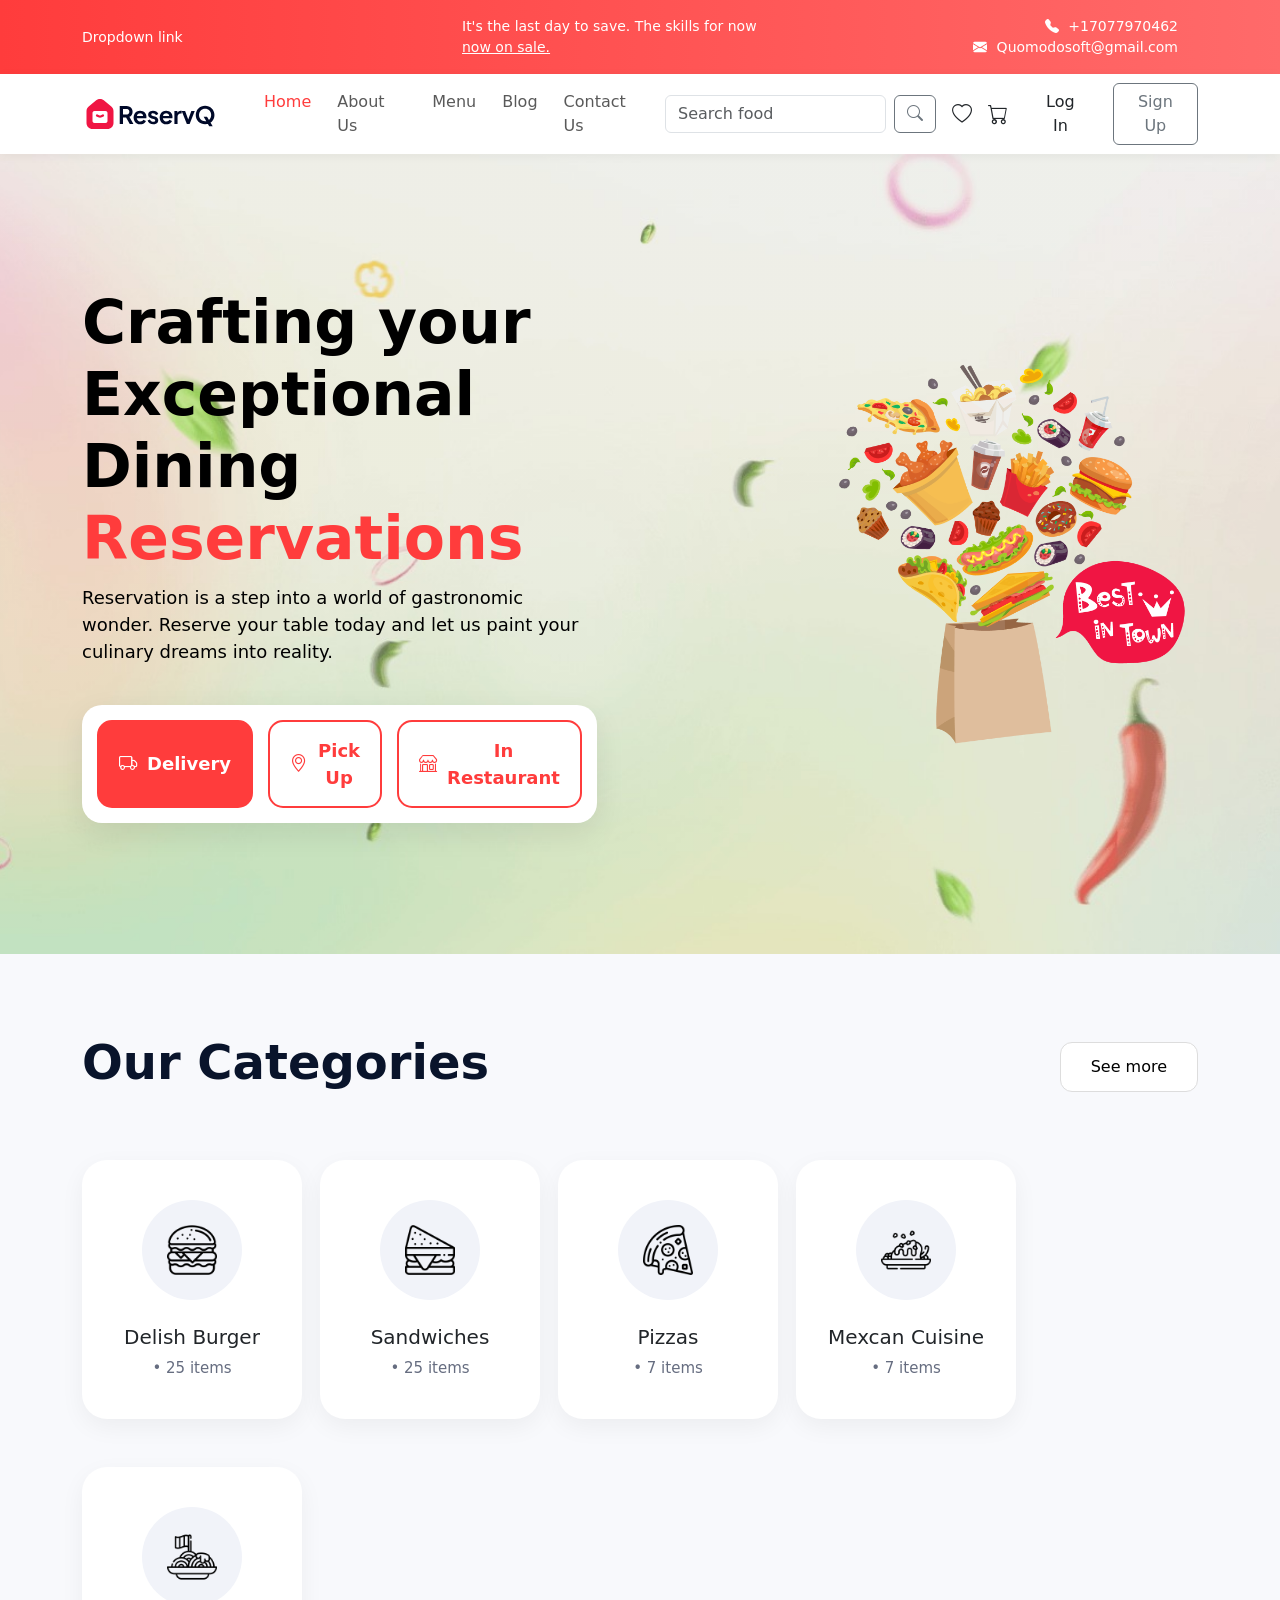
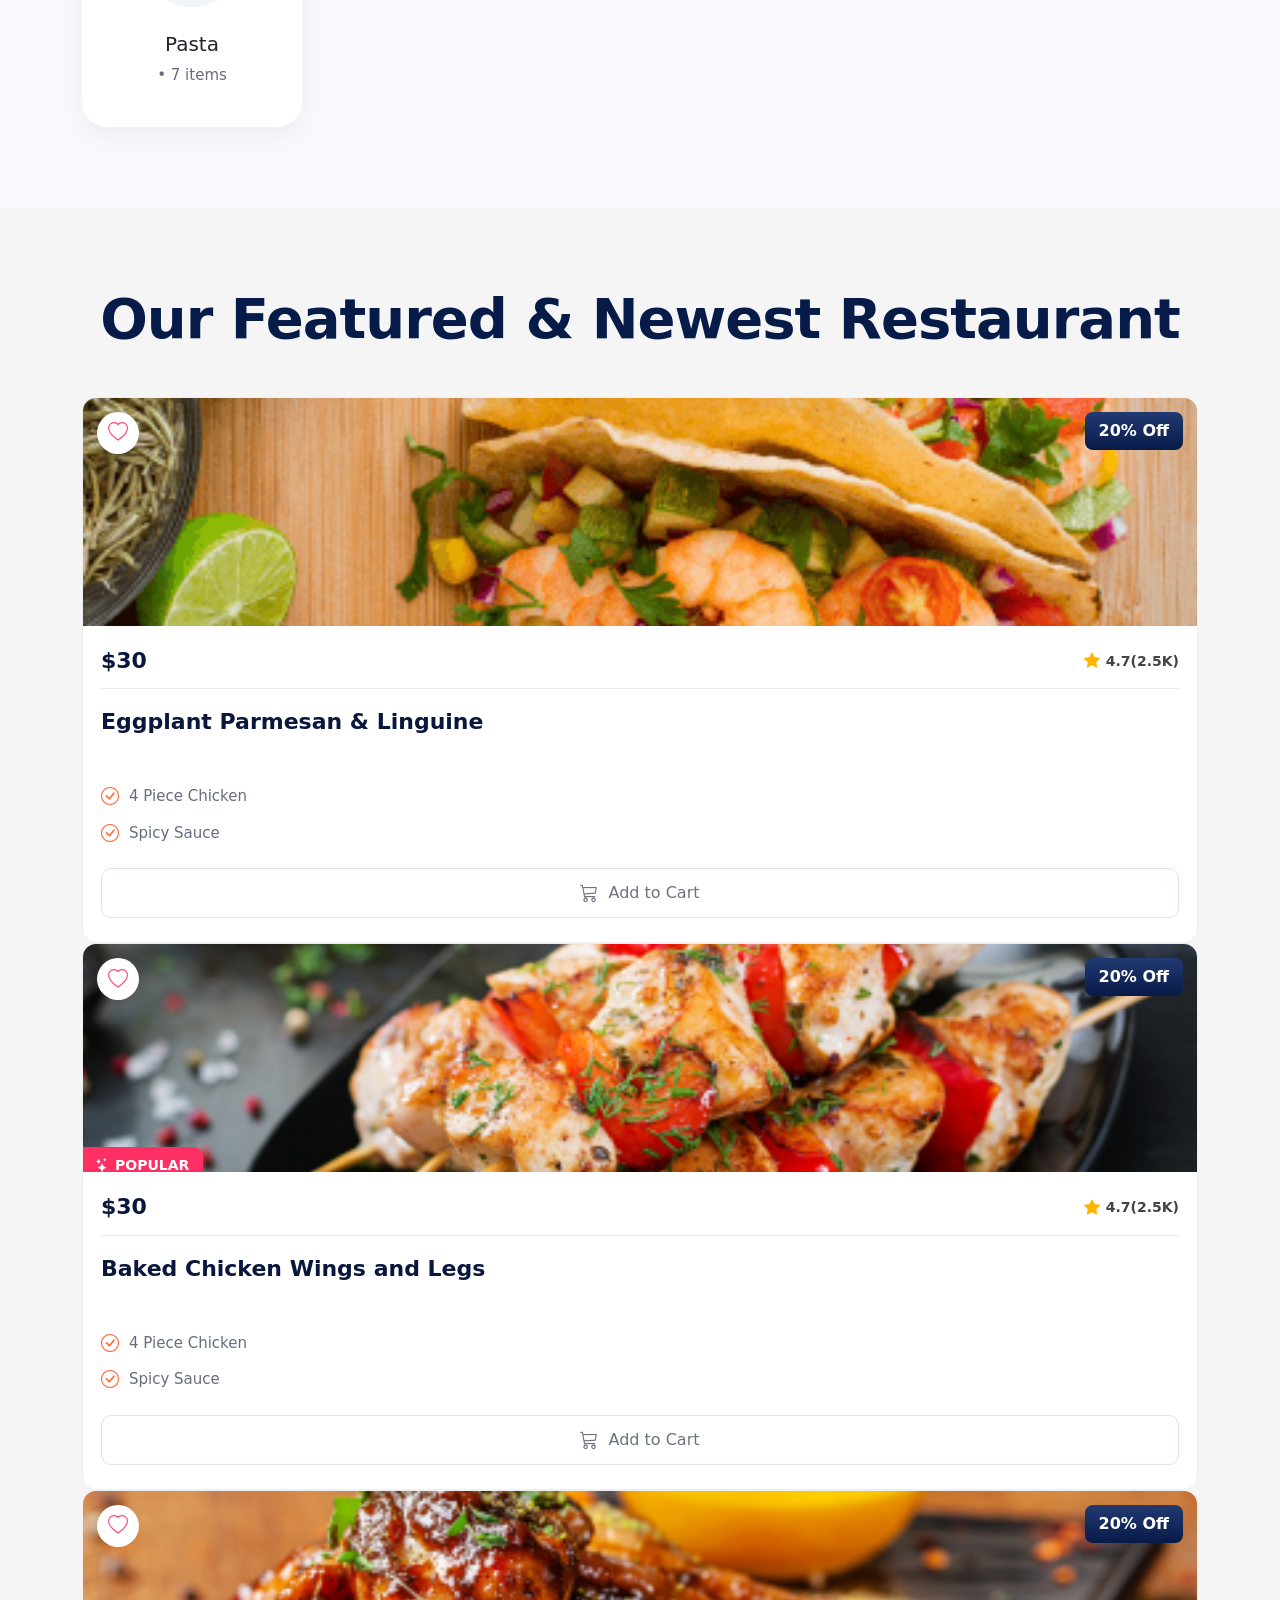
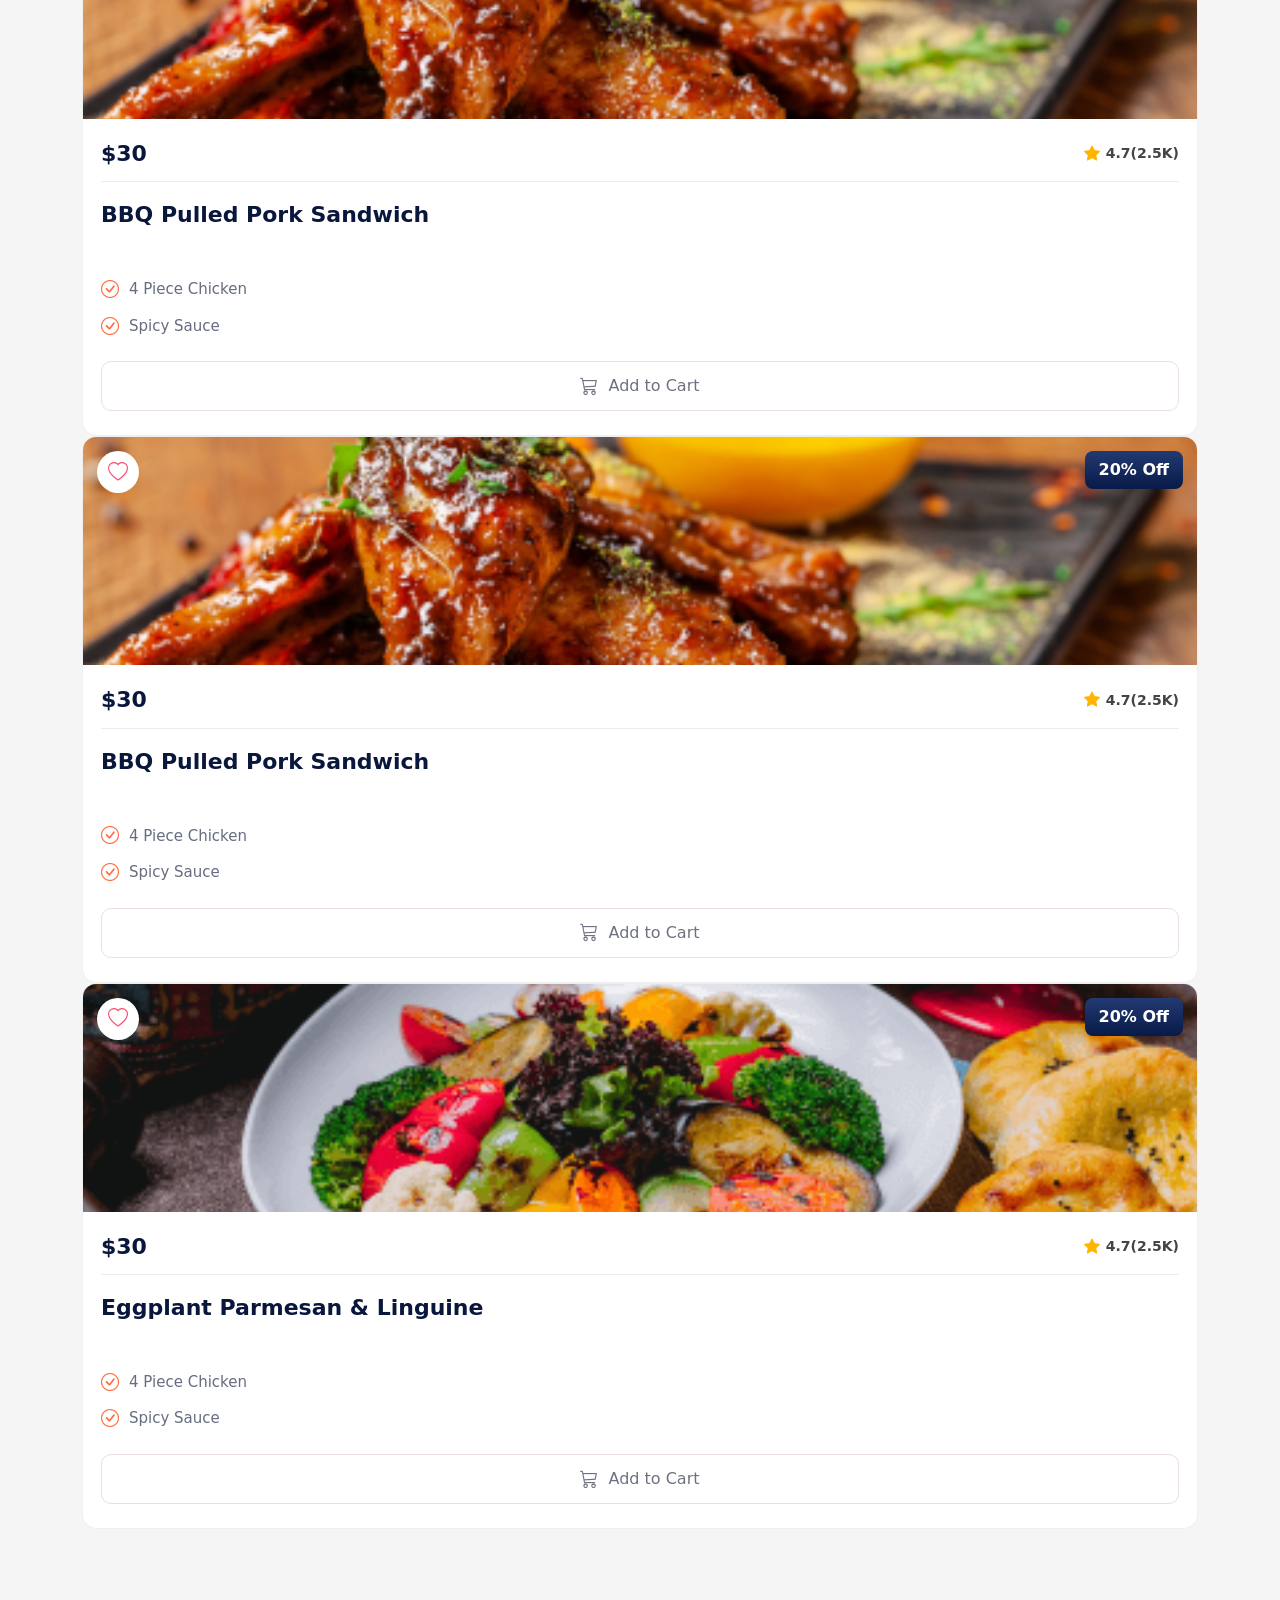
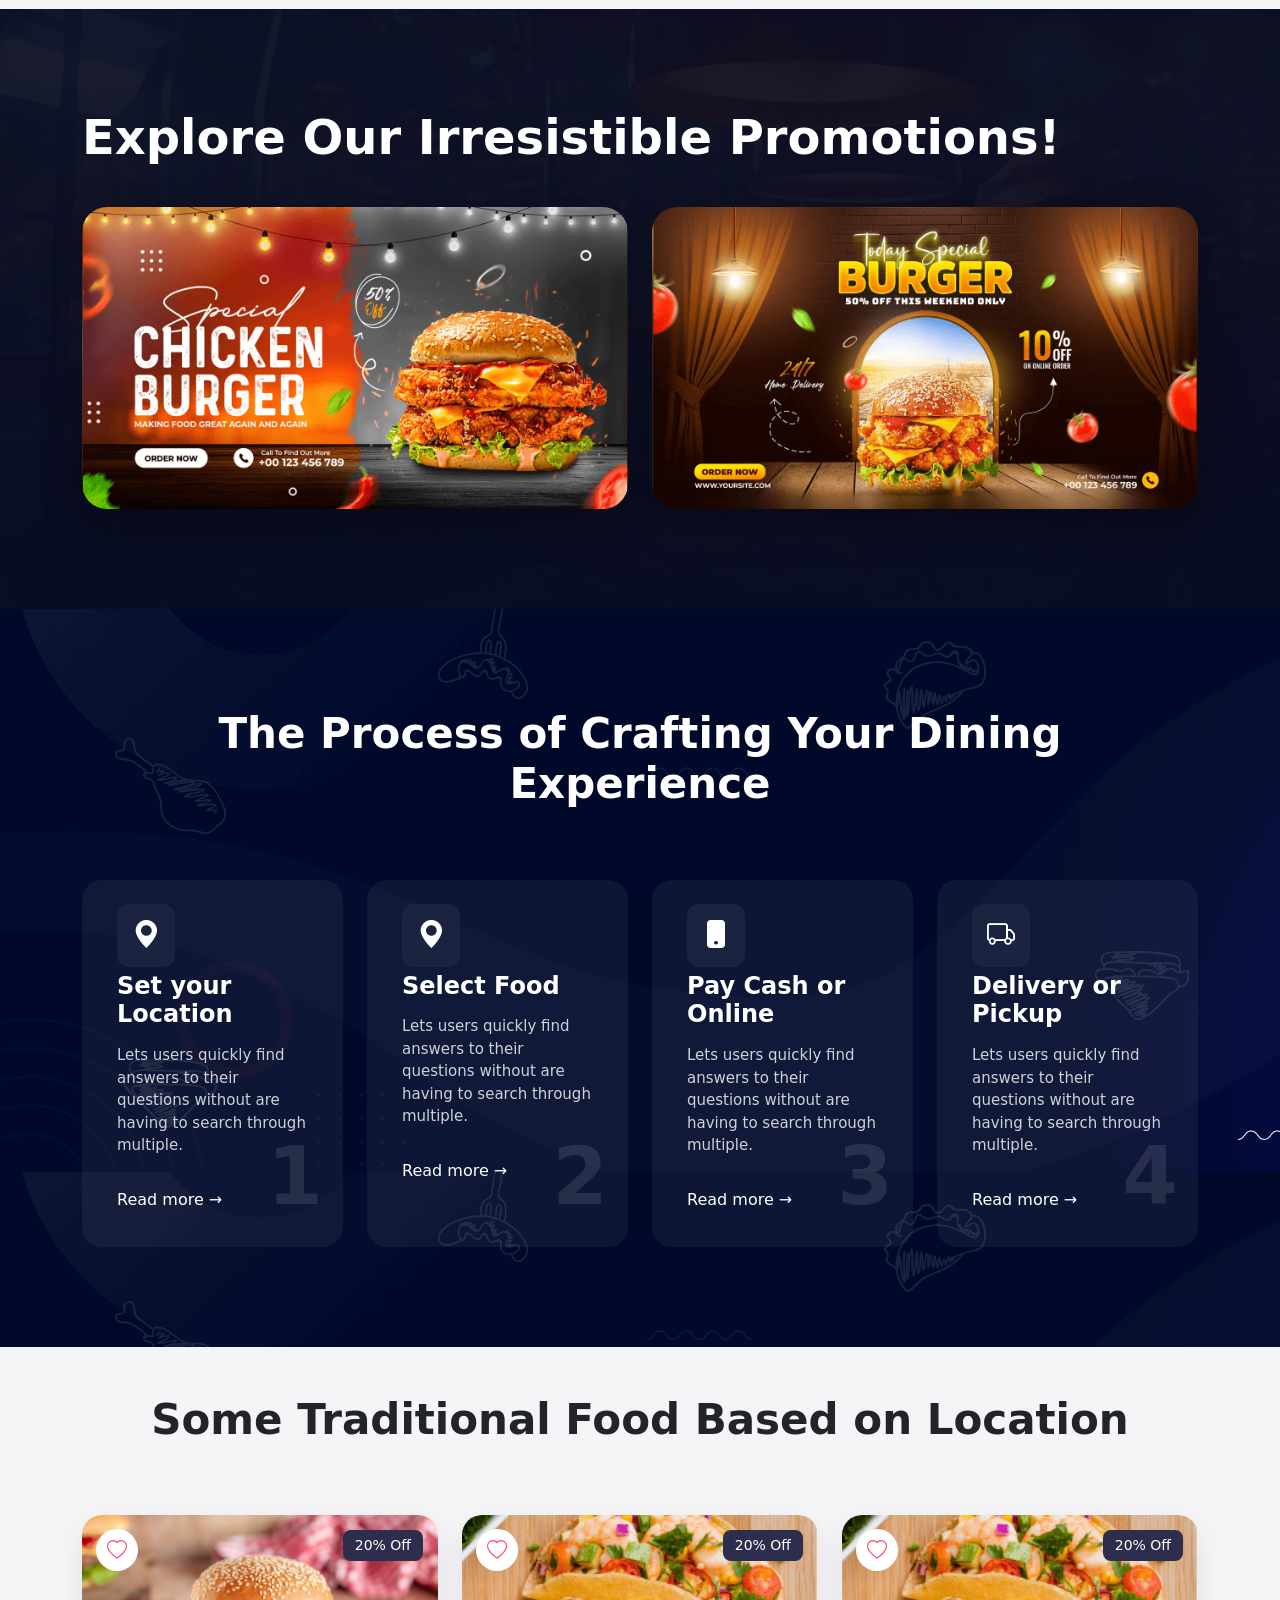
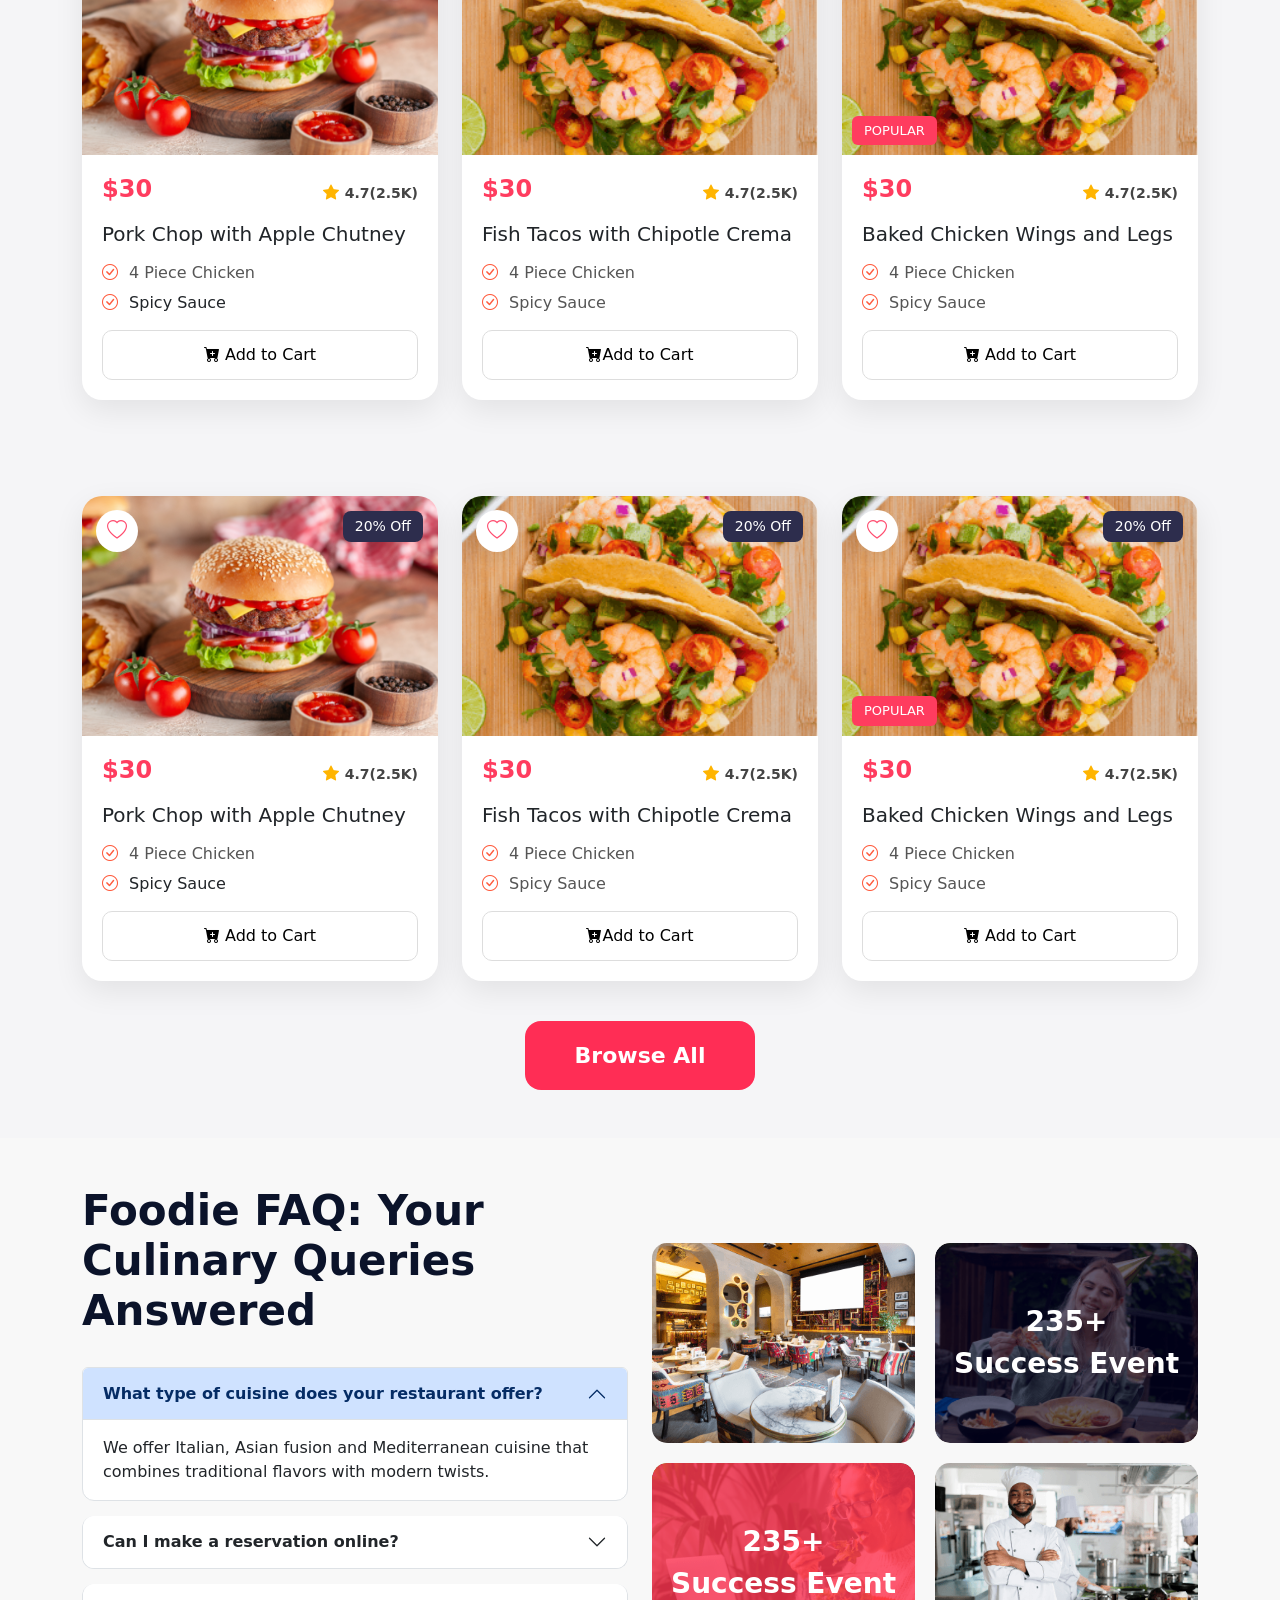
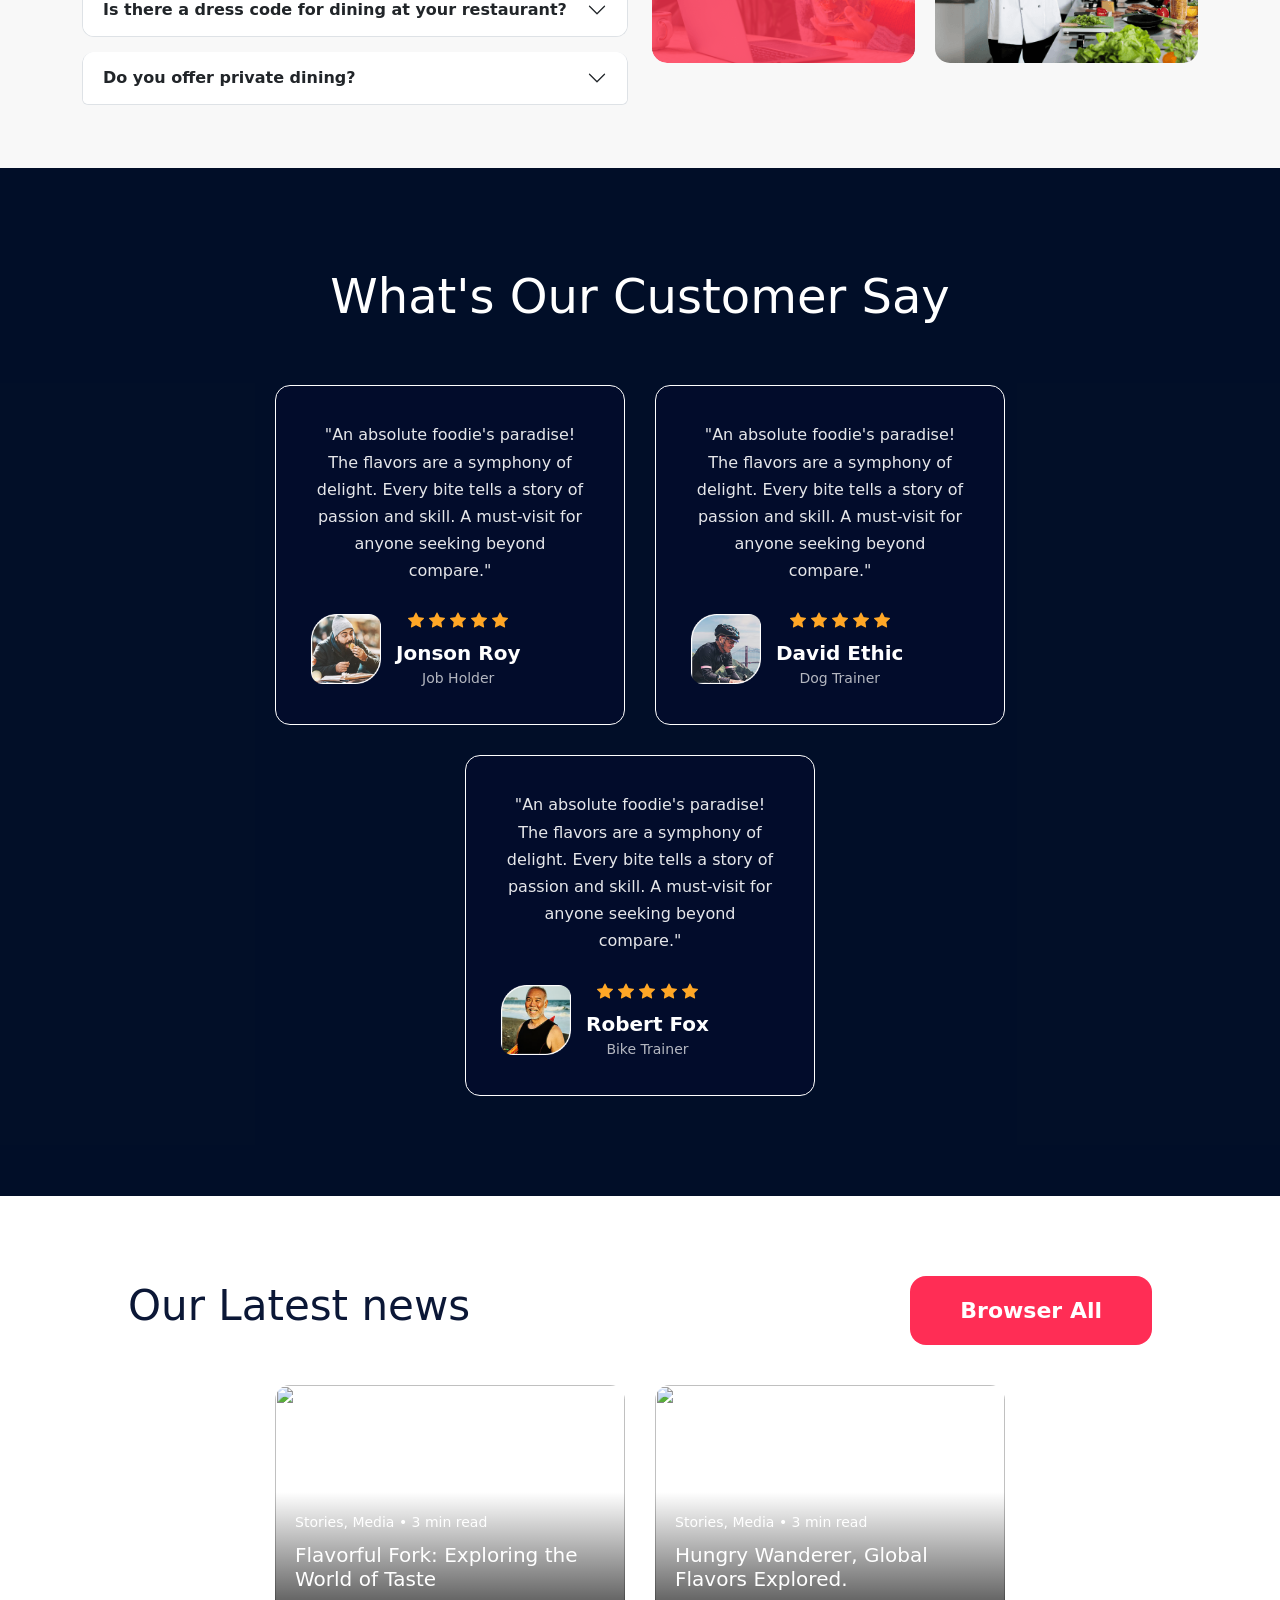
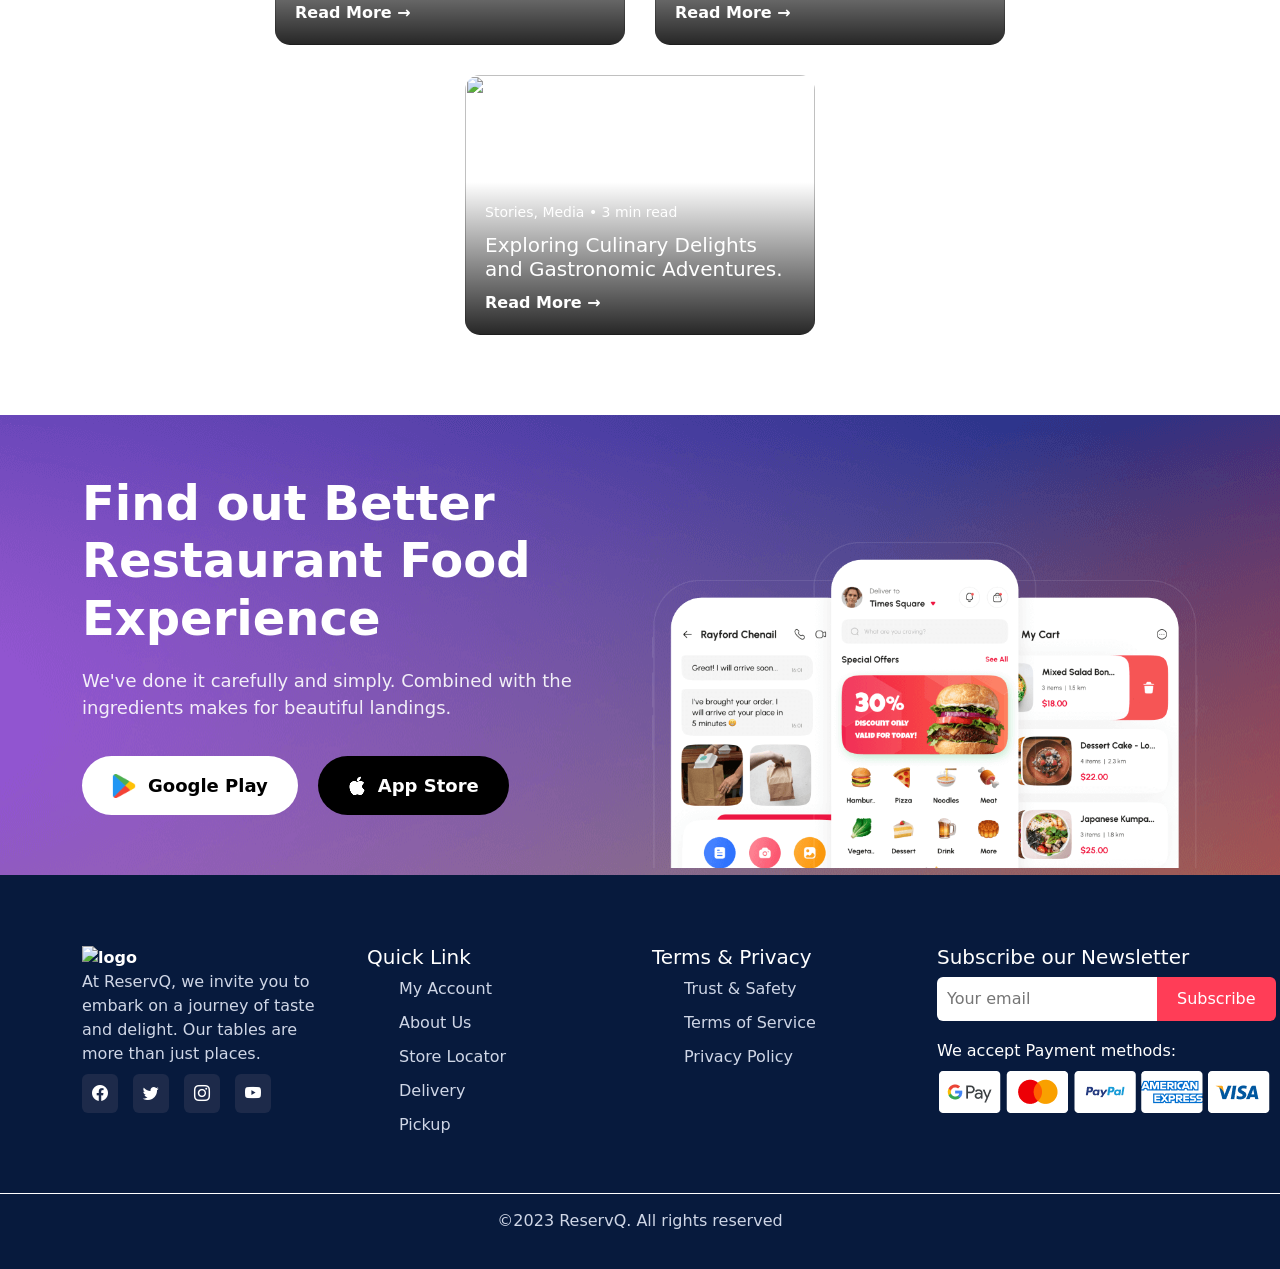
==== index.html @ 254bf0c5 "Rename Index.html to index.html" ====
<!doctype html>
<html lang="en">
  <head>
    <meta charset="UTF-8" />
    <meta name="viewport" content="width=device-width, initial-scale=1.0" />
    <link rel="stylesheet" href="style.css" />
    <link rel="stylesheet" href="./css/layout.css" />
    <title>ReservQ - Landing Page</title>
    
    <!-- bootstrap -->
    <link
      href="https://cdn.jsdelivr.net/npm/bootstrap@5.3.0-alpha1/dist/css/bootstrap.min.css"
      rel="stylesheet"
    />

    <!-- bootstrap icons -->
    <link
      rel="stylesheet"
      href="https://cdn.jsdelivr.net/npm/bootstrap-icons@1.11.1/font/bootstrap-icons.css"
    />

    <!-- google fonts -->
    <link
      href="https://fonts.googleapis.com/css2?family=Inter:wght@400;500;600;700;800&display=swap"
      rel="stylesheet"
    />
  </head>

  <body>
    <!-- top-bar part -->
    <div class="top-bar py-3">
      <div class="container">
        <div class="row align-items-center">
          <div class="col-md-4">
            <span>Dropdown link</span>
          </div>
          <div class="col-md-4">
            <span>
              It's the last day to save. The skills for now
              <a href="#" class="text-decoration-underline">now on sale.</a>
            </span>
          </div>
          <div class="col-md-4 text-end">
            <a href="#"><i class="bi bi-telephone-fill"></i> +17077970462</a>
            <a href="#"
              ><i class="bi bi-envelope-fill"></i> Quomodosoft@gmail.com</a
            >
          </div>
        </div>
      </div>
    </div>

    <!-- navbar part -->
    <nav class="navbar navbar-div navbar-expand-lg">
      <div class="container">
        <a class="navbar-brand" href="#">
          <img
            src="./assets/images/landingpage/imagehomepage/logo.svg"
            alt="logo"
          />
        </a>

        <button
          class="navbar-toggler"
          type="button"
          data-bs-toggle="collapse"
          data-bs-target="#navbarContent"
        >
          <span class="navbar-toggler-icon"></span>
        </button>

        <div class="collapse navbar-collapse" id="navbarContent">
          <ul class="navbar-nav me-auto ms-4 mb-2 mb-lg-0">
            <li class="nav-item">
              <a class="nav-link active" href="./Index.html">Home</a>
            </li>
            <li class="nav-item">
              <a class="nav-link" href="./about.html">About Us</a>
            </li>
            <li class="nav-item">
              <a class="nav-link" href="./menu.html">Menu</a>
            </li>
            <li class="nav-item">
              <a class="nav-link" href="./blog.html">Blog</a>
            </li>
            <li class="nav-item">
              <a class="nav-link" href="./contactus.html">Contact Us</a>
            </li>
          </ul>

          <form class="d-flex me-3">
            <input
              class="form-control me-2"
              type="search"
              placeholder="Search food"
            />
            <button class="btn btn-outline-secondary" type="submit">
              <i class="bi bi-search"></i>
            </button>
          </form>

          <div class="d-flex align-items-center gap-3">
            <i class="bi bi-heart fs-5"></i>
            <i class="bi bi-cart fs-5"></i>
            <a href="#" class="btn login-btn">Log In</a>
            <a href="#" class="btn btn-outline-secondary signup-btn">Sign Up</a>
          </div>
        </div>
      </div>
    </nav>

    <!-- hero section -->
    <section class="hero-section">
      <div class="container">
        <div class="banner-content">
          <h1>
            Crafting your Exceptional Dining
            <span class="highlight">Reservations</span>
          </h1>
          <p>
            Reservation is a step into a world of gastronomic wonder. Reserve
            your table today and let us paint your culinary dreams into reality.
          </p>

          <div class="order-options">
            <button class="order-btn active">
              <i class="bi bi-truck"></i> Delivery
            </button>

            <button class="order-btn">
              <i class="bi bi-geo-alt"></i> Pick Up
            </button>

            <button class="order-btn">
              <i class="bi bi-shop"></i> In Restaurant
            </button>
          </div>
        </div>

        <!-- hero section right img -->
        <div class="h-right-img">
          <img
            src="./assets/images/landingpage/imagehomepage/banner-thunb-e3a13f52.png"
            alt=""
          />
        </div>
      </div>
    </section>

    <!-- our caregoty section -->
    <section class="ourcategoty-section common-padding">
      <div class="container">
        <div class="our-categoty-content">
          <h2>Our Categories</h2>
          <button class="see-more-btn">See more</button>
        </div>

        <div class="row gap-5">
          <div class="col-lg-2 col-md-4 col-sm-6">
            <div class="category-box">
              <div class="icon-circle">
                <img
                  src="./assets/images/landingpage/imagehomepage/burger.png"
                  alt="burger"
                />
              </div>
              <h5>Delish Burger</h5>
              <div class="items-count"><span>•</span> 25 items</div>
            </div>
          </div>

          <div class="col-lg-2 col-md-4 col-sm-6">
            <div class="category-box">
              <div class="icon-circle">
                <img
                  src="./assets/images/landingpage/imagehomepage/sandwich.png"
                  alt="sandwich"
                />
              </div>
              <h5>Sandwiches</h5>
              <div class="items-count"><span>•</span> 25 items</div>
            </div>
          </div>

          <div class="col-lg-2 col-md-4 col-sm-6">
            <div class="category-box">
              <div class="icon-circle">
                <img
                  src="./assets/images/landingpage/imagehomepage/pizza.png"
                  alt="pizza"
                />
              </div>
              <h5>Pizzas</h5>
              <div class="items-count"><span>•</span> 7 items</div>
            </div>
          </div>

          <div class="col-lg-2 col-md-4 col-sm-6">
            <div class="category-box">
              <div class="icon-circle">
                <img
                  src="./assets/images/landingpage/imagehomepage/chiles-en-nogada.png"
                  alt="mexican cuisine"
                />
              </div>
              <h5>Mexcan Cuisine</h5>
              <div class="items-count"><span>•</span> 7 items</div>
            </div>
          </div>

          <div class="col-lg-2 col-md-4 col-sm-6">
            <div class="category-box">
              <div class="icon-circle">
                <img
                  src="./assets/images/landingpage/imagehomepage/pasta.png"
                  alt="pasta"
                />
              </div>
              <h5>Pasta</h5>
              <div class="items-count"><span>•</span> 7 items</div>
            </div>
          </div>
        </div>
      </div>
    </section>

    <!-- featured section -->
    <section class="feature-section common-padding">
      <div class="container">
        <h2 class="feature-title">Our Featured & Newest Restaurant</h2>

        <swiper-container
          class="featured-swiper"
          slides-per-view="1"
          space-between="28"
          pagination="true"
          pagination-clickable="true"
          loop="true"
          autoplay-delay="3000"
          autoplay-disable-on-interaction="false"
          breakpoints='{"576": {"slidesPerView": 2}, "992": {"slidesPerView": 3}}'
        >
          <!-- card 1 -->
          <swiper-slide>
            <div class="restaurant-card">
              <div class="restaurant-card-image">
                <img
                  src="./assets/images/landingpage/features/img-1.png"
                  alt="Eggplant Parmesan & Linguine"
                />
                <button class="wishlist-btn" aria-label="Add to wishlist">
                  <i class="bi bi-heart"></i>
                </button>
                <div class="discount-badge">20% Off</div>
              </div>

              <div class="restaurant-card-body">
                <div class="price-rating-row">
                  <h4>$30</h4>
                  <div class="rating">
                    <i class="bi bi-star-fill"></i>
                    <span>4.7(2.5K)</span>
                  </div>
                </div>

                <h3>Eggplant Parmesan & Linguine</h3>

                <ul class="food-meta-list">
                  <li>
                    <i class="bi bi-check-circle"></i>
                    <span>4 Piece Chicken</span>
                  </li>
                  <li>
                    <i class="bi bi-check-circle"></i>
                    <span>Spicy Sauce</span>
                  </li>
                </ul>

                <button class="add-cart-btn">
                  <i class="bi bi-cart3"></i>
                  <span>Add to Cart</span>
                </button>
              </div>
            </div>
          </swiper-slide>

          <!-- card 2 -->
          <swiper-slide>
            <div class="restaurant-card">
              <div class="restaurant-card-image">
                <img
                  src="./assets/images/landingpage/features/img-2.png"
                  alt="Baked Chicken Wings and Legs"
                />
                <button class="wishlist-btn" aria-label="Add to wishlist">
                  <i class="bi bi-heart"></i>
                </button>
                <div class="discount-badge">20% Off</div>
                <div class="popular-badge">
                  <i class="bi bi-stars"></i>
                  <span>POPULAR</span>
                </div>
              </div>

              <div class="restaurant-card-body">
                <div class="price-rating-row">
                  <h4>$30</h4>
                  <div class="rating">
                    <i class="bi bi-star-fill"></i>
                    <span>4.7(2.5K)</span>
                  </div>
                </div>

                <h3>Baked Chicken Wings and Legs</h3>

                <ul class="food-meta-list">
                  <li>
                    <i class="bi bi-check-circle"></i>
                    <span>4 Piece Chicken</span>
                  </li>
                  <li>
                    <i class="bi bi-check-circle"></i>
                    <span>Spicy Sauce</span>
                  </li>
                </ul>

                <button class="add-cart-btn">
                  <i class="bi bi-cart3"></i>
                  <span>Add to Cart</span>
                </button>
              </div>
            </div>
          </swiper-slide>

          <!-- card 3 -->
          <swiper-slide>
            <div class="restaurant-card">
              <div class="restaurant-card-image">
                <img
                  src="./assets/images/landingpage/features/img-3.png"
                  alt="BBQ Pulled Pork Sandwich"
                />
                <button class="wishlist-btn" aria-label="Add to wishlist">
                  <i class="bi bi-heart"></i>
                </button>
                <div class="discount-badge">20% Off</div>
              </div>

              <div class="restaurant-card-body">
                <div class="price-rating-row">
                  <h4>$30</h4>
                  <div class="rating">
                    <i class="bi bi-star-fill"></i>
                    <span>4.7(2.5K)</span>
                  </div>
                </div>

                <h3>BBQ Pulled Pork Sandwich</h3>

                <ul class="food-meta-list">
                  <li>
                    <i class="bi bi-check-circle"></i>
                    <span>4 Piece Chicken</span>
                  </li>
                  <li>
                    <i class="bi bi-check-circle"></i>
                    <span>Spicy Sauce</span>
                  </li>
                </ul>

                <button class="add-cart-btn">
                  <i class="bi bi-cart3"></i>
                  <span>Add to Cart</span>
                </button>
              </div>
            </div>
          </swiper-slide>

          <!-- card 4 -->
          <swiper-slide>
            <div class="restaurant-card">
              <div class="restaurant-card-image">
                <img
                  src="./assets/images/landingpage/features/img-3.png"
                  alt="BBQ Pulled Pork Sandwich"
                />
                <button class="wishlist-btn" aria-label="Add to wishlist">
                  <i class="bi bi-heart"></i>
                </button>
                <div class="discount-badge">20% Off</div>
              </div>

              <div class="restaurant-card-body">
                <div class="price-rating-row">
                  <h4>$30</h4>
                  <div class="rating">
                    <i class="bi bi-star-fill"></i>
                    <span>4.7(2.5K)</span>
                  </div>
                </div>

                <h3>BBQ Pulled Pork Sandwich</h3>

                <ul class="food-meta-list">
                  <li>
                    <i class="bi bi-check-circle"></i>
                    <span>4 Piece Chicken</span>
                  </li>
                  <li>
                    <i class="bi bi-check-circle"></i>
                    <span>Spicy Sauce</span>
                  </li>
                </ul>

                <button class="add-cart-btn">
                  <i class="bi bi-cart3"></i>
                  <span>Add to Cart</span>
                </button>
              </div>
            </div>
          </swiper-slide>

          <!-- card 5 -->
          <swiper-slide>
            <div class="restaurant-card">
              <div class="restaurant-card-image">
                <img
                  src="./assets/images/landingpage/features/img-4.png"
                  alt="Eggplant Parmesan & Linguine"
                />
                <button class="wishlist-btn" aria-label="Add to wishlist">
                  <i class="bi bi-heart"></i>
                </button>
                <div class="discount-badge">20% Off</div>
              </div>

              <div class="restaurant-card-body">
                <div class="price-rating-row">
                  <h4>$30</h4>
                  <div class="rating">
                    <i class="bi bi-star-fill"></i>
                    <span>4.7(2.5K)</span>
                  </div>
                </div>

                <h3>Eggplant Parmesan & Linguine</h3>

                <ul class="food-meta-list">
                  <li>
                    <i class="bi bi-check-circle"></i>
                    <span>4 Piece Chicken</span>
                  </li>
                  <li>
                    <i class="bi bi-check-circle"></i>
                    <span>Spicy Sauce</span>
                  </li>
                </ul>

                <button class="add-cart-btn">
                  <i class="bi bi-cart3"></i>
                  <span>Add to Cart</span>
                </button>
              </div>
            </div>
          </swiper-slide>
        </swiper-container>
      </div>
    </section>

    <!-- promo section -->
    <section class="promo-section">
      <div class="container promo-content">
        <h2 class="promo-title">Explore Our Irresistible Promotions!</h2>

        <div class="row g-4">
          <div class="col-lg-6">
            <div class="promo-card">
              <img
                src="./assets/images/landingpage/explores/PromoBanner-1-dfd503e0.png"
                alt="Chicken Burger Offer"
              />
            </div>
          </div>

          <div class="col-lg-6">
            <div class="promo-card">
              <img
                src="./assets/images/landingpage/explores/PromoBanner-2-ec338384.png"
                alt="Burger Offer"
              />
            </div>
          </div>
        </div>
      </div>
    </section>

    <!-- The Process of Crafting Your Dining Experience -->
    <section class="process-section">
      <div class="container">
        <h2 class="process-title">
          The Process of Crafting Your Dining Experience
        </h2>

        <div class="row g-4">
          <div class="col-lg-3 col-md-6">
            <div class="process-card">
              <i class="bi bi-geo-alt-fill"></i>
              <h4>Set your Location</h4>
              <p>
                Lets users quickly find answers to their questions without are
                having to search through multiple.
              </p>
              <a href="#" class="read-more"> Read more → </a>
              <span class="step-number">1</span>
            </div>
          </div>

          <div class="col-lg-3 col-md-6">
            <div class="process-card">
              <i class="bi bi-geo-alt-fill"></i>
              <h4>Select Food</h4>
              <p>
                Lets users quickly find answers to their questions without are
                having to search through multiple.
              </p>
              <a href="#" class="read-more"> Read more → </a>
              <span class="step-number">2</span>
            </div>
          </div>

          <div class="col-lg-3 col-md-6">
            <div class="process-card">
              <i class="bi bi-phone-fill"></i>
              <h4>Pay Cash or Online</h4>
              <p>
                Lets users quickly find answers to their questions without are
                having to search through multiple.
              </p>
              <a href="#" class="read-more"> Read more → </a>
              <span class="step-number">3</span>
            </div>
          </div>

          <div class="col-lg-3 col-md-6">
            <div class="process-card">
              <i class="bi bi-truck"></i>
              <h4>Delivery or Pickup</h4>
              <p>
                Lets users quickly find answers to their questions without are
                having to search through multiple.
              </p>
              <a href="#" class="read-more"> Read more → </a>
              <span class="step-number">4</span>
            </div>
          </div>
        </div>
      </div>
    </section>

    <!-- Some Traditional Food Based on Location -->
    <section class="food-section py-5">
      <div class="container">
        <h2 class="process-title">Some Traditional Food Based on Location</h2>

        <div class="row g-4">
          <!-- CARD 1 -->
          <div class="col-lg-4 col-md-6">
            <div class="food-card">
              <div class="food-img">
                <img
                  src="./assets/images/landingpage/traditional/featured-3-9d584dcf.png"
                  alt="burger"
                />
                <span class="discount">20% Off</span>
                <button class="wishlist-btn" aria-label="Add to wishlist">
                  <i class="bi bi-heart"></i>
                </button>
              </div>

              <div class="food-content">
                <div class="price-rating">
                  <h4>$30</h4>
                  <span class="rating"
                    ><i class="bi bi-star-fill"></i> 4.7(2.5K)</span
                  >
                </div>

                <h5>Pork Chop with Apple Chutney</h5>

                <ul class="food-info">
                  <li><i class="bi bi-check-circle"></i> 4 Piece Chicken</li>
                  <i class="bi bi-check-circle"></i>
                  Spicy Sauce
                </ul>

                <button class="cart-btn">
                  <i class="bi bi-cart-plus-fill"></i> Add to Cart
                </button>
              </div>
            </div>
          </div>

          <!-- CARD 2 -->
          <div class="col-lg-4 col-md-6">
            <div class="food-card">
              <div class="food-img">
                <img
                  src="./assets/images/landingpage/traditional/popular-3-ce0af9a8.png"
                />
                <span class="discount">20% Off</span>
                <button class="wishlist-btn" aria-label="Add to wishlist">
                  <i class="bi bi-heart"></i>
                </button>
              </div>

              <div class="food-content">
                <div class="price-rating">
                  <h4>$30</h4>
                  <span class="rating"
                    ><i class="bi bi-star-fill"></i> 4.7(2.5K)</span
                  >
                </div>

                <h5>Fish Tacos with Chipotle Crema</h5>

                <ul class="food-info">
                  <li><i class="bi bi-check-circle"></i> 4 Piece Chicken</li>
                  <li><i class="bi bi-check-circle"></i> Spicy Sauce</li>
                </ul>

                <button class="cart-btn">
                  <i class="bi bi-cart-plus-fill"></i>Add to Cart
                </button>
              </div>
            </div>
          </div>

          <!-- CARD 3 -->
          <div class="col-lg-4 col-md-6">
            <div class="food-card">
              <div class="food-img">
                <img
                  src="./assets/images/landingpage/traditional/popular-3-ce0af9a8.png"
                />
                <span class="discount">20% Off</span>
                <button class="wishlist-btn" aria-label="Add to wishlist">
                  <i class="bi bi-heart"></i>
                </button>
                <span class="popular">POPULAR</span>
              </div>

              <div class="food-content">
                <div class="price-rating">
                  <h4>$30</h4>
                  <span class="rating"
                    ><i class="bi bi-star-fill"></i>4.7(2.5K)</span
                  >
                </div>

                <h5>Baked Chicken Wings and Legs</h5>

                <ul class="food-info">
                  <li><i class="bi bi-check-circle"></i> 4 Piece Chicken</li>
                  <li><i class="bi bi-check-circle"></i> Spicy Sauce</li>
                </ul>

                <button class="cart-btn">
                  <i class="bi bi-cart-plus-fill"></i> Add to Cart
                </button>
              </div>
            </div>
          </div>
        </div>
      </div>
    </section>

    <!-- food section -->
    <section class="food-section py-5">
      <div class="container">
        <div class="row g-4">
          <!-- CARD 1 -->
          <div class="col-lg-4 col-md-6">
            <div class="food-card">
              <div class="food-img">
                <img
                  src="./assets/images/landingpage/traditional/featured-3-9d584dcf.png"
                  alt="burger"
                />
                <span class="discount">20% Off</span>
                <button class="wishlist-btn" aria-label="Add to wishlist">
                  <i class="bi bi-heart"></i>
                </button>
              </div>

              <div class="food-content">
                <div class="price-rating">
                  <h4>$30</h4>
                  <span class="rating"
                    ><i class="bi bi-star-fill"></i> 4.7(2.5K)</span
                  >
                </div>

                <h5>Pork Chop with Apple Chutney</h5>

                <ul class="food-info">
                  <li><i class="bi bi-check-circle"></i> 4 Piece Chicken</li>
                  <i class="bi bi-check-circle"></i>
                  Spicy Sauce
                </ul>

                <button class="cart-btn">
                  <i class="bi bi-cart-plus-fill"></i> Add to Cart
                </button>
              </div>
            </div>
          </div>

          <!-- CARD 2 -->
          <div class="col-lg-4 col-md-6">
            <div class="food-card">
              <div class="food-img">
                <img
                  src="./assets/images/landingpage/traditional/popular-3-ce0af9a8.png"
                />
                <span class="discount">20% Off</span>
                <button class="wishlist-btn" aria-label="Add to wishlist">
                  <i class="bi bi-heart"></i>
                </button>
              </div>

              <div class="food-content">
                <div class="price-rating">
                  <h4>$30</h4>
                  <span class="rating"
                    ><i class="bi bi-star-fill"></i> 4.7(2.5K)</span
                  >
                </div>

                <h5>Fish Tacos with Chipotle Crema</h5>

                <ul class="food-info">
                  <li><i class="bi bi-check-circle"></i> 4 Piece Chicken</li>
                  <li><i class="bi bi-check-circle"></i> Spicy Sauce</li>
                </ul>

                <button class="cart-btn">
                  <i class="bi bi-cart-plus-fill"></i>Add to Cart
                </button>
              </div>
            </div>
          </div>

          <!-- CARD 3 -->
          <div class="col-lg-4 col-md-6">
            <div class="food-card">
              <div class="food-img">
                <img
                  src="./assets/images/landingpage/traditional/popular-3-ce0af9a8.png"
                />
                <span class="discount">20% Off</span>
                <button class="wishlist-btn" aria-label="Add to wishlist">
                  <i class="bi bi-heart"></i>
                </button>
                <span class="popular">POPULAR</span>
              </div>

              <div class="food-content">
                <div class="price-rating">
                  <h4>$30</h4>
                  <span class="rating"
                    ><i class="bi bi-star-fill"></i>4.7(2.5K)</span
                  >
                </div>

                <h5>Baked Chicken Wings and Legs</h5>

                <ul class="food-info">
                  <li><i class="bi bi-check-circle"></i> 4 Piece Chicken</li>
                  <li><i class="bi bi-check-circle"></i> Spicy Sauce</li>
                </ul>

                <button class="cart-btn">
                  <i class="bi bi-cart-plus-fill"></i> Add to Cart
                </button>
              </div>
            </div>
          </div>
        </div>
      </div>

      <div class="browse-btn-wrapper">
        <button class="browse-btn">Browse All</button>
      </div>
    </section>

    <!-- Foodie FAQ: Your Culinary Queries Answered -->
    <section class="faq-section py-5">
      <div class="container">
        <div class="row align-items-center">
          <!-- LEFT FAQ -->
          <div class="col-lg-6">
            <h2 class="faq-title">
              Foodie FAQ: Your Culinary Queries Answered
            </h2>

            <div class="accordion" id="faqAccordion">
              <div class="accordion-item">
                <h2 class="accordion-header">
                  <button
                    class="accordion-button"
                    data-bs-toggle="collapse"
                    data-bs-target="#faq1"
                  >
                    What type of cuisine does your restaurant offer?
                  </button>
                </h2>

                <div
                  id="faq1"
                  class="accordion-collapse collapse show"
                  data-bs-parent="#faqAccordion"
                >
                  <div class="accordion-body">
                    We offer Italian, Asian fusion and Mediterranean cuisine
                    that combines traditional flavors with modern twists.
                  </div>
                </div>
              </div>

              <div class="accordion-item">
                <h2 class="accordion-header">
                  <button
                    class="accordion-button collapsed"
                    data-bs-toggle="collapse"
                    data-bs-target="#faq2"
                  >
                    Can I make a reservation online?
                  </button>
                </h2>

                <div
                  id="faq2"
                  class="accordion-collapse collapse"
                  data-bs-parent="#faqAccordion"
                >
                  <div class="accordion-body">
                    Yes, you can reserve your table easily through our website
                    reservation system.
                  </div>
                </div>
              </div>

              <div class="accordion-item">
                <h2 class="accordion-header">
                  <button
                    class="accordion-button collapsed"
                    data-bs-toggle="collapse"
                    data-bs-target="#faq3"
                  >
                    Is there a dress code for dining at your restaurant?
                  </button>
                </h2>

                <div
                  id="faq3"
                  class="accordion-collapse collapse"
                  data-bs-parent="#faqAccordion"
                >
                  <div class="accordion-body">
                    Smart casual attire is recommended for a comfortable dining
                    experience.
                  </div>
                </div>
              </div>

              <div class="accordion-item">
                <h2 class="accordion-header">
                  <button
                    class="accordion-button collapsed"
                    data-bs-toggle="collapse"
                    data-bs-target="#faq4"
                  >
                    Do you offer private dining?
                  </button>
                </h2>

                <div
                  id="faq4"
                  class="accordion-collapse collapse"
                  data-bs-parent="#faqAccordion"
                >
                  <div class="accordion-body">
                    Yes, we offer private dining areas for special occasions and
                    events.
                  </div>
                </div>
              </div>
            </div>
          </div>

          <!-- RIGHT IMAGE GRID -->
          <div class="col-lg-6">
            <div class="faq-gallery">
              <img
                src="./assets/images/landingpage/faq/faq-1-41834309.png"
                class="img1"
              />

              <div class="img2">
                <img src="./assets/images/landingpage/faq/faq-2-f00ad769.png" />
                <div class="overlay">235+<br />Success Event</div>
              </div>

              <div class="img3">
                <img src="./assets/images/landingpage/faq/faq-3-c2113267.png" />
                <div class="overlay red">235+<br />Success Event</div>
              </div>

              <img
                src="./assets/images/landingpage/faq/faq-4-99cef41b.png"
                class="img4"
              />
            </div>
          </div>
        </div>
      </div>
    </section>

    <!-- What's Our Customer Say -->
    <section class="testimonial-section">
      <h1>What's Our Customer Say</h1>

      <div class="testimonial-container">
        <div class="testimonial-card">
          <p class="quote">
            "An absolute foodie's paradise! The flavors are a symphony of
            delight. Every bite tells a story of passion and skill. A must-visit
            for anyone seeking beyond compare."
          </p>

          <div class="profile">
            <img
              src="./assets/images/landingpage/our-customer/customer-1-65d48dbf.png"
            />

            <div class="profile-info">
              <div class="stars">
                <i class="bi bi-star-fill"></i>
                <i class="bi bi-star-fill"></i>
                <i class="bi bi-star-fill"></i>
                <i class="bi bi-star-fill"></i>
                <i class="bi bi-star-fill"></i>
              </div>
              <div class="name">Jonson Roy</div>
              <div class="job">Job Holder</div>
            </div>
          </div>
        </div>

        <div class="testimonial-card">
          <p class="quote">
            "An absolute foodie's paradise! The flavors are a symphony of
            delight. Every bite tells a story of passion and skill. A must-visit
            for anyone seeking beyond compare."
          </p>

          <div class="profile">
            <img
              src="./assets/images/landingpage/our-customer/customer-2-f6010a44.png"
            />

            <div class="profile-info">
              <div class="stars">
                <i class="bi bi-star-fill"></i>
                <i class="bi bi-star-fill"></i>
                <i class="bi bi-star-fill"></i>
                <i class="bi bi-star-fill"></i>
                <i class="bi bi-star-fill"></i>
              </div>
              <div class="name">David Ethic</div>
              <div class="job">Dog Trainer</div>
            </div>
          </div>
        </div>

        <div class="testimonial-card">
          <p class="quote">
            "An absolute foodie's paradise! The flavors are a symphony of
            delight. Every bite tells a story of passion and skill. A must-visit
            for anyone seeking beyond compare."
          </p>

          <div class="profile">
            <img
              src="./assets/images/landingpage/our-customer/customer-3-f496f7a0.png"
            />

            <div class="profile-info">
              <div class="stars">
                <i class="bi bi-star-fill"></i>
                <i class="bi bi-star-fill"></i>
                <i class="bi bi-star-fill"></i>
                <i class="bi bi-star-fill"></i>
                <i class="bi bi-star-fill"></i>
              </div>
              <div class="name">Robert Fox</div>
              <div class="job">Bike Trainer</div>
            </div>
          </div>
        </div>
      </div>
    </section>

    <!--news-->
    <section class="news">
      <div class="news-header">
        <h1>Our Latest news</h1>
        <button class="browse-btn">Browser All</button>
      </div>

      <div class="news-container">
        <div class="news-card">
          <img
            src="https://images.unsplash.com/photo-1504674900247-0877df9cc836"
          />

          <div class="overlay">
            <p class="meta">Stories, Media • 3 min read</p>
            <h3>Flavorful Fork: Exploring the World of Taste</h3>
            <a href="#">Read More →</a>
          </div>
        </div>

        <div class="news-card">
          <img
            src="https://images.unsplash.com/photo-1540189549336-e6e99c3679fe"
          />

          <div class="overlay">
            <p class="meta">Stories, Media • 3 min read</p>
            <h3>Hungry Wanderer, Global Flavors Explored.</h3>
            <a href="#">Read More →</a>
          </div>
        </div>

        <div class="news-card">
          <img
            src="https://images.unsplash.com/photo-1490645935967-10de6ba17061"
          />

          <div class="overlay">
            <p class="meta">Stories, Media • 3 min read</p>
            <h3>Exploring Culinary Delights and Gastronomic Adventures.</h3>
            <a href="#">Read More →</a>
          </div>
        </div>
      </div>
    </section>

    <!-- Find out Better Restaurant Food Experience -->
    <section class="app-section">
      <div class="container">
        <div class="row align-items-center">
          <!-- LEFT CONTENT -->
          <div class="col-lg-6">
            <h1 class="app-title">
              Find out Better Restaurant Food Experience
            </h1>

            <p class="app-text">
              We've done it carefully and simply. Combined with the ingredients
              makes for beautiful landings.
            </p>

            <div class="app-buttons">
              <a href="#" class="store-btn google">
                <img
                  src="./assets/images/landingpage/app-img/google-play.png"
                />
                Google Play
              </a>

              <a href="#" class="store-btn apple">
                <i class="bi bi-apple"></i>
                App Store
              </a>
            </div>
          </div>

          <!-- RIGHT IMAGE -->
          <div class="col-lg-6 text-center">
            <img
              src="./assets/images/landingpage/app-img/restaurant-acff2947.png"
              class="app-img"
            />
          </div>
        </div>
      </div>
    </section>

    <!-- footer -->
    <footer class="footer-section">
      <div class="container">
        <div class="row">
          <div class="col-lg-3 col-md-6 footer-about">
            <a class="navbar-brand" href="#">
              <img
                src="https://reservq.vercel.app/assets/footer-logo-364dc9a3.svg"
                alt="logo"
              />
            </a>
            <p>
              At ReservQ, we invite you to embark on a journey of taste and
              delight. Our tables are more than just places.
            </p>

            <div class="social-icons">
              <i class="bi bi-facebook"></i>
              <i class="bi bi-twitter"></i>
              <i class="bi bi-instagram"></i>
              <i class="bi bi-youtube"></i>
            </div>
          </div>

          <div class="col-lg-3 col-md-6">
            <h5>Quick Link</h5>
            <ul class="footer-links">
              <li>My Account</li>
              <li>About Us</li>
              <li>Store Locator</li>
              <li>Delivery</li>
              <li>Pickup</li>
            </ul>
          </div>

          <div class="col-lg-3 col-md-6">
            <h5>Terms & Privacy</h5>
            <ul class="footer-links">
              <li>Trust & Safety</li>
              <li>Terms of Service</li>
              <li>Privacy Policy</li>
            </ul>
          </div>

          <div class="col-lg-3 col-md-6">
            <h5>Subscribe our Newsletter</h5>

            <div class="newsletter">
              <input type="email" placeholder="Your email" />
              <button>Subscribe</button>
            </div>

            <h6 class="payment-title">We accept Payment methods:</h6>

            <ul class="payments">
              <li>
                <a href="#">
                  <img src="./assets/images/landingpage/footer/download.png" />
                </a>
              </li>
              <li>
                <a href="#">
                  <img
                    src="./assets/images/landingpage/footer/download (1).png"
                  />
                </a>
              </li>
              <li>
                <a href="#">
                  <img
                    src="./assets/images/landingpage/footer/download (2).png"
                  />
                </a>
              </li>
              <li>
                <a href="#">
                  <img
                    src="./assets/images/landingpage/footer/download (3).png"
                  />
                </a>
              </li>
              <li>
                <a href="#">
                  <img
                    src="./assets/images/landingpage/footer/download (4).png"
                  />
                </a>
              </li>
            </ul>

            <div class="payments"></div>
          </div>
        </div>
      </div>

      <div class="footer-bottom">
        <p>©2023 ReservQ. All rights reserved</p>
      </div>
    </footer>

    <script src="https://cdn.jsdelivr.net/npm/bootstrap@5.3.0-alpha1/dist/js/bootstrap.bundle.min.js"></script>
    <script src="https://cdn.jsdelivr.net/npm/swiper@12/swiper-element-bundle.min.js"></script>
  </body>
</html>
---- style.css ----
.hero-section {
  height: calc(100vh - 100px);
  background:
    linear-gradient(rgba(0, 0, 0, 0.05), rgba(0, 0, 0, 0.05)),
    url("assets/images/landingpage/imagehomepage/herosection.jpeg") center/cover
      no-repeat;
  color: #ffffff;
}

.h-right-img img {
  max-width: 70%;
  width: 100%;
  margin-left: 180px;
}

.hero-section .container {
  height: 100%;
  display: flex;
  align-items: center;
}

.hero-section h1 {
  max-width: 650px;
  width: 100%;
  font-size: 60px;
  font-weight: 700;
  line-height: 1.2;
  color: #000000;
}

.hero-section p {
  max-width: 635px;
  margin: 10px 0 0;
  font-size: 18px;
  color: #000000;
}

.highlight {
  color: #ff3c3c;
}

.login-btn {
  padding: 8px 20px;
  background-color: #ff3c3c;
  color: #000000;
  border-radius: 8px;
}

.signup-btn {
  padding: 8px 20px;
  border-radius: 8px;
}

.order-options {
  display: inline-flex;
  gap: 15px;
  margin-top: 40px;
  padding: 15px;
  background: #ffffff;
  border-radius: 20px;
  box-shadow: 0 10px 30px rgba(0, 0, 0, 0.08);
}

.order-btn {
  display: flex;
  width: fit-content;
  align-items: center;
  gap: 10px;
  padding: 15px 20px;
  border: 2px solid #ff3c3c;
  border-radius: 15px;
  background: transparent;
  color: #ff3c3c;
  font-size: 18px;
  font-weight: 600;
  transition: 0.3s ease;
}

.order-btn.active,
.order-btn:hover {
  background: #ff3c3c;
  color: #ffffff;
}

.ourcategoty-section {
  background: #f8f9fc;
}

.our-categoty-content {
  display: flex;
  justify-content: space-between;
  align-items: center;
  margin-bottom: 60px;
}

.our-categoty-content h2 {
  font-size: 48px;
  font-weight: 700;
  color: #09142b;
}

.see-more-btn {
  padding: 12px 30px;
  border: 1px solid #dddddd;
  border-radius: 12px;
  background: #ffffff;
  transition: 0.3s ease;
}

.see-more-btn:hover {
  background: #ff3c3c;
  color: #ffffff;
  border-color: #ff3c3c;
}

.category-box {
  min-width: 220px;
  padding: 40px 20px;
  text-align: center;
  background: #ffffff;
  border-radius: 25px;
  box-shadow: 0 8px 25px rgba(0, 0, 0, 0.05);
  transition: 0.4s ease;
}

.category-box:hover {
  transform: translateY(-12px);
  box-shadow: 0 20px 40px rgba(0, 0, 0, 0.1);
}

.icon-circle {
  display: flex;
  align-items: center;
  justify-content: center;
  width: 100px;
  height: 100px;
  margin: 0 auto 25px;
  background: #f1f3f9;
  border-radius: 50%;
  transition: 0.3s ease;
}

.icon-circle img {
  width: 50px;
  height: 50px;
  object-fit: contain;
  transition: 0.3s ease;
}

.category-box:hover .icon-circle {
  background: #ff3c3c;
}

.category-box:hover .icon-circle img {
  transform: scale(1.1);
}

.items-count {
  color: #666d80;
  font-size: 15px;
  font-weight: 500;
}

/* feature section */

.feature-section {
  background: #f5f5f5;
}

.feature-title {
  margin: 0 0 46px;
  text-align: center;
  font-size: 56px;
  line-height: 1.15;
  font-weight: 700;
  letter-spacing: -1px;
  color: #071b48;
}

.featured-swiper {
  width: 100%;
  padding-bottom: 80px;
  overflow: visible;
}

.featured-swiper::part(pagination) {
  position: absolute;
  bottom: 0px;
}

.featured-swiper::part(bullet) {
  width: 14px;
  height: 14px;
  margin: 0 6px;
  background: #d9d9d9;
  opacity: 1;
}

.featured-swiper::part(bullet-active) {
  background: #ff2f63;
  width: 14px;
  height: 14px;
}






.featured-swiper swiper-slide {
  display: flex;
  height: auto;
  background: transparent;
}

.restaurant-card {
  width: 100%;
  background: #ffffff;
  border: 1px solid #efefef;
  border-radius: 14px;
  overflow: hidden;
}

.restaurant-card-image {
  position: relative;
  height: 228px;
  overflow: hidden;
}

.restaurant-card-image img {
  display: block;
  width: 100%;
  height: 100%;
  object-fit: cover;
}

.restaurant-card-body {
  padding: 22px 18px 24px;
}

.wishlist-btn {
  position: absolute;
  top: 14px;
  left: 14px;
  display: flex;
  align-items: center;
  justify-content: center;
  width: 42px;
  height: 42px;
  border: none;
  border-radius: 50%;
  background: #ffffff;
  color: #ff4b6e;
  font-size: 20px;
  box-shadow: 0 6px 18px rgba(0, 0, 0, 0.08);
  cursor: pointer;
  z-index: 2;
}

.discount-badge {
  position: absolute;
  top: 14px;
  right: 14px;
  padding: 11px 14px;
  background: linear-gradient(180deg, #223a73 0%, #081a47 100%);
  border-radius: 8px;
  color: #ffffff;
  font-size: 16px;
  font-weight: 700;
  line-height: 1;
  z-index: 2;
}

.popular-badge {
  position: absolute;
  bottom: -12px;
  left: 0;
  display: inline-flex;
  align-items: center;
  gap: 6px;
  padding: 8px 14px 8px 12px;
  background: #ff2f63;
  border-top-right-radius: 10px;
  border-bottom-right-radius: 10px;
  color: #ffffff;
  font-size: 14px;
  font-weight: 700;
  z-index: 3;
}

.price-rating-row {
  display: flex;
  align-items: center;
  justify-content: space-between;
  margin-bottom: 18px;
  padding-bottom: 14px;
  border-bottom: 1px solid #ececec;
}

.price-rating-row h4 {
  margin: 0;
  font-size: 22px;
  font-weight: 700;
  color: #0a173d;
}

.rating {
  display: flex;
  align-items: center;
  gap: 6px;
  color: #0a173d;
  font-size: 14px;
  font-weight: 600;
}

.rating i {
  color: #f5ac2d;
  font-size: 16px;
}

.restaurant-card-body h3 {
  min-height: 60px;
  margin: 0 0 18px;
  font-size: 22px;
  line-height: 1.35;
  font-weight: 700;
  color: #0a173d;
}

.food-meta-list {
  display: flex;
  flex-direction: column;
  gap: 14px;
  margin: 0 0 24px;
  padding: 0;
  list-style: none;
}

.food-meta-list li {
  display: flex;
  align-items: center;
  gap: 10px;
  color: #666d80;
  font-size: 15px;
  font-weight: 400;
}

.food-meta-list li i {
  color: #ff6b3d;
  font-size: 18px;
  line-height: 1;
}

.add-cart-btn {
  display: flex;
  align-items: center;
  justify-content: center;
  gap: 10px;
  width: 100%;
  height: 50px;
  border: 1px solid #eadedf;
  border-radius: 10px;
  background: #ffffff;
  color: #6d7280;
  font-size: 16px;
  font-weight: 500;
  cursor: pointer;
  transition: 0.3s ease;
}

.add-cart-btn i {
  font-size: 18px;
}

.add-cart-btn:hover {
  background: #e21c40;
  border-color: #e21c40;
  color: #ffffff;
}

/* promo section */

.promo-section {
  padding: 100px 0;
  background: #0b1220;
  background-image: url("assets/images/landingpage/explores/promotions-bg-9b83ce28.png");
  background-size: cover;
  background-position: center;
  position: relative;
}

.promo-section::before {
  content: "";
  position: absolute;
  top: 0;
  left: 0;
  width: 100%;
  height: 100%;
  background: rgba(10, 15, 35, 0.85);
}

.promo-content {
  position: relative;
  z-index: 2;
}

.promo-title {
  color: #fff;
  font-size: 48px;
  font-weight: 700;
  margin-bottom: 40px;
}

.promo-card {
  border-radius: 25px;
  overflow: hidden;
  box-shadow: 0 15px 40px rgba(0, 0, 0, 0.3);
  transition: 0.4s;
}

.promo-card img {
  width: 100%;
  height: 100%;
  object-fit: cover;
}

.promo-card:hover {
  transform: translateY(-10px);
}

.process-section {
  padding: 100px 0;
  background: linear-gradient(135deg, #020c2b, #071a52);
  color: #fff;
  background-image: url("assets/images/landingpage/explores/work-bg-e80571a8.png");
}

.process-title {
  text-align: center;
  font-size: 42px;
  font-weight: 700;
  margin-bottom: 70px;
}

.process-card {
  background: rgba(255, 255, 255, 0.05);
  border-radius: 20px;
  padding: 35px;
  position: relative;
  overflow: hidden;
  transition: 0.4s;
  height: 100%;
}

.process-card:hover {
  background: linear-gradient(135deg, #e22424, #ff475f);
  transform: translateY(-10px);
  color: #000;
}

.process-card i {
  font-size: 28px;
  background: #1a2340;
  padding: 15px;
  border-radius: 12px;
}

.process-card:hover i {
  background: #fff;
  color: #d12b3f;
}

.process-card h4 {
  font-weight: 600;
  margin-bottom: 15px;
  margin-top: 15px;
}

.process-card p {
  font-size: 15px;
  opacity: 0.8;
}

.read-more {
  display: inline-block;
  margin-top: 15px;
  font-weight: 500;
  color: #fff;
  text-decoration: none;
}

.process-card:hover .read-more {
  color: #000;
}

.step-number {
  position: absolute;
  bottom: 10px;
  right: 20px;
  font-size: 80px;
  font-weight: 700;
  opacity: 0.1;
}

.food-section {
  background: #f5f5f7;
}

.food-card {
  background: #fff;
  border-radius: 20px;
  overflow: hidden;
  box-shadow: 0 10px 30px rgba(0, 0, 0, 0.08);
  transition: 0.3s;
}

.food-card:hover {
  transform: translateY(-8px);
}

.food-img {
  position: relative;
}

.food-img img {
  width: 100%;
  height: 240px;
  object-fit: cover;
}

.discount {
  position: absolute;
  top: 15px;
  right: 15px;
  background: #2d2d4d;
  color: #fff;
  padding: 5px 12px;
  border-radius: 8px;
  font-size: 14px;
}

.wishlist {
  position: absolute;
  top: 15px;
  left: 15px;
  background: #fff;
  width: 35px;
  height: 35px;
  display: flex;
  align-items: center;
  justify-content: center;
  border-radius: 50%;
}

.popular {
  position: absolute;
  bottom: 10px;
  left: 10px;
  background: #ff3c5f;
  color: #fff;
  padding: 5px 12px;
  border-radius: 6px;
  font-size: 13px;
}

.food-content {
  padding: 20px;
}

.price-rating {
  display: flex;
  justify-content: space-between;
  align-items: center;
  margin-bottom: 10px;
}

.price-rating h4 {
  color: #ff3c5f;
  font-weight: 700;
}

.rating {
  color: #444;
}

.rating i {
  color: #ffb400;
}

.food-info {
  list-style: none;
  padding: 0;
  margin: 15px 0;
}

.food-info li {
  margin-bottom: 6px;
  color: #555;
}

.food-info i {
  color: #ff5a3c;
  margin-right: 6px;
}

.cart-btn {
  width: 100%;
  border: 1px solid #ddd;
  background: #fff;
  padding: 12px;
  border-radius: 10px;
  transition: 0.3s;
}

.cart-btn:hover {
  background: #ff3c5f;
  color: #fff;
}

.browse-btn-wrapper {
  display: flex;
  justify-content: center;
  margin-top: 40px;
}

.browse-btn {
  background: #ff2d55;
  color: #fff;
  border: none;
  padding: 18px 50px;
  font-size: 22px;
  font-weight: 600;
  border-radius: 16px;
  transition: 0.3s;
}

.browse-btn:hover {
  background: #fff;
  border: 2px solid #ff3c5f;
  color: #ff3c5f;
  transform: translateY(-3px);
}

/* Testimonial Section */
.testimonial-section {
  background-color: #020c2b;
  background-size: cover;
  background-position: center;
  background-repeat: no-repeat;
  color: #fff;
  padding: 100px 10%;
  text-align: center;
  position: relative;
}

.testimonial-section::before {
  content: "";
  position: absolute;
  top: 0;
  left: 0;
  width: 100%;
  height: 100%;
  background: rgba(2, 15, 40, 0.85);
}

.testimonial-section h1 {
  font-size: 48px;
  margin-bottom: 60px;
  position: relative;
}

.testimonial-container {
  display: flex;
  gap: 30px;
  justify-content: center;
  flex-wrap: wrap;
  position: relative;
}

.testimonial-card {
  background: #020c2b;
  border: 1px solid #fff;
  border-radius: 15px;
  padding: 35px;
  max-width: 350px;
  color: #fff;
}

.quote {
  font-size: 16px;
  line-height: 1.7;
  opacity: 0.9;
}

.profile {
  display: flex;
  align-items: center;
  gap: 15px;
  margin-top: 25px;
}

.profile img {
  width: 70px;
  height: 70px;
  border-radius: 12px;
  object-fit: cover;
}

.stars {
  color: #ffa726;
  margin-bottom: 5px;
}

.name {
  font-size: 20px;
  font-weight: bold;
}

.job {
  font-size: 14px;
  opacity: 0.7;
}

/* News Section */
.news {
  padding: 80px 10%;
}

.news-header {
  display: flex;
  justify-content: space-between;
  align-items: center;
  margin-bottom: 40px;
}

.news-header h1 {
  font-size: 42px;
  color: #0b1736;
}

.news-container {
  display: flex;
  gap: 30px;
  flex-wrap: wrap;
  justify-content: center;
  align-items: center;
}

.news-card {
  position: relative;
  width: 350px;
  height: 260px;
  border-radius: 15px;
  overflow: hidden;
}

.news-card img {
  width: 100%;
  height: 100%;
  object-fit: cover;
}

/* News Image Overlay */
.news-card .overlay {
  position: absolute;
  bottom: 0;
  left: 0;
  width: 100%;
  padding: 20px;
  background: linear-gradient(transparent, rgba(0, 0, 0, 0.85));
  color: white;
}

.meta {
  font-size: 14px;
  margin-bottom: 10px;
}

.news-card .overlay h3 {
  font-size: 20px;
  margin-bottom: 10px;
}

.news-card .overlay a {
  color: white;
  text-decoration: none;
  font-weight: bold;
}

/* =========================================
   Responsive Breakpoints Added Here
   ========================================= */

/* Breakpoint: 1199px */
@media (max-width: 1199px) {
  .h-right-img img {
    margin-left: 80px;
    max-width: 90%;
  }
  .hero-section h1 {
    font-size: 50px;
  }
  .testimonial-section,
  .news {
    padding: 80px 5%;
  }
}

/* Breakpoint: 991px */
@media (max-width: 991px) {
  .hero-section .container {
    flex-direction: column;
    text-align: center;
    padding-top: 50px;
  }
  .hero-section h1,
  .hero-section p {
    margin-left: auto;
    margin-right: auto;
  }
  .h-right-img img {
    margin-left: 0;
    margin-top: 40px;
    max-width: 80%;
  }
  .hero-section h1 {
    font-size: 42px;
  }
  .our-categoty-content h2,
  .feature-title,
  .promo-title,
  .process-title,
  .testimonial-section h1,
  .news-header h1 {
    font-size: 36px;
  }
  .promo-section,
  .process-section {
    padding: 70px 0;
  }
}

/* Breakpoint: 766px */
@media (max-width: 766px) {
  .hero-section {
    height: auto;
    padding: 60px 0;
  }
  .hero-section h1 {
    font-size: 36px;
  }
  .our-categoty-content,
  .news-header {
    flex-direction: column;
    align-items: center;
    gap: 20px;
  }
  .our-categoty-content h2,
  .feature-title,
  .promo-title,
  .process-title,
  .testimonial-section h1,
  .news-header h1 {
    font-size: 32px;
  }
  .category-box {
    min-width: 100%;
  }
  .testimonial-card,
  .news-card {
    max-width: 100%;
    width: 100%;
  }
  .testimonial-section,
  .news {
    padding: 60px 5%;
  }
}

/* Breakpoint: 575px */
@media (max-width: 575px) {
  .hero-section h1 {
    font-size: 32px;
  }
  .order-options {
    flex-direction: column;
    width: 100%;
  }
  .order-btn {
    width: 100%;
    justify-content: center;
  }
  .our-categoty-content h2,
  .feature-title,
  .promo-title,
  .testimonial-section h1,
  .news-header h1 {
    font-size: 28px;
  }
  .process-title {
    font-size: 26px;
  }
  .browse-btn {
    padding: 15px 30px;
    font-size: 18px;
    width: 100%;
  }
  .promo-section,
  .process-section {
    padding: 50px 15px;
  }
}

/* Breakpoint: 320px */
@media (max-width: 320px) {
  .hero-section h1 {
    font-size: 26px;
  }
  .hero-section p {
    font-size: 14px;
  }
  .our-categoty-content h2,
  .feature-title,
  .promo-title,
  .testimonial-section h1,
  .news-header h1 {
    font-size: 24px;
  }
  .process-title {
    font-size: 22px;
  }
  .testimonial-card {
    padding: 20px;
  }
  .price-rating-row h4,
  .restaurant-card-body h3 {
    font-size: 18px;
  }
  .category-box {
    padding: 20px 10px;
  }
}
---- css/layout.css ----
* {
  margin: 0;
  padding: 0;
  box-sizing: border-box;
}

body {
  font-family: "Inter", sans-serif;
  background-color: #f5f5f5;
  color: #09142b;
}

html body {
  overflow-x: hidden;
}

a {
  display: inline-block;
  text-decoration: none;
}

ul {
  list-style: none;
}

.common-padding {
  padding: 80px 0;
}

/* topbar part  */
.top-bar {
  background: linear-gradient(90deg, #ff3c3c, #ff6a6a);
  color: #ffffff;
  font-size: 14px;
}

.top-bar a {
  color: #ffffff;
  text-decoration: none;
  margin-right: 20px;
}

.top-bar i {
  margin-right: 5px;
}

/* navbar part  */
.navbar-div {
  position: fixed;
  left: 0;
  width: 100%;
  z-index: 1000;
  background: #ffffff;
  box-shadow: 0 2px 10px rgba(0, 0, 0, 0.05);
  backdrop-filter: blur(10px);
}

.navbar-brand {
  font-weight: 700;
  font-size: 24px;
}

.navbar-nav .nav-link {
  font-weight: 500;
  margin-right: 10px;
}

.navbar-nav .nav-link.active {
  color: #ff3c3c !important;
}

/* Foodie FAQ */
.faq-section {
  background: #f8f8f8;
}

.faq-title {
  font-size: 42px;
  font-weight: 700;
  margin-bottom: 30px;
  color: #0b132a;
}

.accordion-item {
  border: none;
  margin-bottom: 15px;
  border-radius: 12px;
  overflow: hidden;
}

.accordion-button {
  background: #fff;
  font-weight: 600;
}

.accordion-button:not(.collapsed) {
  background: #fff;
  box-shadow: none;
}

.faq-gallery {
  display: grid;
  grid-template-columns: 1fr 1fr;
  grid-gap: 20px;
}

.faq-gallery img {
  width: 100%;
  border-radius: 15px;
  height: 200px;
  object-fit: cover;
}

/* Foodie FAQ */
.faq-section {
  background: #f8f8f8;
}

.faq-title {
  font-size: 42px;
  font-weight: 700;
  margin-bottom: 30px;
  color: #0b132a;
}

.accordion-item {
  border: none;
  margin-bottom: 15px;
  border-radius: 12px;
  overflow: hidden;
}

.accordion-button {
  background: #fff;
  font-weight: 600;
}

.accordion-button:not(.collapsed) {
  background: #fff;
  box-shadow: none;
}

.faq-gallery {
  display: grid;
  grid-template-columns: 1fr 1fr;
  grid-gap: 20px;
}

.faq-gallery img {
  width: 100%;
  border-radius: 15px;
  height: 200px;
  object-fit: cover;
}

/* Updated Gallery Image Styles */
.faq-gallery img {
  width: 100%;
  border-radius: 15px;
  height: 200px;
  object-fit: cover;
  /* 1. Add a smooth transition for the zoom */
  transition: transform 0.4s ease-in-out;
}

/* FAQ Image Overlay Containers */
.img2,
.img3 {
  position: relative;
  overflow: hidden;
  border-radius: 15px;
}

.faq-gallery img:hover,
.img2:hover img,
.img3:hover img {
  transform: scale(1.06);
}

.faq-gallery .overlay {
  position: absolute;
  top: 0;
  left: 0;
  width: 100%;
  height: 100%;
  display: flex;
  flex-direction: column;
  justify-content: center;
  align-items: center;
  color: #fff;
  font-size: 28px;
  font-weight: 700;
  background: rgba(0, 0, 40, 0.6);
  border-radius: 15px;
  text-align: center;
}

.faq-gallery .overlay.red {
  background: rgba(255, 50, 80, 0.8);
}
.faq-gallery .overlay.red {
  background: rgba(255, 50, 80, 0.8);
}

/* Find out Better Restaurant Food Experience*/
.app-section {
  padding: 60px 0;
  background-image: url("../assets/images/landingpage/app-img/rest-bg-542f355f.png");
  background-repeat: no-repeat;
  color: #fff;
}

.app-title {
  font-size: 48px;
  font-weight: 700;
  margin-bottom: 20px;
}

.app-text {
  font-size: 18px;
  opacity: 0.9;
  margin-bottom: 35px;
  max-width: 500px;
}

.app-buttons {
  display: flex;
  gap: 20px;
}

.store-btn {
  display: flex;
  align-items: center;
  gap: 12px;
  padding: 16px 30px;
  border-radius: 40px;
  font-weight: 600;
  text-decoration: none;
  font-size: 18px;
  transition: 0.3s;
}

.store-btn img {
  width: 24px;
}

.google {
  background: #fff;
  color: #000;
}

.apple {
  background: #000;
  color: #fff;
}

.store-btn:hover {
  transform: translateY(-4px);
}

.app-img {
  max-width: 100%;
  transform: translateY(60px);
}

/* Footer Section */
.footer-section {
  padding: 70px 0 20px;
  color: #ffffff;
  background: #071a3d url("assets/images/footer/work-bg-e80571a8.png");
}

.footer-section .row {
  color: #fff;
}

.footer-section h5 {
  color: #fff;
}

.footer-about p,
.footer-links li,
.footer-bottom {
  color: #cfd6e6;
}

.footer-links li {
  margin-bottom: 10px;
  cursor: pointer;
  transition: 0.3s;
}

.footer-links li:hover {
  color: #ff3d57;
}

.social-icons i {
  color: #fff;
  margin-right: 10px;
  padding: 10px;
  background: #1d2a4a;
  border-radius: 6px;
  cursor: pointer;
}

.social-icons i:hover {
  background: #ff3d57;
  transform: translateY(-5px);
  box-shadow: 0 5px 15px rgba(255, 61, 87, 0.4);
}
.newsletter {
  display: flex;
  margin-bottom: 20px;
}

.newsletter input {
  flex: 1;
  padding: 10px;
  border: none;
  border-radius: 6px 0 0 6px;
}

.newsletter button {
  padding: 10px 20px;
  border: none;
  background: #ff3d57;
  color: #fff;
  border-radius: 0 6px 6px 0;
}

.payment-title {
  margin: 15px 0 10px;
}

.payments {
  margin-left: -30px;
  list-style: none;
  display: flex;
  gap: 5px;
  align-items: start;
  justify-content: start;
}

.payments a img {
  transition: all ease 0.75s;
}

.payments a img:hover {
  transform: scale(1.07) translateY(-2px);
}

.footer-bottom {
  margin-top: 40px;
  padding-top: 15px;
  text-align: center;
  border-top: 1px solid #fff;
}













/* =============================================
   COMMON RESPONSIVE STYLES
   Only for top-bar, navbar, faq, app, footer
   Breakpoints: 1199px, 991px, 766px, 575px, 320px
   ============================================= */

/* up to 1199px */
@media (max-width: 1199px) {
  /* navbar */
  .navbar-nav .nav-link {
    margin-right: 6px;
  }
  .navbar-collapse form {
    width: auto;
  }
}

/* up to 991px */
@media (max-width: 991px) {
  /* top-bar */
  .top-bar a {
    margin-right: 15px;
  }

  .h-right-img{
    display: none;
  }

  /* navbar */
  .navbar-nav .nav-link {
    margin-right: 8px;
  }

  /* footer */
  .footer-section .row > div {
    margin-bottom: 30px;
  }
  .footer-section .row > div:nth-last-child(-n + 2) {
    margin-bottom: 0;
  }
  .newsletter {
    flex-wrap: wrap;
  }
  .newsletter input {
    flex: 1;
  }
  .payments {
    justify-content: flex-start;
  }
}

/* up to 766px */
@media (max-width: 766px) {
  /* top-bar */
  .top-bar .col-md-4 {
    text-align: center;
    margin-bottom: 8px;
  }
  .top-bar .col-md-4:last-child {
    margin-bottom: 0;
  }

  /* navbar */
  .navbar-nav {
    margin: 15px 0 !important;
  }
  .navbar-nav .nav-link {
    margin-right: 0;
  }
  .navbar-collapse form {
    width: 100%;
    margin-bottom: 15px;
  }
  .navbar-collapse .d-flex.align-items-center {
    width: 100%;
    justify-content: flex-start;
  }

  /* footer */
  .footer-section .row > div {
    margin-bottom: 30px;
  }
  .footer-section .row > div:last-child {
    margin-bottom: 0;
  }
  .newsletter {
    flex-direction: column;
  }
  .newsletter input {
    border-radius: 6px;
    margin-bottom: 10px;
  }
  .newsletter button {
    border-radius: 6px;
    width: 100%;
  }
  .payments {
    justify-content: center;
    margin-left: 0;
  }
}

/* up to 575px */
@media (max-width: 575px) {
  /* top-bar */
  .top-bar .row {
    text-align: center;
  }
  .top-bar .col-md-4 {
    margin-bottom: 8px;
  }
  .top-bar .col-md-4:last-child {
    margin-bottom: 0;
  }
  .top-bar a {
    margin: 0 6px;
  }

  /* navbar */
  .navbar-nav {
    margin: 15px 0 !important;
  }
  .navbar-nav .nav-link {
    padding: 8px 0;
    margin-right: 0;
  }
  .navbar-collapse form {
    width: 100%;
    margin-bottom: 15px;
  }
  .navbar-collapse form .form-control {
    flex: 1;
  }
  .navbar-collapse .d-flex.align-items-center {
    width: 100%;
    justify-content: flex-start;
    gap: 12px;
  }
  .navbar-brand img {
    max-height: 40px;
  }

  /* footer */
  .footer-section {
    padding: 40px 0 20px;
  }
  .footer-section .row > div {
    margin-bottom: 30px;
  }
  .footer-section .row > div:last-child {
    margin-bottom: 0;
  }
  .footer-about p {
    text-align: center;
  }
  .social-icons {
    text-align: center;
  }
  .social-icons i {
    margin: 0 5px;
  }
  .footer-section h5 {
    text-align: center;
  }
  .footer-links {
    text-align: center;
    padding-left: 0;
  }
  .newsletter {
    flex-direction: column;
  }
  .newsletter input {
    border-radius: 6px;
    margin-bottom: 10px;
  }
  .newsletter button {
    border-radius: 6px;
    width: 100%;
  }
  .payment-title {
    text-align: center;
  }
  .payments {
    justify-content: center;
    margin-left: 0;
    flex-wrap: wrap;
  }
  .footer-bottom p {
    font-size: 12px;
  }
}

/* up to 320px */
@media (max-width: 320px) {
  /* top-bar */
  .top-bar {
    font-size: 11px;
  }
  .top-bar a {
    margin: 0 4px;
  }

  /* navbar */
  .navbar-brand img {
    max-width: 100px;
  }
  .login-btn,
  .signup-btn {
    padding: 4px 8px;
    font-size: 12px;
  }

  /* footer */
  .payments li a img {
    max-width: 32px;
  }
}
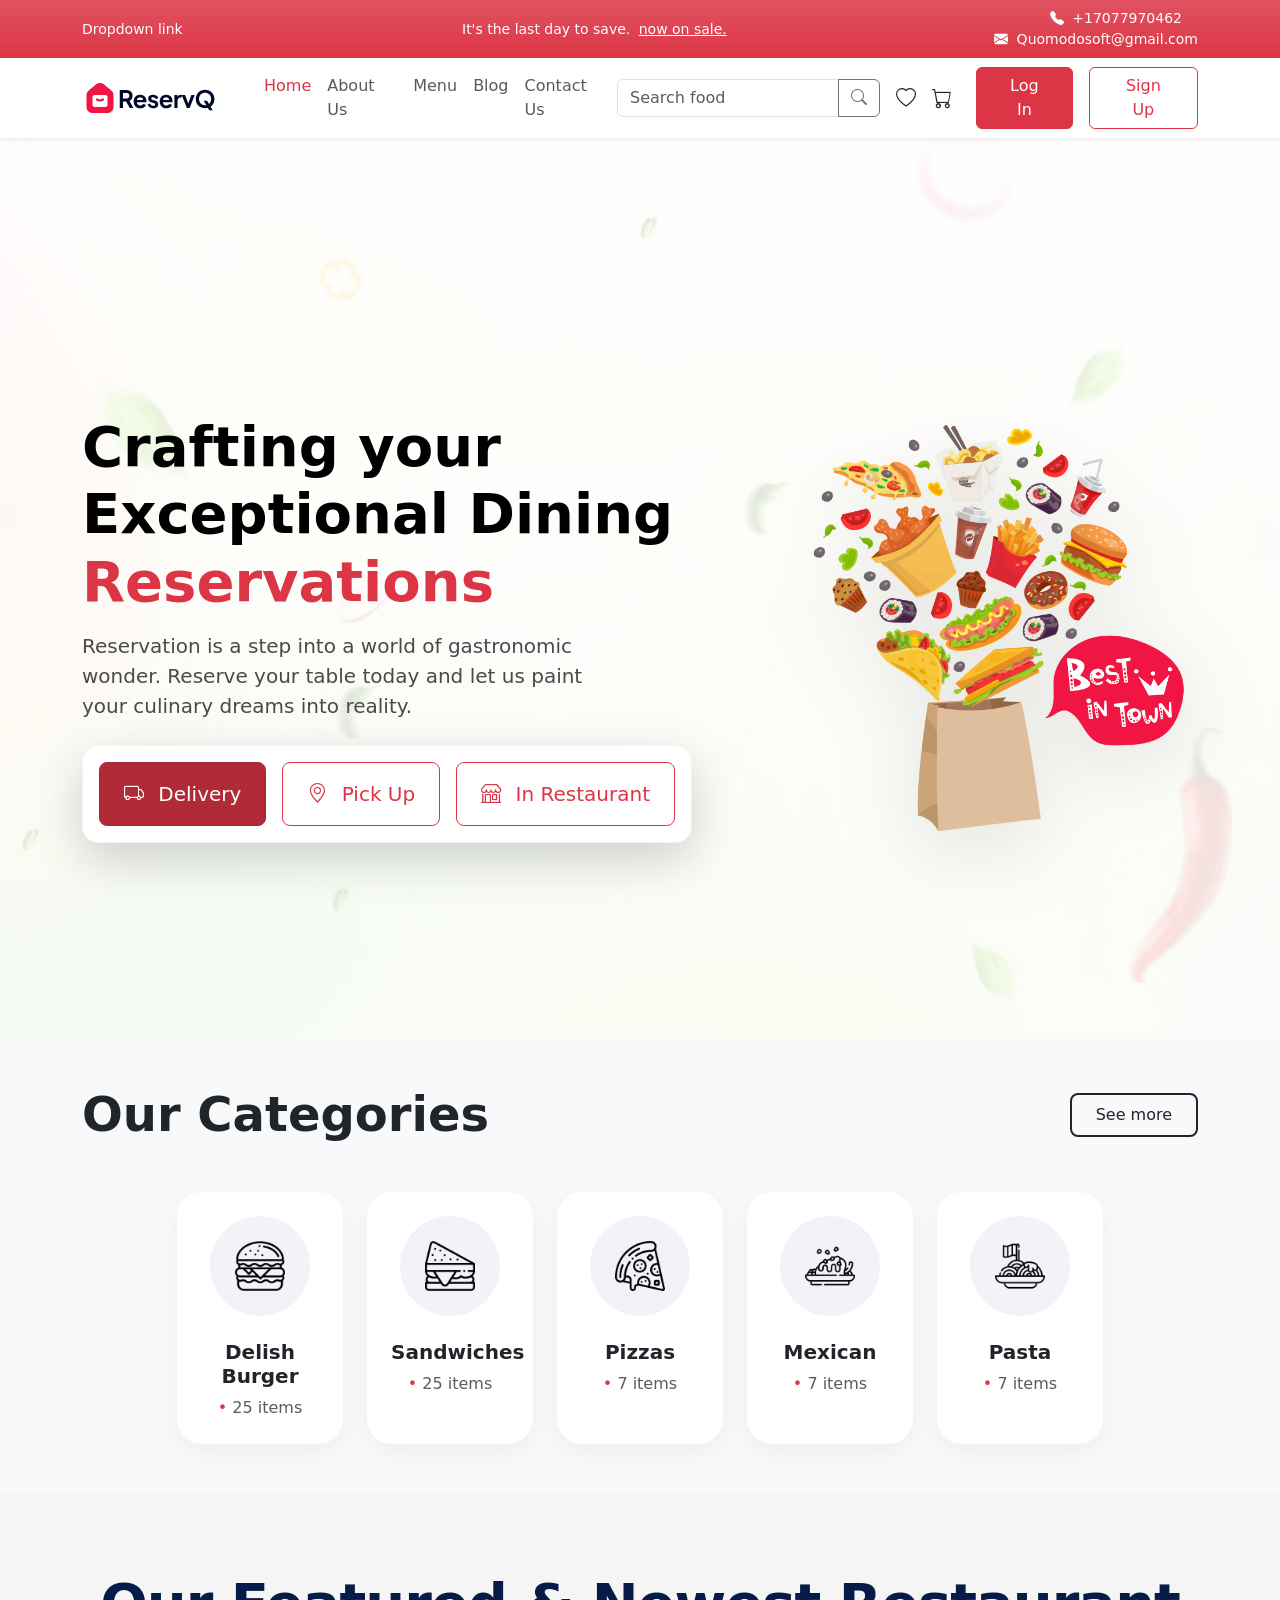
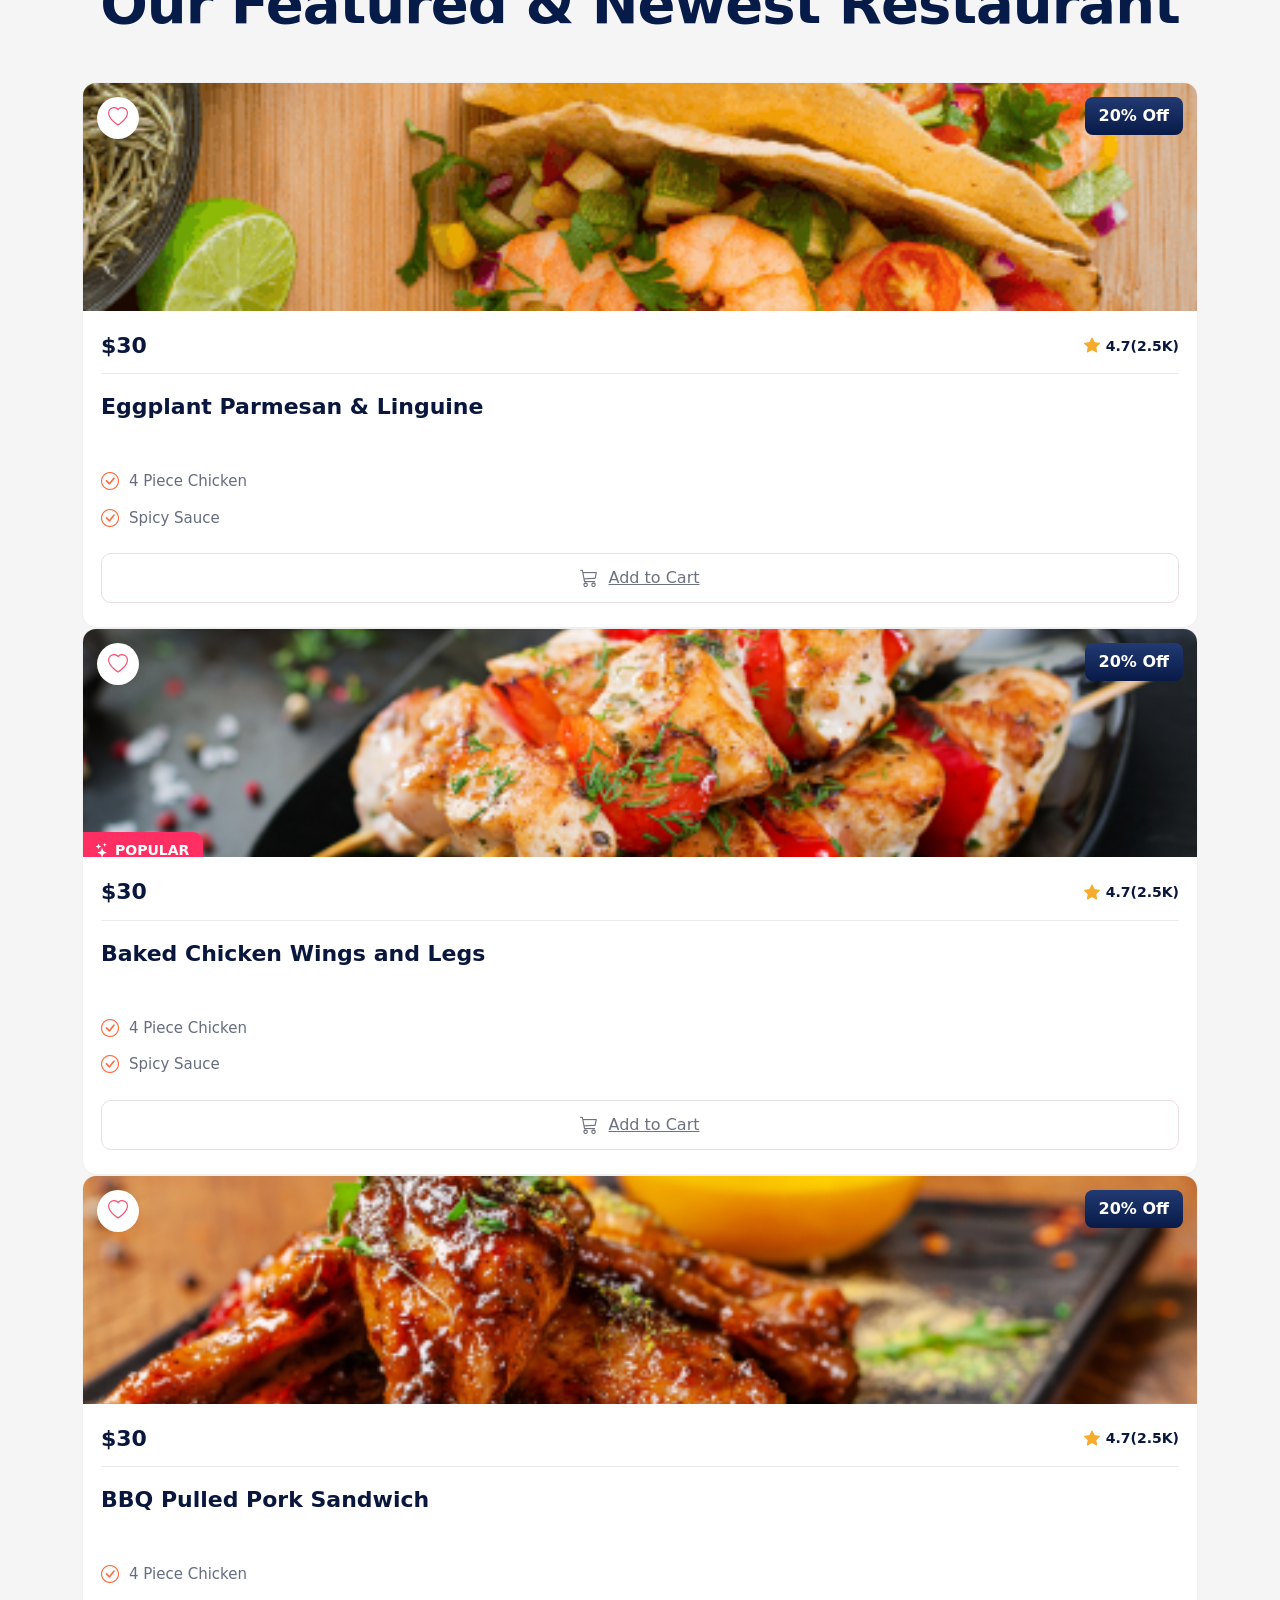
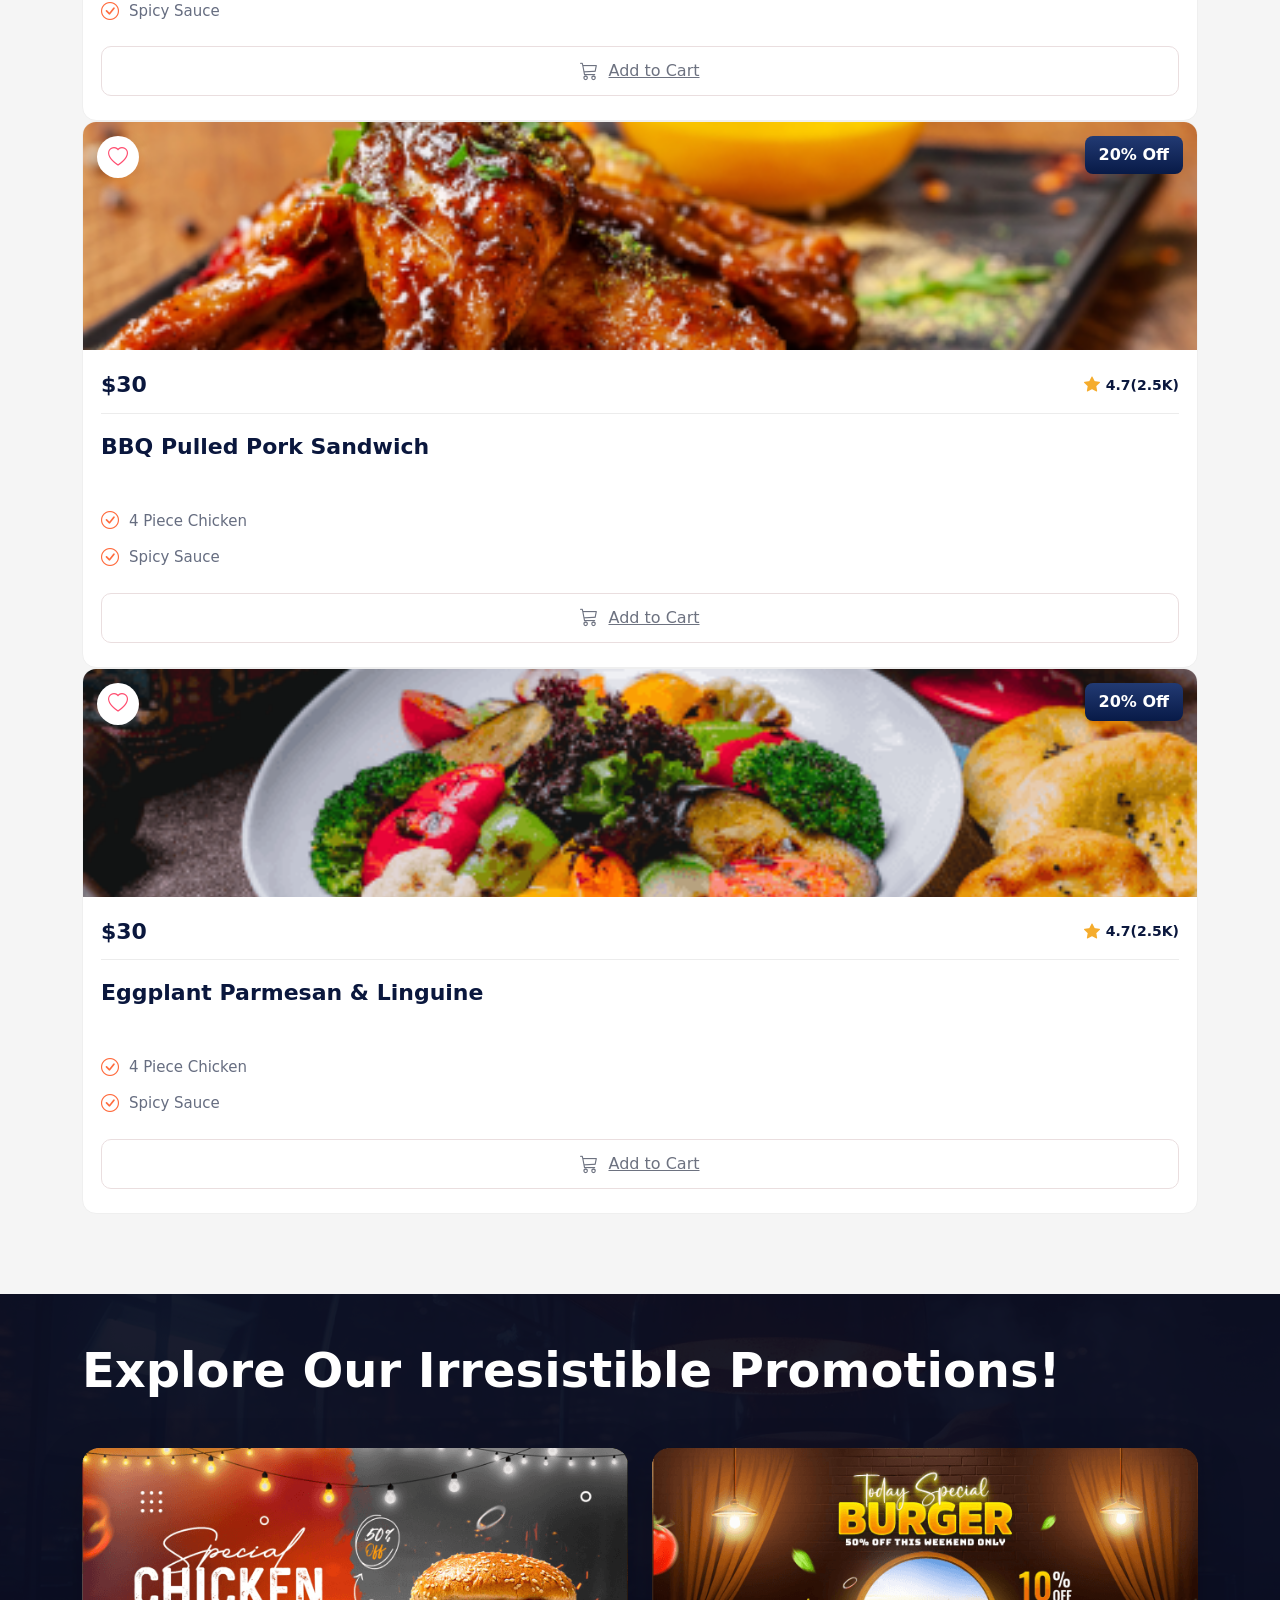
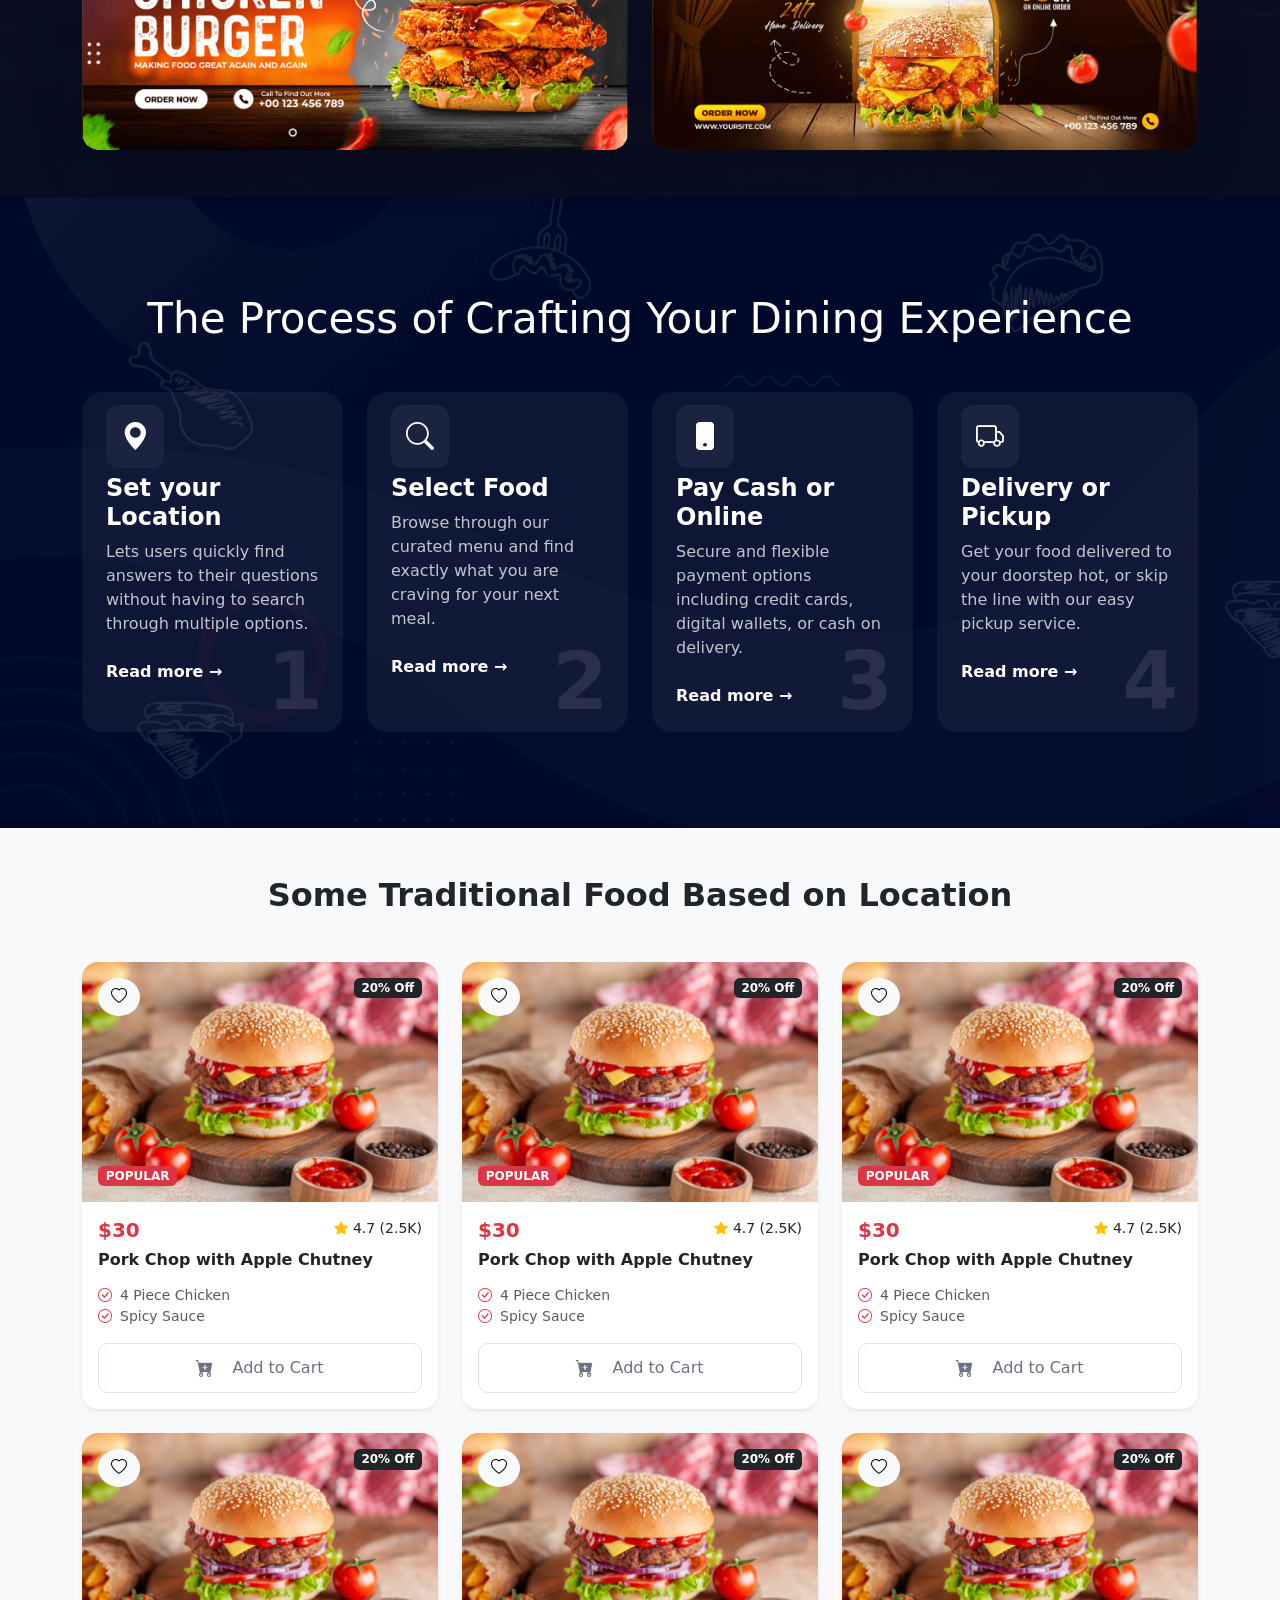
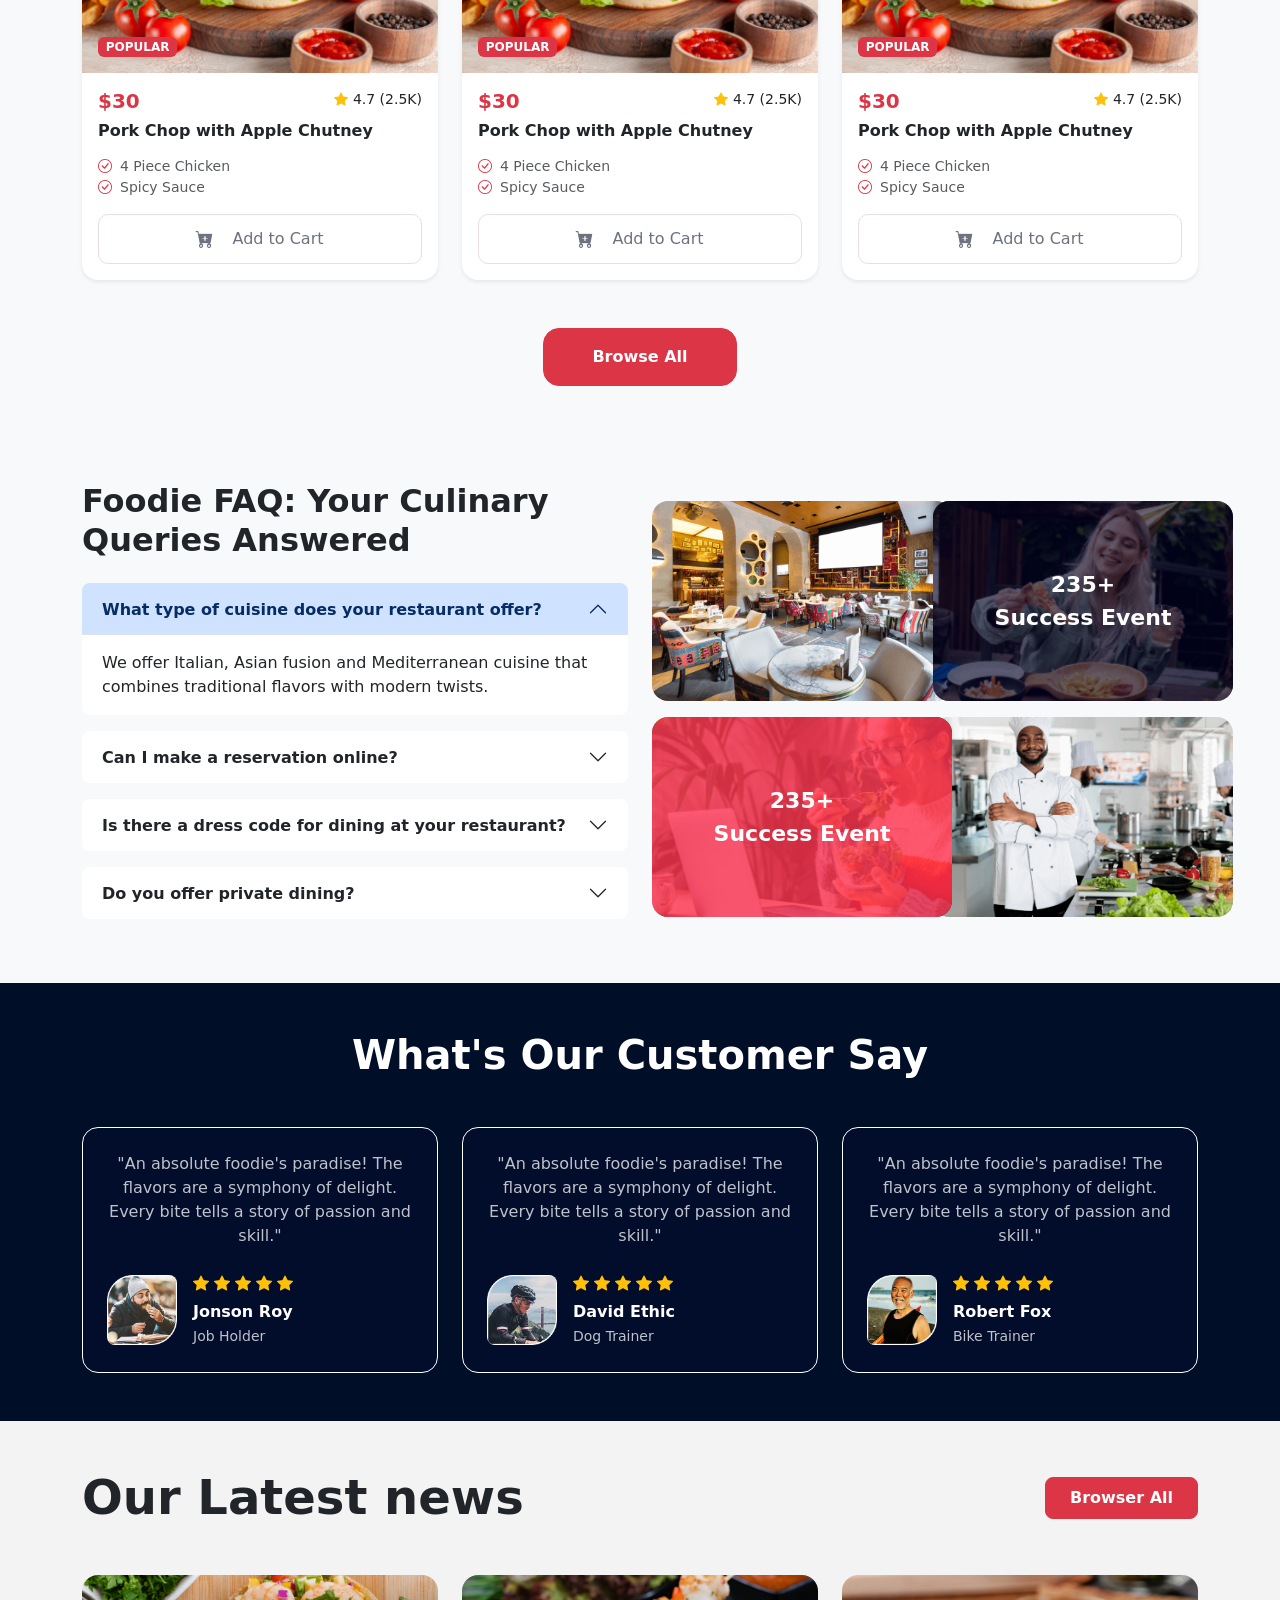
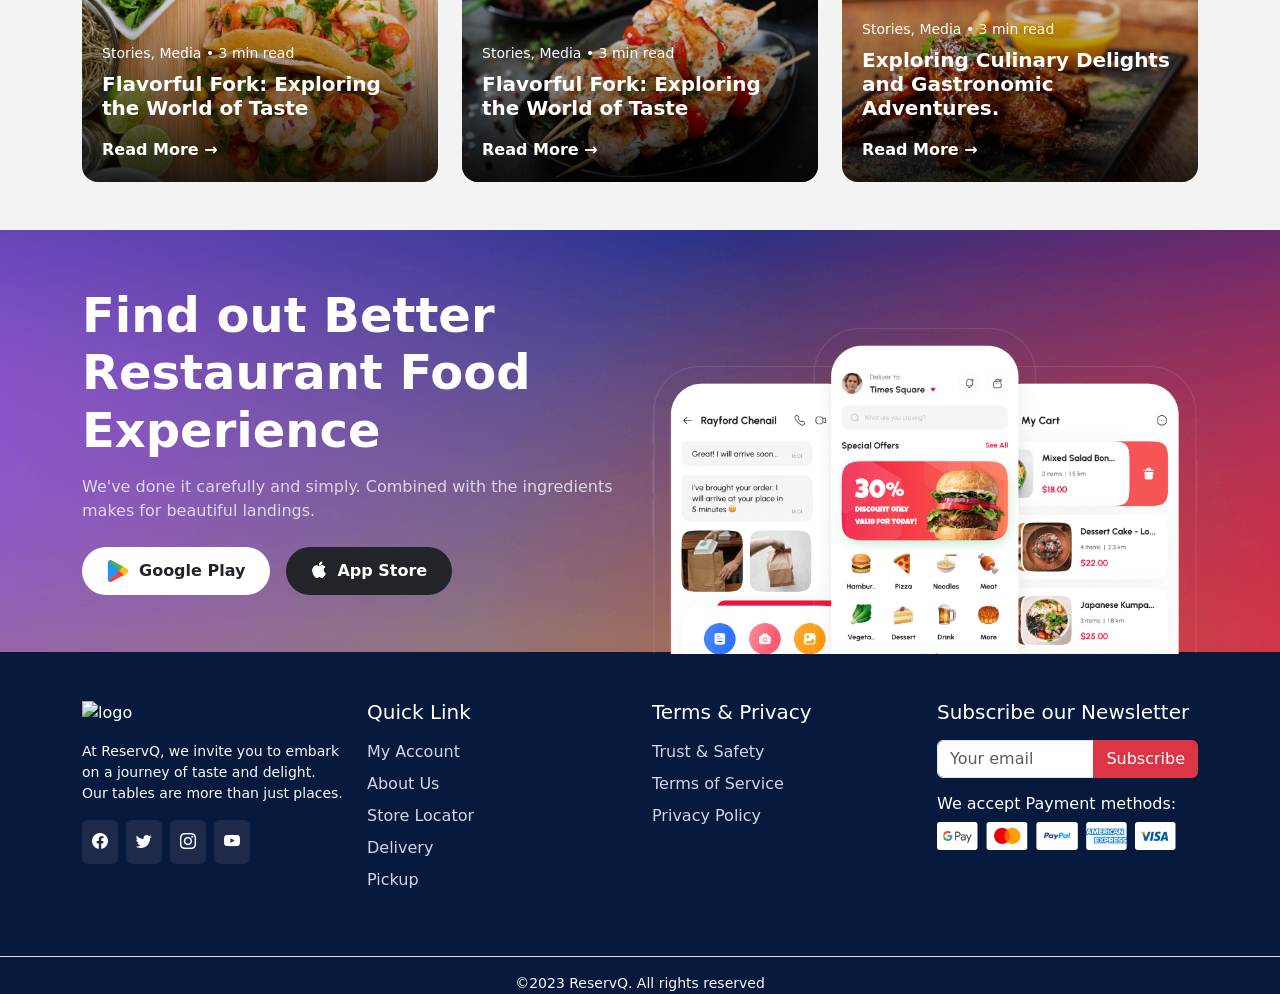
==== commit 0a1b048e: "cide modified" ====
--- a/index.html
+++ b/index.html
@@ -6,7 +6,7 @@
     <link rel="stylesheet" href="style.css" />
     <link rel="stylesheet" href="./css/layout.css" />
     <title>ReservQ - Landing Page</title>
-    
+
     <!-- bootstrap -->
     <link
       href="https://cdn.jsdelivr.net/npm/bootstrap@5.3.0-alpha1/dist/css/bootstrap.min.css"
@@ -28,51 +28,64 @@
 
   <body>
     <!-- top-bar part -->
-    <div class="top-bar py-3">
+    <div class="top-bar py-2 bg-danger bg-gradient text-white small">
       <div class="container">
         <div class="row align-items-center">
-          <div class="col-md-4">
+          <div class="col-md-4 d-none d-md-block">
             <span>Dropdown link</span>
           </div>
-          <div class="col-md-4">
+          <div class="col-md-4 text-center text-md-start">
             <span>
-              It's the last day to save. The skills for now
-              <a href="#" class="text-decoration-underline">now on sale.</a>
+              It's the last day to save.
+              <a href="#" class="text-white text-decoration-underline ms-1"
+                >now on sale.</a
+              >
             </span>
           </div>
-          <div class="col-md-4 text-end">
-            <a href="#"><i class="bi bi-telephone-fill"></i> +17077970462</a>
-            <a href="#"
-              ><i class="bi bi-envelope-fill"></i> Quomodosoft@gmail.com</a
+          <div class="col-md-4 text-center text-md-end mt-2 mt-md-0">
+            <a
+              href="tel:+17077970462"
+              class="text-white text-decoration-none me-3"
             >
+              <i class="bi bi-telephone-fill me-1"></i> +17077970462
+            </a>
+            <a
+              href="mailto:Quomodosoft@gmail.com"
+              class="text-white text-decoration-none"
+            >
+              <i class="bi bi-envelope-fill me-1"></i> Quomodosoft@gmail.com
+            </a>
           </div>
         </div>
       </div>
     </div>
-
     <!-- navbar part -->
-    <nav class="navbar navbar-div navbar-expand-lg">
+    <nav
+      class="navbar navbar-expand-lg navbar-light bg-white sticky-top shadow-sm"
+    >
       <div class="container">
-        <a class="navbar-brand" href="#">
+        <a class="navbar-brand fw-bold fs-4" href="#">
           <img
             src="./assets/images/landingpage/imagehomepage/logo.svg"
             alt="logo"
           />
         </a>
 
-        <button
+        <a
           class="navbar-toggler"
-          type="button"
+          type="a"
           data-bs-toggle="collapse"
           data-bs-target="#navbarContent"
         >
           <span class="navbar-toggler-icon"></span>
-        </button>
+        </a>
 
         <div class="collapse navbar-collapse" id="navbarContent">
-          <ul class="navbar-nav me-auto ms-4 mb-2 mb-lg-0">
+          <ul class="navbar-nav me-auto ms-lg-4 mb-2 mb-lg-0">
             <li class="nav-item">
-              <a class="nav-link active" href="./Index.html">Home</a>
+              <a class="nav-link active text-danger" href="./Index.html"
+                >Home</a
+              >
             </li>
             <li class="nav-item">
               <a class="nav-link" href="./about.html">About Us</a>
@@ -88,136 +101,186 @@
             </li>
           </ul>
 
-          <form class="d-flex me-3">
-            <input
-              class="form-control me-2"
-              type="search"
-              placeholder="Search food"
-            />
-            <button class="btn btn-outline-secondary" type="submit">
-              <i class="bi bi-search"></i>
-            </button>
+          <form class="d-flex me-lg-3 mb-3 mb-lg-0">
+            <div class="input-group">
+              <input
+                class="form-control"
+                type="search"
+                placeholder="Search food"
+              />
+              <a class="btn btn-outline-secondary" type="submit">
+                <i class="bi bi-search"></i>
+              </a>
+            </div>
           </form>
 
           <div class="d-flex align-items-center gap-3">
-            <i class="bi bi-heart fs-5"></i>
-            <i class="bi bi-cart fs-5"></i>
-            <a href="#" class="btn login-btn">Log In</a>
-            <a href="#" class="btn btn-outline-secondary signup-btn">Sign Up</a>
+            <a href="#" class="text-dark"><i class="bi bi-heart fs-5"></i></a>
+            <a href="#" class="text-dark me-2"
+              ><i class="bi bi-cart fs-5"></i
+            ></a>
+            <a href="#" class="btn btn-danger px-4">Log In</a>
+            <a href="#" class="btn btn-outline-danger px-4">Sign Up</a>
           </div>
         </div>
       </div>
     </nav>
 
     <!-- hero section -->
-    <section class="hero-section">
+    <section class="hero-section d-flex align-items-center">
       <div class="container">
-        <div class="banner-content">
-          <h1>
-            Crafting your Exceptional Dining
-            <span class="highlight">Reservations</span>
-          </h1>
-          <p>
-            Reservation is a step into a world of gastronomic wonder. Reserve
-            your table today and let us paint your culinary dreams into reality.
-          </p>
-
-          <div class="order-options">
-            <button class="order-btn active">
-              <i class="bi bi-truck"></i> Delivery
-            </button>
-
-            <button class="order-btn">
-              <i class="bi bi-geo-alt"></i> Pick Up
-            </button>
-
-            <button class="order-btn">
-              <i class="bi bi-shop"></i> In Restaurant
-            </button>
-          </div>
-        </div>
-
-        <!-- hero section right img -->
-        <div class="h-right-img">
-          <img
-            src="./assets/images/landingpage/imagehomepage/banner-thunb-e3a13f52.png"
-            alt=""
-          />
+        <div class="row align-items-center">
+          <div class="col-lg-7 banner-content text-center text-lg-start">
+            <h1 class="display-4 fw-bold mb-3">
+              Crafting your Exceptional Dining
+              <span class="text-danger">Reservations</span>
+            </h1>
+            <p class="lead mb-4">
+              Reservation is a step into a world of gastronomic wonder. Reserve
+              your table today and let us paint your culinary dreams into
+              reality.
+            </p>
+
+            <div
+              class="order-options-container d-inline-flex flex-wrap gap-3 p-3 bg-white shadow-lg rounded-4"
+            >
+              <a
+                href="#"
+                class="btn btn-danger btn-lg rounded-3 px-4 py-3 active order-btn"
+              >
+                <i class="bi bi-truck me-2"></i> Delivery
+              </a>
+
+              <a
+                href="#"
+                class="btn btn-outline-danger btn-lg rounded-3 px-4 py-3 order-btn"
+              >
+                <i class="bi bi-geo-alt me-2"></i> Pick Up
+              </a>
+
+              <a
+                href="#"
+                class="btn btn-outline-danger btn-lg rounded-3 px-4 py-3 order-btn"
+              >
+                <i class="bi bi-shop me-2"></i> In Restaurant
+              </a>
+            </div>
+          </div>
+
+          <div class="col-lg-5 mt-5 mt-lg-0 text-center">
+            <div class="h-right-img">
+              <img
+                src="./assets/images/landingpage/imagehomepage/banner-thunb-e3a13f52.png"
+                alt="Hero Banner"
+                class="img-fluid hero-floating-img"
+              />
+            </div>
+          </div>
         </div>
       </div>
     </section>
 
     <!-- our caregoty section -->
-    <section class="ourcategoty-section common-padding">
+    <section class="ourcategoty-section py-5 bg-light">
       <div class="container">
-        <div class="our-categoty-content">
-          <h2>Our Categories</h2>
-          <button class="see-more-btn">See more</button>
-        </div>
-
-        <div class="row gap-5">
-          <div class="col-lg-2 col-md-4 col-sm-6">
-            <div class="category-box">
-              <div class="icon-circle">
+        <div class="d-flex justify-content-between align-items-center mb-5">
+          <h2 class="fw-bold display-5 mb-0">Our Categories</h2>
+          <a
+            href="#"
+            class="btn border border-2 border-dark px-4 py-2 rounded-3 text-decoration-none see-more-btn"
+          >
+            See more
+          </a>
+        </div>
+
+        <div class="row g-4 justify-content-center">
+          <div class="col-xl-2 col-lg-3 col-md-4 col-sm-6">
+            <div class="category-box p-4 text-center border-0">
+              <div
+                class="icon-circle mb-4 mx-auto d-flex align-items-center justify-content-center rounded-circle"
+              >
                 <img
                   src="./assets/images/landingpage/imagehomepage/burger.png"
                   alt="burger"
-                />
-              </div>
-              <h5>Delish Burger</h5>
-              <div class="items-count"><span>•</span> 25 items</div>
-            </div>
-          </div>
-
-          <div class="col-lg-2 col-md-4 col-sm-6">
-            <div class="category-box">
-              <div class="icon-circle">
+                  class="img-fluid"
+                />
+              </div>
+              <h5 class="fw-bold">Delish Burger</h5>
+              <div class="items-count fw-medium text-muted">
+                <span class="text-danger">•</span> 25 items
+              </div>
+            </div>
+          </div>
+
+          <div class="col-xl-2 col-lg-3 col-md-4 col-sm-6">
+            <div class="category-box p-4 text-center border-0">
+              <div
+                class="icon-circle mb-4 mx-auto d-flex align-items-center justify-content-center rounded-circle"
+              >
                 <img
                   src="./assets/images/landingpage/imagehomepage/sandwich.png"
                   alt="sandwich"
-                />
-              </div>
-              <h5>Sandwiches</h5>
-              <div class="items-count"><span>•</span> 25 items</div>
-            </div>
-          </div>
-
-          <div class="col-lg-2 col-md-4 col-sm-6">
-            <div class="category-box">
-              <div class="icon-circle">
+                  class="img-fluid"
+                />
+              </div>
+              <h5 class="fw-bold">Sandwiches</h5>
+              <div class="items-count fw-medium text-muted">
+                <span class="text-danger">•</span> 25 items
+              </div>
+            </div>
+          </div>
+
+          <div class="col-xl-2 col-lg-3 col-md-4 col-sm-6">
+            <div class="category-box p-4 text-center border-0">
+              <div
+                class="icon-circle mb-4 mx-auto d-flex align-items-center justify-content-center rounded-circle"
+              >
                 <img
                   src="./assets/images/landingpage/imagehomepage/pizza.png"
                   alt="pizza"
-                />
-              </div>
-              <h5>Pizzas</h5>
-              <div class="items-count"><span>•</span> 7 items</div>
-            </div>
-          </div>
-
-          <div class="col-lg-2 col-md-4 col-sm-6">
-            <div class="category-box">
-              <div class="icon-circle">
+                  class="img-fluid"
+                />
+              </div>
+              <h5 class="fw-bold">Pizzas</h5>
+              <div class="items-count fw-medium text-muted">
+                <span class="text-danger">•</span> 7 items
+              </div>
+            </div>
+          </div>
+
+          <div class="col-xl-2 col-lg-3 col-md-4 col-sm-6">
+            <div class="category-box p-4 text-center border-0">
+              <div
+                class="icon-circle mb-4 mx-auto d-flex align-items-center justify-content-center rounded-circle"
+              >
                 <img
                   src="./assets/images/landingpage/imagehomepage/chiles-en-nogada.png"
                   alt="mexican cuisine"
-                />
-              </div>
-              <h5>Mexcan Cuisine</h5>
-              <div class="items-count"><span>•</span> 7 items</div>
-            </div>
-          </div>
-
-          <div class="col-lg-2 col-md-4 col-sm-6">
-            <div class="category-box">
-              <div class="icon-circle">
+                  class="img-fluid"
+                />
+              </div>
+              <h5 class="fw-bold">Mexican</h5>
+              <div class="items-count fw-medium text-muted">
+                <span class="text-danger">•</span> 7 items
+              </div>
+            </div>
+          </div>
+
+          <div class="col-xl-2 col-lg-3 col-md-4 col-sm-6">
+            <div class="category-box p-4 text-center border-0">
+              <div
+                class="icon-circle mb-4 mx-auto d-flex align-items-center justify-content-center rounded-circle"
+              >
                 <img
                   src="./assets/images/landingpage/imagehomepage/pasta.png"
                   alt="pasta"
-                />
-              </div>
-              <h5>Pasta</h5>
-              <div class="items-count"><span>•</span> 7 items</div>
+                  class="img-fluid"
+                />
+              </div>
+              <h5 class="fw-bold">Pasta</h5>
+              <div class="items-count fw-medium text-muted">
+                <span class="text-danger">•</span> 7 items
+              </div>
             </div>
           </div>
         </div>
@@ -248,9 +311,9 @@
                   src="./assets/images/landingpage/features/img-1.png"
                   alt="Eggplant Parmesan & Linguine"
                 />
-                <button class="wishlist-btn" aria-label="Add to wishlist">
+                <a class="wishlist-btn" aria-label="Add to wishlist">
                   <i class="bi bi-heart"></i>
-                </button>
+                </a>
                 <div class="discount-badge">20% Off</div>
               </div>
 
@@ -276,10 +339,10 @@
                   </li>
                 </ul>
 
-                <button class="add-cart-btn">
+                <a class="add-cart-btn">
                   <i class="bi bi-cart3"></i>
                   <span>Add to Cart</span>
-                </button>
+                </a>
               </div>
             </div>
           </swiper-slide>
@@ -292,9 +355,9 @@
                   src="./assets/images/landingpage/features/img-2.png"
                   alt="Baked Chicken Wings and Legs"
                 />
-                <button class="wishlist-btn" aria-label="Add to wishlist">
+                <a class="wishlist-btn" aria-label="Add to wishlist">
                   <i class="bi bi-heart"></i>
-                </button>
+                </a>
                 <div class="discount-badge">20% Off</div>
                 <div class="popular-badge">
                   <i class="bi bi-stars"></i>
@@ -324,10 +387,10 @@
                   </li>
                 </ul>
 
-                <button class="add-cart-btn">
+                <a class="add-cart-btn">
                   <i class="bi bi-cart3"></i>
                   <span>Add to Cart</span>
-                </button>
+                </a>
               </div>
             </div>
           </swiper-slide>
@@ -340,9 +403,9 @@
                   src="./assets/images/landingpage/features/img-3.png"
                   alt="BBQ Pulled Pork Sandwich"
                 />
-                <button class="wishlist-btn" aria-label="Add to wishlist">
+                <a class="wishlist-btn" aria-label="Add to wishlist">
                   <i class="bi bi-heart"></i>
-                </button>
+                </a>
                 <div class="discount-badge">20% Off</div>
               </div>
 
@@ -368,10 +431,10 @@
                   </li>
                 </ul>
 
-                <button class="add-cart-btn">
+                <a class="add-cart-btn">
                   <i class="bi bi-cart3"></i>
                   <span>Add to Cart</span>
-                </button>
+                </a>
               </div>
             </div>
           </swiper-slide>
@@ -384,9 +447,9 @@
                   src="./assets/images/landingpage/features/img-3.png"
                   alt="BBQ Pulled Pork Sandwich"
                 />
-                <button class="wishlist-btn" aria-label="Add to wishlist">
+                <a class="wishlist-btn" aria-label="Add to wishlist">
                   <i class="bi bi-heart"></i>
-                </button>
+                </a>
                 <div class="discount-badge">20% Off</div>
               </div>
 
@@ -412,10 +475,10 @@
                   </li>
                 </ul>
 
-                <button class="add-cart-btn">
+                <a class="add-cart-btn">
                   <i class="bi bi-cart3"></i>
                   <span>Add to Cart</span>
-                </button>
+                </a>
               </div>
             </div>
           </swiper-slide>
@@ -428,9 +491,9 @@
                   src="./assets/images/landingpage/features/img-4.png"
                   alt="Eggplant Parmesan & Linguine"
                 />
-                <button class="wishlist-btn" aria-label="Add to wishlist">
+                <a class="wishlist-btn" aria-label="Add to wishlist">
                   <i class="bi bi-heart"></i>
-                </button>
+                </a>
                 <div class="discount-badge">20% Off</div>
               </div>
 
@@ -456,10 +519,10 @@
                   </li>
                 </ul>
 
-                <button class="add-cart-btn">
+                <a class="add-cart-btn">
                   <i class="bi bi-cart3"></i>
                   <span>Add to Cart</span>
-                </button>
+                </a>
               </div>
             </div>
           </swiper-slide>
@@ -468,25 +531,31 @@
     </section>
 
     <!-- promo section -->
-    <section class="promo-section">
-      <div class="container promo-content">
-        <h2 class="promo-title">Explore Our Irresistible Promotions!</h2>
+    <section class="promo-section position-relative py-5">
+      <div class="container position-relative z-2">
+        <h2 class="text-white fw-bold display-5 mb-5">
+          Explore Our Irresistible Promotions!
+        </h2>
 
         <div class="row g-4">
+          <!-- Card 1 -->
           <div class="col-lg-6">
-            <div class="promo-card">
+            <div class="promo-card rounded-4 overflow-hidden shadow-lg">
               <img
                 src="./assets/images/landingpage/explores/PromoBanner-1-dfd503e0.png"
                 alt="Chicken Burger Offer"
+                class="img-fluid w-100"
               />
             </div>
           </div>
 
+          <!-- Card 2 -->
           <div class="col-lg-6">
-            <div class="promo-card">
+            <div class="promo-card rounded-4 overflow-hidden shadow-lg">
               <img
                 src="./assets/images/landingpage/explores/PromoBanner-2-ec338384.png"
                 alt="Burger Offer"
+                class="img-fluid w-100"
               />
             </div>
           </div>
@@ -495,61 +564,77 @@
     </section>
 
     <!-- The Process of Crafting Your Dining Experience -->
-    <section class="process-section">
-      <div class="container">
-        <h2 class="process-title">
+    <section class="process-section py-5">
+      <div class="container py-lg-5">
+        <h2 class="process-title text-center mb-5">
           The Process of Crafting Your Dining Experience
         </h2>
 
         <div class="row g-4">
           <div class="col-lg-3 col-md-6">
-            <div class="process-card">
-              <i class="bi bi-geo-alt-fill"></i>
-              <h4>Set your Location</h4>
-              <p>
-                Lets users quickly find answers to their questions without are
-                having to search through multiple.
+            <div class="process-card h-100 p-4">
+              <div class="icon-wrapper d-inline-block mb-3">
+                <i class="bi bi-geo-alt-fill"></i>
+              </div>
+              <h4 class="fw-bold">Set your Location</h4>
+              <p class="opacity-75">
+                Lets users quickly find answers to their questions without
+                having to search through multiple options.
               </p>
-              <a href="#" class="read-more"> Read more → </a>
+              <a href="#" class="read-more mt-2 d-inline-block">
+                Read more →
+              </a>
               <span class="step-number">1</span>
             </div>
           </div>
 
           <div class="col-lg-3 col-md-6">
-            <div class="process-card">
-              <i class="bi bi-geo-alt-fill"></i>
-              <h4>Select Food</h4>
-              <p>
-                Lets users quickly find answers to their questions without are
-                having to search through multiple.
+            <div class="process-card h-100 p-4">
+              <div class="icon-wrapper d-inline-block mb-3">
+                <i class="bi bi-search"></i>
+              </div>
+              <h4 class="fw-bold">Select Food</h4>
+              <p class="opacity-75">
+                Browse through our curated menu and find exactly what you are
+                craving for your next meal.
               </p>
-              <a href="#" class="read-more"> Read more → </a>
+              <a href="#" class="read-more mt-2 d-inline-block">
+                Read more →
+              </a>
               <span class="step-number">2</span>
             </div>
           </div>
 
           <div class="col-lg-3 col-md-6">
-            <div class="process-card">
-              <i class="bi bi-phone-fill"></i>
-              <h4>Pay Cash or Online</h4>
-              <p>
-                Lets users quickly find answers to their questions without are
-                having to search through multiple.
+            <div class="process-card h-100 p-4">
+              <div class="icon-wrapper d-inline-block mb-3">
+                <i class="bi bi-phone-fill"></i>
+              </div>
+              <h4 class="fw-bold">Pay Cash or Online</h4>
+              <p class="opacity-75">
+                Secure and flexible payment options including credit cards,
+                digital wallets, or cash on delivery.
               </p>
-              <a href="#" class="read-more"> Read more → </a>
+              <a href="#" class="read-more mt-2 d-inline-block">
+                Read more →
+              </a>
               <span class="step-number">3</span>
             </div>
           </div>
 
           <div class="col-lg-3 col-md-6">
-            <div class="process-card">
-              <i class="bi bi-truck"></i>
-              <h4>Delivery or Pickup</h4>
-              <p>
-                Lets users quickly find answers to their questions without are
-                having to search through multiple.
+            <div class="process-card h-100 p-4">
+              <div class="icon-wrapper d-inline-block mb-3">
+                <i class="bi bi-truck"></i>
+              </div>
+              <h4 class="fw-bold">Delivery or Pickup</h4>
+              <p class="opacity-75">
+                Get your food delivered to your doorstep hot, or skip the line
+                with our easy pickup service.
               </p>
-              <a href="#" class="read-more"> Read more → </a>
+              <a href="#" class="read-more mt-2 d-inline-block">
+                Read more →
+              </a>
               <span class="step-number">4</span>
             </div>
           </div>
@@ -557,646 +642,767 @@
       </div>
     </section>
 
-    <!-- Some Traditional Food Based on Location -->
-    <section class="food-section py-5">
+<!-- Some Traditional Food Based on Location -->
+    <section class="py-5 bg-light">
       <div class="container">
-        <h2 class="process-title">Some Traditional Food Based on Location</h2>
+        <h2 class="text-center fw-bold mb-5">
+          Some Traditional Food Based on Location
+        </h2>
 
         <div class="row g-4">
           <!-- CARD 1 -->
           <div class="col-lg-4 col-md-6">
-            <div class="food-card">
-              <div class="food-img">
+            <div class="card border-0 shadow-sm rounded-4 h-100 food-card">
+              <div class="position-relative">
                 <img
                   src="./assets/images/landingpage/traditional/featured-3-9d584dcf.png"
-                  alt="burger"
-                />
-                <span class="discount">20% Off</span>
-                <button class="wishlist-btn" aria-label="Add to wishlist">
+                  class="card-img-top rounded-top-4 food-img"
+                  alt="food"
+                />
+
+                <span class="badge bg-dark position-absolute top-0 end-0 m-3">
+                  20% Off
+                </span>
+
+                <button
+                  class="btn btn-light rounded-circle position-absolute top-0 start-0 m-3"
+                >
                   <i class="bi bi-heart"></i>
                 </button>
-              </div>
-
-              <div class="food-content">
-                <div class="price-rating">
-                  <h4>$30</h4>
-                  <span class="rating"
-                    ><i class="bi bi-star-fill"></i> 4.7(2.5K)</span
-                  >
+
+                <span
+                  class="badge bg-danger position-absolute bottom-0 start-0 m-3"
+                >
+                  POPULAR
+                </span>
+              </div>
+
+              <div class="card-body">
+                <div class="d-flex justify-content-between mb-2">
+                  <h5 class="text-danger fw-bold mb-0">$30</h5>
+                  <small>
+                    <i class="bi bi-star-fill text-warning"></i> 4.7 (2.5K)
+                  </small>
                 </div>
 
-                <h5>Pork Chop with Apple Chutney</h5>
-
-                <ul class="food-info">
-                  <li><i class="bi bi-check-circle"></i> 4 Piece Chicken</li>
-                  <i class="bi bi-check-circle"></i>
-                  Spicy Sauce
+                <h6 class="fw-semibold">Pork Chop with Apple Chutney</h6>
+
+                <ul class="list-unstyled small text-muted my-3">
+                  <li>
+                    <i class="bi bi-check-circle text-danger me-2"></i>4 Piece
+                    Chicken
+                  </li>
+                  <li>
+                    <i class="bi bi-check-circle text-danger me-2"></i>Spicy
+                    Sauce
+                  </li>
                 </ul>
 
-                <button class="cart-btn">
-                  <i class="bi bi-cart-plus-fill"></i> Add to Cart
-                </button>
-              </div>
-            </div>
-          </div>
-
+              <button class=" w-100 add-cart-btn">
+                <i class="bi bi-cart-plus-fill me-2"></i>Add to Cart
+              </button>
+              </div>
+            </div>
+          </div>
           <!-- CARD 2 -->
           <div class="col-lg-4 col-md-6">
-            <div class="food-card">
-              <div class="food-img">
-                <img
-                  src="./assets/images/landingpage/traditional/popular-3-ce0af9a8.png"
-                />
-                <span class="discount">20% Off</span>
-                <button class="wishlist-btn" aria-label="Add to wishlist">
+            <div class="card border-0 shadow-sm rounded-4 h-100 food-card">
+              <div class="position-relative">
+                <img
+                  src="./assets/images/landingpage/traditional/featured-3-9d584dcf.png"
+                  class="card-img-top rounded-top-4 food-img"
+                  alt="food"
+                />
+
+                <span class="badge bg-dark position-absolute top-0 end-0 m-3">
+                  20% Off
+                </span>
+
+                <button
+                  class="btn btn-light  rounded-circle position-absolute top-0 start-0 m-3"
+                >
                   <i class="bi bi-heart"></i>
                 </button>
-              </div>
-
-              <div class="food-content">
-                <div class="price-rating">
-                  <h4>$30</h4>
-                  <span class="rating"
-                    ><i class="bi bi-star-fill"></i> 4.7(2.5K)</span
-                  >
+
+                <span
+                  class="badge bg-danger position-absolute bottom-0 start-0 m-3"
+                >
+                  POPULAR
+                </span>
+              </div>
+
+              <div class="card-body">
+                <div class="d-flex justify-content-between mb-2">
+                  <h5 class="text-danger fw-bold mb-0">$30</h5>
+                  <small>
+                    <i class="bi bi-star-fill text-warning"></i> 4.7 (2.5K)
+                  </small>
                 </div>
 
-                <h5>Fish Tacos with Chipotle Crema</h5>
-
-                <ul class="food-info">
-                  <li><i class="bi bi-check-circle"></i> 4 Piece Chicken</li>
-                  <li><i class="bi bi-check-circle"></i> Spicy Sauce</li>
+                <h6 class="fw-semibold">Pork Chop with Apple Chutney</h6>
+
+                <ul class="list-unstyled small text-muted my-3">
+                  <li>
+                    <i class="bi bi-check-circle text-danger me-2"></i>4 Piece
+                    Chicken
+                  </li>
+                  <li>
+                    <i class="bi bi-check-circle text-danger me-2"></i>Spicy
+                    Sauce
+                  </li>
                 </ul>
 
-                <button class="cart-btn">
-                  <i class="bi bi-cart-plus-fill"></i>Add to Cart
-                </button>
-              </div>
-            </div>
-          </div>
-
+                <button class=" w-100 add-cart-btn">
+                <i class="bi bi-cart-plus-fill me-2"></i>Add to Cart
+              </button>
+              </div>
+            </div>
+          </div>
           <!-- CARD 3 -->
           <div class="col-lg-4 col-md-6">
-            <div class="food-card">
-              <div class="food-img">
-                <img
-                  src="./assets/images/landingpage/traditional/popular-3-ce0af9a8.png"
-                />
-                <span class="discount">20% Off</span>
-                <button class="wishlist-btn" aria-label="Add to wishlist">
+            <div class="card border-0 shadow-sm rounded-4 h-100 food-card">
+              <div class="position-relative">
+                <img
+                  src="./assets/images/landingpage/traditional/featured-3-9d584dcf.png"
+                  class="card-img-top rounded-top-4 food-img"
+                  alt="food"
+                />
+
+                <span class="badge bg-dark position-absolute top-0 end-0 m-3">
+                  20% Off
+                </span>
+
+                <button
+                  class="btn btn-light rounded-circle position-absolute top-0 start-0 m-3"
+                >
                   <i class="bi bi-heart"></i>
                 </button>
-                <span class="popular">POPULAR</span>
-              </div>
-
-              <div class="food-content">
-                <div class="price-rating">
-                  <h4>$30</h4>
-                  <span class="rating"
-                    ><i class="bi bi-star-fill"></i>4.7(2.5K)</span
-                  >
+
+                <span
+                  class="badge bg-danger position-absolute bottom-0 start-0 m-3"
+                >
+                  POPULAR
+                </span>
+              </div>
+
+              <div class="card-body">
+                <div class="d-flex justify-content-between mb-2">
+                  <h5 class="text-danger fw-bold mb-0">$30</h5>
+                  <small>
+                    <i class="bi bi-star-fill text-warning"></i> 4.7 (2.5K)
+                  </small>
                 </div>
 
-                <h5>Baked Chicken Wings and Legs</h5>
-
-                <ul class="food-info">
-                  <li><i class="bi bi-check-circle"></i> 4 Piece Chicken</li>
-                  <li><i class="bi bi-check-circle"></i> Spicy Sauce</li>
+                <h6 class="fw-semibold">Pork Chop with Apple Chutney</h6>
+
+                <ul class="list-unstyled small text-muted my-3">
+                  <li>
+                    <i class="bi bi-check-circle text-danger me-2"></i>4 Piece
+                    Chicken
+                  </li>
+                  <li>
+                    <i class="bi bi-check-circle text-danger me-2"></i>Spicy
+                    Sauce
+                  </li>
                 </ul>
 
-                <button class="cart-btn">
-                  <i class="bi bi-cart-plus-fill"></i> Add to Cart
-                </button>
-              </div>
-            </div>
-          </div>
-        </div>
-      </div>
-    </section>
-
-    <!-- food section -->
-    <section class="food-section py-5">
-      <div class="container">
-        <div class="row g-4">
-          <!-- CARD 1 -->
+                 <button class=" w-100 add-cart-btn">
+                <i class="bi bi-cart-plus-fill me-2"></i>Add to Cart
+              </button>
+              </div>
+            </div>
+          </div>
+          <!-- CARD 4 -->
           <div class="col-lg-4 col-md-6">
-            <div class="food-card">
-              <div class="food-img">
+            <div class="card border-0 shadow-sm rounded-4 h-100 food-card">
+              <div class="position-relative">
                 <img
                   src="./assets/images/landingpage/traditional/featured-3-9d584dcf.png"
-                  alt="burger"
-                />
-                <span class="discount">20% Off</span>
-                <button class="wishlist-btn" aria-label="Add to wishlist">
+                  class="card-img-top rounded-top-4 food-img"
+                  alt="food"
+                />
+
+                <span class="badge bg-dark position-absolute top-0 end-0 m-3">
+                  20% Off
+                </span>
+
+                <button
+                  class="btn btn-light rounded-circle position-absolute top-0 start-0 m-3"
+                >
                   <i class="bi bi-heart"></i>
                 </button>
-              </div>
-
-              <div class="food-content">
-                <div class="price-rating">
-                  <h4>$30</h4>
-                  <span class="rating"
-                    ><i class="bi bi-star-fill"></i> 4.7(2.5K)</span
-                  >
+
+                <span
+                  class="badge bg-danger position-absolute bottom-0 start-0 m-3"
+                >
+                  POPULAR
+                </span>
+              </div>
+
+              <div class="card-body">
+                <div class="d-flex justify-content-between mb-2">
+                  <h5 class="text-danger fw-bold mb-0">$30</h5>
+                  <small>
+                    <i class="bi bi-star-fill text-warning"></i> 4.7 (2.5K)
+                  </small>
                 </div>
 
-                <h5>Pork Chop with Apple Chutney</h5>
-
-                <ul class="food-info">
-                  <li><i class="bi bi-check-circle"></i> 4 Piece Chicken</li>
-                  <i class="bi bi-check-circle"></i>
-                  Spicy Sauce
+                <h6 class="fw-semibold">Pork Chop with Apple Chutney</h6>
+
+                <ul class="list-unstyled small text-muted my-3">
+                  <li>
+                    <i class="bi bi-check-circle text-danger me-2"></i>4 Piece
+                    Chicken
+                  </li>
+                  <li>
+                    <i class="bi bi-check-circle text-danger me-2"></i>Spicy
+                    Sauce
+                  </li>
                 </ul>
 
-                <button class="cart-btn">
-                  <i class="bi bi-cart-plus-fill"></i> Add to Cart
-                </button>
-              </div>
-            </div>
-          </div>
-
-          <!-- CARD 2 -->
+              <button class=" w-100 add-cart-btn">
+                <i class="bi bi-cart-plus-fill me-2"></i>Add to Cart
+              </button>
+              </div>
+            </div>
+          </div>
+          <!-- CARD 5 -->
           <div class="col-lg-4 col-md-6">
-            <div class="food-card">
-              <div class="food-img">
-                <img
-                  src="./assets/images/landingpage/traditional/popular-3-ce0af9a8.png"
-                />
-                <span class="discount">20% Off</span>
-                <button class="wishlist-btn" aria-label="Add to wishlist">
+            <div class="card border-0 shadow-sm rounded-4 h-100 food-card">
+              <div class="position-relative">
+                <img
+                  src="./assets/images/landingpage/traditional/featured-3-9d584dcf.png"
+                  class="card-img-top rounded-top-4 food-img"
+                  alt="food"
+                />
+
+                <span class="badge bg-dark position-absolute top-0 end-0 m-3">
+                  20% Off
+                </span>
+
+                <button
+                  class="btn btn-light rounded-circle position-absolute top-0 start-0 m-3"
+                >
                   <i class="bi bi-heart"></i>
                 </button>
-              </div>
-
-              <div class="food-content">
-                <div class="price-rating">
-                  <h4>$30</h4>
-                  <span class="rating"
-                    ><i class="bi bi-star-fill"></i> 4.7(2.5K)</span
-                  >
+
+                <span
+                  class="badge bg-danger position-absolute bottom-0 start-0 m-3"
+                >
+                  POPULAR
+                </span>
+              </div>
+
+              <div class="card-body">
+                <div class="d-flex justify-content-between mb-2">
+                  <h5 class="text-danger fw-bold mb-0">$30</h5>
+                  <small>
+                    <i class="bi bi-star-fill text-warning"></i> 4.7 (2.5K)
+                  </small>
                 </div>
 
-                <h5>Fish Tacos with Chipotle Crema</h5>
-
-                <ul class="food-info">
-                  <li><i class="bi bi-check-circle"></i> 4 Piece Chicken</li>
-                  <li><i class="bi bi-check-circle"></i> Spicy Sauce</li>
+                <h6 class="fw-semibold">Pork Chop with Apple Chutney</h6>
+
+                <ul class="list-unstyled small text-muted my-3">
+                  <li>
+                    <i class="bi bi-check-circle text-danger me-2"></i>4 Piece
+                    Chicken
+                  </li>
+                  <li>
+                    <i class="bi bi-check-circle text-danger me-2"></i>Spicy
+                    Sauce
+                  </li>
                 </ul>
 
-                <button class="cart-btn">
-                  <i class="bi bi-cart-plus-fill"></i>Add to Cart
-                </button>
-              </div>
-            </div>
-          </div>
-
-          <!-- CARD 3 -->
+                 <button class=" w-100 add-cart-btn">
+                <i class="bi bi-cart-plus-fill me-2"></i>Add to Cart
+              </button>
+              </div>
+            </div>
+          </div>
+          <!-- CARD 6 -->
           <div class="col-lg-4 col-md-6">
-            <div class="food-card">
-              <div class="food-img">
-                <img
-                  src="./assets/images/landingpage/traditional/popular-3-ce0af9a8.png"
-                />
-                <span class="discount">20% Off</span>
-                <button class="wishlist-btn" aria-label="Add to wishlist">
+            <div class="card border-0 shadow-sm rounded-4 h-100 food-card">
+              <div class="position-relative">
+                <img
+                  src="./assets/images/landingpage/traditional/featured-3-9d584dcf.png"
+                  class="card-img-top rounded-top-4 food-img"
+                  alt="food"
+                />
+
+                <span class="badge bg-dark position-absolute top-0 end-0 m-3">
+                  20% Off
+                </span>
+
+                <button
+                  class="btn btn-light rounded-circle position-absolute top-0 start-0 m-3"
+                >
                   <i class="bi bi-heart"></i>
                 </button>
-                <span class="popular">POPULAR</span>
-              </div>
-
-              <div class="food-content">
-                <div class="price-rating">
-                  <h4>$30</h4>
-                  <span class="rating"
-                    ><i class="bi bi-star-fill"></i>4.7(2.5K)</span
-                  >
+
+                <span
+                  class="badge bg-danger position-absolute bottom-0 start-0 m-3"
+                >
+                  POPULAR
+                </span>
+              </div>
+
+              <div class="card-body">
+                <div class="d-flex justify-content-between mb-2">
+                  <h5 class="text-danger fw-bold mb-0">$30</h5>
+                  <small>
+                    <i class="bi bi-star-fill text-warning"></i> 4.7 (2.5K)
+                  </small>
                 </div>
 
-                <h5>Baked Chicken Wings and Legs</h5>
-
-                <ul class="food-info">
-                  <li><i class="bi bi-check-circle"></i> 4 Piece Chicken</li>
-                  <li><i class="bi bi-check-circle"></i> Spicy Sauce</li>
+                <h6 class="fw-semibold">Pork Chop with Apple Chutney</h6>
+
+                <ul class="list-unstyled small text-muted my-3">
+                  <li>
+                    <i class="bi bi-check-circle text-danger me-2"></i>4 Piece
+                    Chicken
+                  </li>
+                  <li>
+                    <i class="bi bi-check-circle text-danger me-2"></i>Spicy
+                    Sauce
+                  </li>
                 </ul>
 
-                <button class="cart-btn">
-                  <i class="bi bi-cart-plus-fill"></i> Add to Cart
-                </button>
-              </div>
-            </div>
-          </div>
-        </div>
-      </div>
-
-      <div class="browse-btn-wrapper">
-        <button class="browse-btn">Browse All</button>
+                <button class=" w-100 add-cart-btn">
+                <i class="bi bi-cart-plus-fill me-2"></i>Add to Cart
+              </button>
+              </div>
+            </div>
+          </div>
+
+          <!-- Duplicate cards -->
+          <!-- Just copy above block and change image/text -->
+        </div>
+
+        <!-- Browse Button -->
+        <div class="text-center mt-5">
+          <button
+            class="btn btn-danger px-5 py-3 fw-semibold rounded-4 browse-btn"
+          >
+            Browse All
+          </button>
+        </div>
       </div>
     </section>
 
-    <!-- Foodie FAQ: Your Culinary Queries Answered -->
-    <section class="faq-section py-5">
-      <div class="container">
-        <div class="row align-items-center">
-          <!-- LEFT FAQ -->
-          <div class="col-lg-6">
-            <h2 class="faq-title">
-              Foodie FAQ: Your Culinary Queries Answered
+<!-- Foodie FAQ Section -->
+<section class="faq-section py-5 bg-light">
+  <div class="container">
+    <div class="row align-items-center g-4">
+
+      <!-- LEFT FAQ -->
+      <div class="col-lg-6">
+        <h2 class="fw-bold mb-4 text-dark">
+          Foodie FAQ: Your Culinary Queries Answered
+        </h2>
+
+        <div class="accordion" id="faqAccordion">
+
+          <!-- ITEM 1 -->
+          <div class="accordion-item border-0 rounded-3 mb-3 overflow-hidden">
+            <h2 class="accordion-header">
+              <button class="accordion-button fw-semibold"
+                type="button"
+                data-bs-toggle="collapse"
+                data-bs-target="#faq1">
+                What type of cuisine does your restaurant offer?
+              </button>
             </h2>
 
-            <div class="accordion" id="faqAccordion">
-              <div class="accordion-item">
-                <h2 class="accordion-header">
-                  <button
-                    class="accordion-button"
-                    data-bs-toggle="collapse"
-                    data-bs-target="#faq1"
-                  >
-                    What type of cuisine does your restaurant offer?
-                  </button>
-                </h2>
-
-                <div
-                  id="faq1"
-                  class="accordion-collapse collapse show"
-                  data-bs-parent="#faqAccordion"
-                >
-                  <div class="accordion-body">
-                    We offer Italian, Asian fusion and Mediterranean cuisine
-                    that combines traditional flavors with modern twists.
-                  </div>
-                </div>
-              </div>
-
-              <div class="accordion-item">
-                <h2 class="accordion-header">
-                  <button
-                    class="accordion-button collapsed"
-                    data-bs-toggle="collapse"
-                    data-bs-target="#faq2"
-                  >
-                    Can I make a reservation online?
-                  </button>
-                </h2>
-
-                <div
-                  id="faq2"
-                  class="accordion-collapse collapse"
-                  data-bs-parent="#faqAccordion"
-                >
-                  <div class="accordion-body">
-                    Yes, you can reserve your table easily through our website
-                    reservation system.
-                  </div>
-                </div>
-              </div>
-
-              <div class="accordion-item">
-                <h2 class="accordion-header">
-                  <button
-                    class="accordion-button collapsed"
-                    data-bs-toggle="collapse"
-                    data-bs-target="#faq3"
-                  >
-                    Is there a dress code for dining at your restaurant?
-                  </button>
-                </h2>
-
-                <div
-                  id="faq3"
-                  class="accordion-collapse collapse"
-                  data-bs-parent="#faqAccordion"
-                >
-                  <div class="accordion-body">
-                    Smart casual attire is recommended for a comfortable dining
-                    experience.
-                  </div>
-                </div>
-              </div>
-
-              <div class="accordion-item">
-                <h2 class="accordion-header">
-                  <button
-                    class="accordion-button collapsed"
-                    data-bs-toggle="collapse"
-                    data-bs-target="#faq4"
-                  >
-                    Do you offer private dining?
-                  </button>
-                </h2>
-
-                <div
-                  id="faq4"
-                  class="accordion-collapse collapse"
-                  data-bs-parent="#faqAccordion"
-                >
-                  <div class="accordion-body">
-                    Yes, we offer private dining areas for special occasions and
-                    events.
-                  </div>
-                </div>
-              </div>
-            </div>
-          </div>
-
-          <!-- RIGHT IMAGE GRID -->
-          <div class="col-lg-6">
-            <div class="faq-gallery">
-              <img
-                src="./assets/images/landingpage/faq/faq-1-41834309.png"
-                class="img1"
-              />
-
-              <div class="img2">
-                <img src="./assets/images/landingpage/faq/faq-2-f00ad769.png" />
-                <div class="overlay">235+<br />Success Event</div>
-              </div>
-
-              <div class="img3">
-                <img src="./assets/images/landingpage/faq/faq-3-c2113267.png" />
-                <div class="overlay red">235+<br />Success Event</div>
-              </div>
-
-              <img
-                src="./assets/images/landingpage/faq/faq-4-99cef41b.png"
-                class="img4"
-              />
-            </div>
-          </div>
-        </div>
-      </div>
-    </section>
+            <div id="faq1"
+              class="accordion-collapse collapse show"
+              data-bs-parent="#faqAccordion">
+              <div class="accordion-body">
+                We offer Italian, Asian fusion and Mediterranean cuisine that combines traditional flavors with modern twists.
+              </div>
+            </div>
+          </div>
+
+          <!-- ITEM 2 -->
+          <div class="accordion-item border-0 rounded-3 mb-3 overflow-hidden">
+            <h2 class="accordion-header">
+              <button class="accordion-button collapsed fw-semibold"
+                type="button"
+                data-bs-toggle="collapse"
+                data-bs-target="#faq2">
+                Can I make a reservation online?
+              </button>
+            </h2>
+
+            <div id="faq2"
+              class="accordion-collapse collapse"
+              data-bs-parent="#faqAccordion">
+              <div class="accordion-body">
+                Yes, you can reserve your table easily through our website reservation system.
+              </div>
+            </div>
+          </div>
+
+          <!-- ITEM 3 -->
+          <div class="accordion-item border-0 rounded-3 mb-3 overflow-hidden">
+            <h2 class="accordion-header">
+              <button class="accordion-button collapsed fw-semibold"
+                type="button"
+                data-bs-toggle="collapse"
+                data-bs-target="#faq3">
+                Is there a dress code for dining at your restaurant?
+              </button>
+            </h2>
+
+            <div id="faq3"
+              class="accordion-collapse collapse"
+              data-bs-parent="#faqAccordion">
+              <div class="accordion-body">
+                Smart casual attire is recommended for a comfortable dining experience.
+              </div>
+            </div>
+          </div>
+
+          <!-- ITEM 4 -->
+          <div class="accordion-item border-0 rounded-3 mb-3 overflow-hidden">
+            <h2 class="accordion-header">
+              <button class="accordion-button collapsed fw-semibold"
+                type="button"
+                data-bs-toggle="collapse"
+                data-bs-target="#faq4">
+                Do you offer private dining?
+              </button>
+            </h2>
+
+            <div id="faq4"
+              class="accordion-collapse collapse"
+              data-bs-parent="#faqAccordion">
+              <div class="accordion-body">
+                Yes, we offer private dining areas for special occasions and events.
+              </div>
+            </div>
+          </div>
+
+        </div>
+      </div>
+
+      <!-- RIGHT IMAGE GRID -->
+      <div class="col-lg-6">
+        <div class="row g-3">
+
+          <div class="col-6">
+            <img src="./assets/images/landingpage/faq/faq-1-41834309.png"
+              class=" rounded-4 faq-img">
+          </div>
+
+          <div class="col-6 position-relative">
+            <img src="./assets/images/landingpage/faq/faq-2-f00ad769.png"
+              class=" rounded-4 faq-img">
+            <div class="overlay">
+              235+ <br> Success Event
+            </div>
+          </div>
+
+          <div class="col-6 position-relative">
+            <img src="./assets/images/landingpage/faq/faq-3-c2113267.png"
+              class=" rounded-4 faq-img">
+            <div class="overlay overlay-red">
+              235+ <br> Success Event
+            </div>
+          </div>
+
+          <div class="col-6">
+            <img src="./assets/images/landingpage/faq/faq-4-99cef41b.png"
+              class=" rounded-4 faq-img">
+          </div>
+
+        </div>
+      </div>
+
+    </div>
+  </div>
+</section>
 
     <!-- What's Our Customer Say -->
-    <section class="testimonial-section">
-      <h1>What's Our Customer Say</h1>
-
-      <div class="testimonial-container">
-        <div class="testimonial-card">
-          <p class="quote">
+<section class="testimonial-section text-white text-center py-5 position-relative">
+  <div class="container position-relative">
+
+    <h1 class="fw-bold mb-5">What's Our Customer Say</h1>
+
+    <div class="row g-4 justify-content-center">
+
+      <!-- CARD 1 -->
+      <div class="col-lg-4 col-md-6">
+        <div class="testimonial-card p-4 rounded-4 h-100">
+
+          <p class="mb-4 opacity-75">
             "An absolute foodie's paradise! The flavors are a symphony of
-            delight. Every bite tells a story of passion and skill. A must-visit
-            for anyone seeking beyond compare."
+            delight. Every bite tells a story of passion and skill."
           </p>
 
-          <div class="profile">
-            <img
-              src="./assets/images/landingpage/our-customer/customer-1-65d48dbf.png"
-            />
-
-            <div class="profile-info">
-              <div class="stars">
+          <div class="d-flex align-items-center gap-3 mt-3">
+            <img src="./assets/images/landingpage/our-customer/customer-1-65d48dbf.png"
+              class="rounded-3 profile-img">
+
+            <div class="text-start">
+              <div class="text-warning mb-1">
                 <i class="bi bi-star-fill"></i>
                 <i class="bi bi-star-fill"></i>
                 <i class="bi bi-star-fill"></i>
                 <i class="bi bi-star-fill"></i>
                 <i class="bi bi-star-fill"></i>
               </div>
-              <div class="name">Jonson Roy</div>
-              <div class="job">Job Holder</div>
-            </div>
-          </div>
-        </div>
-
-        <div class="testimonial-card">
-          <p class="quote">
+              <div class="fw-bold">Jonson Roy</div>
+              <small class="opacity-75">Job Holder</small>
+            </div>
+          </div>
+
+        </div>
+      </div>
+
+      <!-- CARD 2 -->
+      <div class="col-lg-4 col-md-6">
+        <div class="testimonial-card p-4 rounded-4 h-100">
+
+          <p class="mb-4 opacity-75">
             "An absolute foodie's paradise! The flavors are a symphony of
-            delight. Every bite tells a story of passion and skill. A must-visit
-            for anyone seeking beyond compare."
+            delight. Every bite tells a story of passion and skill."
           </p>
 
-          <div class="profile">
-            <img
-              src="./assets/images/landingpage/our-customer/customer-2-f6010a44.png"
-            />
-
-            <div class="profile-info">
-              <div class="stars">
+          <div class="d-flex align-items-center gap-3 mt-3">
+            <img src="./assets/images/landingpage/our-customer/customer-2-f6010a44.png"
+              class="rounded-3 profile-img">
+
+            <div class="text-start">
+              <div class="text-warning mb-1">
                 <i class="bi bi-star-fill"></i>
                 <i class="bi bi-star-fill"></i>
                 <i class="bi bi-star-fill"></i>
                 <i class="bi bi-star-fill"></i>
                 <i class="bi bi-star-fill"></i>
               </div>
-              <div class="name">David Ethic</div>
-              <div class="job">Dog Trainer</div>
-            </div>
-          </div>
-        </div>
-
-        <div class="testimonial-card">
-          <p class="quote">
+              <div class="fw-bold">David Ethic</div>
+              <small class="opacity-75">Dog Trainer</small>
+            </div>
+          </div>
+
+        </div>
+      </div>
+
+      <!-- CARD 3 -->
+      <div class="col-lg-4 col-md-6">
+        <div class="testimonial-card p-4 rounded-4 h-100">
+
+          <p class="mb-4 opacity-75">
             "An absolute foodie's paradise! The flavors are a symphony of
-            delight. Every bite tells a story of passion and skill. A must-visit
-            for anyone seeking beyond compare."
+            delight. Every bite tells a story of passion and skill."
           </p>
 
-          <div class="profile">
-            <img
-              src="./assets/images/landingpage/our-customer/customer-3-f496f7a0.png"
-            />
-
-            <div class="profile-info">
-              <div class="stars">
+          <div class="d-flex align-items-center gap-3 mt-3">
+            <img src="./assets/images/landingpage/our-customer/customer-3-f496f7a0.png"
+              class="rounded-3 profile-img">
+
+            <div class="text-start">
+              <div class="text-warning mb-1">
                 <i class="bi bi-star-fill"></i>
                 <i class="bi bi-star-fill"></i>
                 <i class="bi bi-star-fill"></i>
                 <i class="bi bi-star-fill"></i>
                 <i class="bi bi-star-fill"></i>
               </div>
-              <div class="name">Robert Fox</div>
-              <div class="job">Bike Trainer</div>
-            </div>
-          </div>
-        </div>
-      </div>
-    </section>
+              <div class="fw-bold">Robert Fox</div>
+              <small class="opacity-75">Bike Trainer</small>
+            </div>
+          </div>
+
+        </div>
+      </div>
+
+    </div>
+  </div>
+</section>
 
     <!--news-->
-    <section class="news">
-      <div class="news-header">
-        <h1>Our Latest news</h1>
-        <button class="browse-btn">Browser All</button>
-      </div>
-
-      <div class="news-container">
-        <div class="news-card">
-          <img
-            src="https://images.unsplash.com/photo-1504674900247-0877df9cc836"
-          />
-
-          <div class="overlay">
-            <p class="meta">Stories, Media • 3 min read</p>
-            <h3>Flavorful Fork: Exploring the World of Taste</h3>
-            <a href="#">Read More →</a>
-          </div>
-        </div>
-
-        <div class="news-card">
-          <img
-            src="https://images.unsplash.com/photo-1540189549336-e6e99c3679fe"
-          />
-
-          <div class="overlay">
-            <p class="meta">Stories, Media • 3 min read</p>
-            <h3>Hungry Wanderer, Global Flavors Explored.</h3>
-            <a href="#">Read More →</a>
-          </div>
-        </div>
-
-        <div class="news-card">
-          <img
-            src="https://images.unsplash.com/photo-1490645935967-10de6ba17061"
-          />
-
-          <div class="overlay">
-            <p class="meta">Stories, Media • 3 min read</p>
-            <h3>Exploring Culinary Delights and Gastronomic Adventures.</h3>
-            <a href="#">Read More →</a>
-          </div>
-        </div>
-      </div>
-    </section>
+<section class="news-section py-5">
+  <div class="container">
+
+    <!-- HEADER -->
+    <div class="d-flex justify-content-between align-items-center mb-5 flex-wrap gap-3">
+      <h1 class="fw-bold display-5 m-0">Our Latest news</h1>
+      <a href="#" class="btn btn-danger px-4 py-2 rounded-3 fw-semibold">
+        Browser All
+      </a>
+    </div>
+
+    <!-- CARDS -->
+    <div class="row g-4">
+
+      <!-- CARD 1 -->
+      <div class="col-lg-4 col-md-6">
+        <div class="news-card position-relative overflow-hidden rounded-4">
+          <img src="assets/images/landingpage/features/img-1.png"
+            class="img-fluid w-100 news-img">
+
+          <div class="overlay-news">
+            <p class="small mb-2">Stories, Media • 3 min read</p>
+            <h5 class="fw-bold">Flavorful Fork: Exploring the World of Taste</h5>
+            <span class="read-more">Read More →</span>
+          </div>
+        </div>
+      </div>
+      <!-- CARD 2 -->
+      <div class="col-lg-4 col-md-6">
+        <div class="news-card position-relative overflow-hidden rounded-4">
+          <img src="assets/images/landingpage/features/img-2.png"
+            class="img-fluid w-100 news-img">
+
+          <div class="overlay-news">
+            <p class="small mb-2">Stories, Media • 3 min read</p>
+            <h5 class="fw-bold">Flavorful Fork: Exploring the World of Taste</h5>
+            <span class="read-more">Read More →</span>
+          </div>
+        </div>
+      </div>
+
+      <!-- CARD 3 -->
+      <div class="col-lg-4 col-md-6">
+        <div class="news-card position-relative overflow-hidden rounded-4">
+          <img src="assets/images/landingpage/features/img-3.png"
+            class="img-fluid w-100 news-img">
+
+          <div class="overlay-news">
+            <p class="small mb-2">Stories, Media • 3 min read</p>
+            <h5 class="fw-bold">
+              Exploring Culinary Delights and Gastronomic Adventures.
+            </h5>
+            <span class="read-more">Read More →</span>
+          </div>
+        </div>
+      </div>
+
+    </div>
+
+  </div>
+</section>
 
     <!-- Find out Better Restaurant Food Experience -->
-    <section class="app-section">
-      <div class="container">
-        <div class="row align-items-center">
-          <!-- LEFT CONTENT -->
-          <div class="col-lg-6">
-            <h1 class="app-title">
-              Find out Better Restaurant Food Experience
-            </h1>
-
-            <p class="app-text">
-              We've done it carefully and simply. Combined with the ingredients
-              makes for beautiful landings.
-            </p>
-
-            <div class="app-buttons">
-              <a href="#" class="store-btn google">
-                <img
-                  src="./assets/images/landingpage/app-img/google-play.png"
-                />
-                Google Play
-              </a>
-
-              <a href="#" class="store-btn apple">
-                <i class="bi bi-apple"></i>
-                App Store
-              </a>
-            </div>
-          </div>
-
-          <!-- RIGHT IMAGE -->
-          <div class="col-lg-6 text-center">
-            <img
-              src="./assets/images/landingpage/app-img/restaurant-acff2947.png"
-              class="app-img"
-            />
-          </div>
-        </div>
-      </div>
-    </section>
+<section class="app-section py-5 text-white">
+  <div class="container">
+    <div class="row align-items-center g-4">
+
+      <!-- LEFT CONTENT -->
+      <div class="col-lg-6">
+
+        <h1 class="fw-bold display-5 mb-3">
+          Find out Better Restaurant Food Experience
+        </h1>
+
+        <p class="mb-4 opacity-75">
+          We've done it carefully and simply. Combined with the ingredients
+          makes for beautiful landings.
+        </p>
+
+        <div class="d-flex gap-3 flex-wrap">
+
+          <!-- Google -->
+          <a href="#" class="store-btn bg-white text-dark">
+            <img src="./assets/images/landingpage/app-img/google-play.png">
+            Google Play
+          </a>
+
+          <!-- Apple -->
+          <a href="#" class="store-btn bg-dark text-white">
+            <i class="bi bi-apple"></i>
+            App Store
+          </a>
+
+        </div>
+
+      </div>
+
+      <!-- RIGHT IMAGE -->
+      <div class="col-lg-6 text-center">
+        <img src="./assets/images/landingpage/app-img/restaurant-acff2947.png"
+          class="img-fluid app-img">
+      </div>
+
+    </div>
+  </div>
+</section>
 
     <!-- footer -->
-    <footer class="footer-section">
-      <div class="container">
-        <div class="row">
-          <div class="col-lg-3 col-md-6 footer-about">
-            <a class="navbar-brand" href="#">
-              <img
-                src="https://reservq.vercel.app/assets/footer-logo-364dc9a3.svg"
-                alt="logo"
-              />
-            </a>
-            <p>
-              At ReservQ, we invite you to embark on a journey of taste and
-              delight. Our tables are more than just places.
-            </p>
-
-            <div class="social-icons">
-              <i class="bi bi-facebook"></i>
-              <i class="bi bi-twitter"></i>
-              <i class="bi bi-instagram"></i>
-              <i class="bi bi-youtube"></i>
-            </div>
-          </div>
-
-          <div class="col-lg-3 col-md-6">
-            <h5>Quick Link</h5>
-            <ul class="footer-links">
-              <li>My Account</li>
-              <li>About Us</li>
-              <li>Store Locator</li>
-              <li>Delivery</li>
-              <li>Pickup</li>
-            </ul>
-          </div>
-
-          <div class="col-lg-3 col-md-6">
-            <h5>Terms & Privacy</h5>
-            <ul class="footer-links">
-              <li>Trust & Safety</li>
-              <li>Terms of Service</li>
-              <li>Privacy Policy</li>
-            </ul>
-          </div>
-
-          <div class="col-lg-3 col-md-6">
-            <h5>Subscribe our Newsletter</h5>
-
-            <div class="newsletter">
-              <input type="email" placeholder="Your email" />
-              <button>Subscribe</button>
-            </div>
-
-            <h6 class="payment-title">We accept Payment methods:</h6>
-
-            <ul class="payments">
-              <li>
-                <a href="#">
-                  <img src="./assets/images/landingpage/footer/download.png" />
-                </a>
-              </li>
-              <li>
-                <a href="#">
-                  <img
-                    src="./assets/images/landingpage/footer/download (1).png"
-                  />
-                </a>
-              </li>
-              <li>
-                <a href="#">
-                  <img
-                    src="./assets/images/landingpage/footer/download (2).png"
-                  />
-                </a>
-              </li>
-              <li>
-                <a href="#">
-                  <img
-                    src="./assets/images/landingpage/footer/download (3).png"
-                  />
-                </a>
-              </li>
-              <li>
-                <a href="#">
-                  <img
-                    src="./assets/images/landingpage/footer/download (4).png"
-                  />
-                </a>
-              </li>
-            </ul>
-
-            <div class="payments"></div>
-          </div>
-        </div>
-      </div>
-
-      <div class="footer-bottom">
-        <p>©2023 ReservQ. All rights reserved</p>
-      </div>
-    </footer>
+<footer class="footer-section text-white pt-5">
+  <div class="container">
+    <div class="row g-4">
+
+      <!-- ABOUT -->
+      <div class="col-lg-3 col-md-6">
+        <a class="navbar-brand d-block mb-3" href="#">
+          <img src="https://reservq.vercel.app/assets/footer-logo-364dc9a3.svg" alt="logo">
+        </a>
+        <p class="text-light small">
+          At ReservQ, we invite you to embark on a journey of taste and delight.
+          Our tables are more than just places.
+        </p>
+
+        <div class="d-flex gap-2">
+          <i class="bi bi-facebook social-icon"></i>
+          <i class="bi bi-twitter social-icon"></i>
+          <i class="bi bi-instagram social-icon"></i>
+          <i class="bi bi-youtube social-icon"></i>
+        </div>
+      </div>
+
+      <!-- QUICK LINKS -->
+      <div class="col-lg-3 col-md-6">
+        <h5 class="mb-3">Quick Link</h5>
+        <ul class="list-unstyled footer-links">
+          <li>My Account</li>
+          <li>About Us</li>
+          <li>Store Locator</li>
+          <li>Delivery</li>
+          <li>Pickup</li>
+        </ul>
+      </div>
+
+      <!-- TERMS -->
+      <div class="col-lg-3 col-md-6">
+        <h5 class="mb-3">Terms & Privacy</h5>
+        <ul class="list-unstyled footer-links">
+          <li>Trust & Safety</li>
+          <li>Terms of Service</li>
+          <li>Privacy Policy</li>
+        </ul>
+      </div>
+
+      <!-- NEWSLETTER -->
+      <div class="col-lg-3 col-md-6">
+        <h5 class="mb-3">Subscribe our Newsletter</h5>
+
+        <div class="input-group mb-3">
+          <input type="email" class="form-control" placeholder="Your email">
+          <button class="btn btn-danger">Subscribe</button>
+        </div>
+
+        <h6 class="mt-3">We accept Payment methods:</h6>
+
+        <div class="d-flex gap-2 flex-wrap mt-2">
+          <img src="./assets/images/landingpage/footer/download.png" class="payment-img">
+          <img src="./assets/images/landingpage/footer/download (1).png" class="payment-img">
+          <img src="./assets/images/landingpage/footer/download (2).png" class="payment-img">
+          <img src="./assets/images/landingpage/footer/download (3).png" class="payment-img">
+          <img src="./assets/images/landingpage/footer/download (4).png" class="payment-img">
+        </div>
+      </div>
+
+    </div>
+  </div>
+
+  <!-- FOOTER BOTTOM -->
+  <div class="text-center mt-5 pt-3 border-top">
+    <p class="mb-0 small text-light">©2023 ReservQ. All rights reserved</p>
+  </div>
+</footer>
 
     <script src="https://cdn.jsdelivr.net/npm/bootstrap@5.3.0-alpha1/dist/js/bootstrap.bundle.min.js"></script>
     <script src="https://cdn.jsdelivr.net/npm/swiper@12/swiper-element-bundle.min.js"></script>
--- a/style.css
+++ b/style.css
@@ -1,126 +1,92 @@
+/* --- Hero Section Styling --- */
 .hero-section {
-  height: calc(100vh - 100px);
-  background:
-    linear-gradient(rgba(0, 0, 0, 0.05), rgba(0, 0, 0, 0.05)),
-    url("assets/images/landingpage/imagehomepage/herosection.jpeg") center/cover
-      no-repeat;
+  min-height: 100vh;
+  /* Reduced height slightly to account for fixed nav if needed */
+  padding-top: 80px; 
+  background: 
+    linear-gradient(rgba(255, 255, 255, 0.8), rgba(255, 255, 255, 0.8)), 
+    url("assets/images/landingpage/imagehomepage/herosection.jpeg") center/cover no-repeat;
+}
+
+/* --- Typography & Colors --- */
+.hero-section h1 {
+  color: #000000;
+  line-height: 1.2;
+}
+
+.hero-section p {
+  color: #4a4a4a;
+  max-width: 550px;
+}
+
+/* --- Hero Image Logic --- */
+.hero-floating-img {
+  /* Removed the 180px margin-left which breaks mobile layouts */
+  max-width: 90%;
+  filter: drop-shadow(0 20px 40px rgba(0,0,0,0.1));
+  animation: float 6s ease-in-out infinite;
+}
+
+@keyframes float {
+  0% { transform: translateY(0px); }
+  50% { transform: translateY(-20px); }
+  100% { transform: translateY(0px); }
+}
+
+/* --- Custom Button Adjustments --- */
+.order-btn {
+  text-decoration: none !important; /* Forces no underline */
+  font-weight: 600;
+  border-width: 2px;
+  display: flex;
+  align-items: center;
+}
+
+.order-options-container {
+  border: 1px solid rgba(0,0,0,0.05);
+}
+
+/* Mobile specific adjustment for the options box */
+@media (max-width: 768px) {
+  .order-options-container {
+    display: flex;
+    flex-direction: column;
+    width: 100%;
+  }
+  .order-btn {
+    width: 100%;
+    justify-content: center;
+  }
+}
+
+
+/* our category */
+
+/* Custom properties for easy color management */
+:root {
+  --primary-red: #ff3c3c;
+  --bg-soft: #f1f3f9;
+}
+
+.see-more-btn {
+  border: 1px solid #dddddd;
+  background: #ffffff;
+  color: inherit;
+  transition: 0.3s ease;
+}
+
+.see-more-btn:hover {
+  background: var(--primary-red);
   color: #ffffff;
-}
-
-.h-right-img img {
-  max-width: 70%;
-  width: 100%;
-  margin-left: 180px;
-}
-
-.hero-section .container {
-  height: 100%;
-  display: flex;
-  align-items: center;
-}
-
-.hero-section h1 {
-  max-width: 650px;
-  width: 100%;
-  font-size: 60px;
-  font-weight: 700;
-  line-height: 1.2;
-  color: #000000;
-}
-
-.hero-section p {
-  max-width: 635px;
-  margin: 10px 0 0;
-  font-size: 18px;
-  color: #000000;
-}
-
-.highlight {
-  color: #ff3c3c;
-}
-
-.login-btn {
-  padding: 8px 20px;
-  background-color: #ff3c3c;
-  color: #000000;
-  border-radius: 8px;
-}
-
-.signup-btn {
-  padding: 8px 20px;
-  border-radius: 8px;
-}
-
-.order-options {
-  display: inline-flex;
-  gap: 15px;
-  margin-top: 40px;
-  padding: 15px;
-  background: #ffffff;
-  border-radius: 20px;
-  box-shadow: 0 10px 30px rgba(0, 0, 0, 0.08);
-}
-
-.order-btn {
-  display: flex;
-  width: fit-content;
-  align-items: center;
-  gap: 10px;
-  padding: 15px 20px;
-  border: 2px solid #ff3c3c;
-  border-radius: 15px;
-  background: transparent;
-  color: #ff3c3c;
-  font-size: 18px;
-  font-weight: 600;
-  transition: 0.3s ease;
-}
-
-.order-btn.active,
-.order-btn:hover {
-  background: #ff3c3c;
-  color: #ffffff;
-}
-
-.ourcategoty-section {
-  background: #f8f9fc;
-}
-
-.our-categoty-content {
-  display: flex;
-  justify-content: space-between;
-  align-items: center;
-  margin-bottom: 60px;
-}
-
-.our-categoty-content h2 {
-  font-size: 48px;
-  font-weight: 700;
-  color: #09142b;
-}
-
-.see-more-btn {
-  padding: 12px 30px;
-  border: 1px solid #dddddd;
-  border-radius: 12px;
-  background: #ffffff;
-  transition: 0.3s ease;
-}
-
-.see-more-btn:hover {
-  background: #ff3c3c;
-  color: #ffffff;
-  border-color: #ff3c3c;
+  border-color: var(--primary-red);
 }
 
 .category-box {
-  min-width: 220px;
-  padding: 40px 20px;
-  text-align: center;
   background: #ffffff;
   border-radius: 25px;
   box-shadow: 0 8px 25px rgba(0, 0, 0, 0.05);
-  transition: 0.4s ease;
+  transition: all 0.4s ease;
+  height: 100%; /* Ensures all boxes in a row are equal height */
 }
 
 .category-box:hover {
@@ -129,14 +95,9 @@
 }
 
 .icon-circle {
-  display: flex;
-  align-items: center;
-  justify-content: center;
   width: 100px;
   height: 100px;
-  margin: 0 auto 25px;
-  background: #f1f3f9;
-  border-radius: 50%;
+  background: var(--bg-soft);
   transition: 0.3s ease;
 }
 
@@ -147,18 +108,17 @@
   transition: 0.3s ease;
 }
 
+/* Hover interactions */
+.a:hover{
+  background: #d12b3f;
+}
 .category-box:hover .icon-circle {
-  background: #ff3c3c;
+  background: var(--primary-red);
 }
 
 .category-box:hover .icon-circle img {
-  transform: scale(1.1);
-}
-
-.items-count {
-  color: #666d80;
-  font-size: 15px;
-  font-weight: 500;
+  transform: scale(1.1) rotate(5deg);
+  filter: brightness(0) invert(1); /* Optional: turns icon white on hover */
 }
 
 /* feature section */
@@ -201,11 +161,6 @@
   width: 14px;
   height: 14px;
 }
-
-
-
-
-
 
 .featured-swiper swiper-slide {
   display: flex;
@@ -360,7 +315,7 @@
   height: 50px;
   border: 1px solid #eadedf;
   border-radius: 10px;
-  background: #ffffff;
+  background-color:#fff;
   color: #6d7280;
   font-size: 16px;
   font-weight: 500;
@@ -381,88 +336,64 @@
 /* promo section */
 
 .promo-section {
-  padding: 100px 0;
-  background: #0b1220;
-  background-image: url("assets/images/landingpage/explores/promotions-bg-9b83ce28.png");
-  background-size: cover;
-  background-position: center;
-  position: relative;
-}
-
+  background: url("assets/images/landingpage/explores/promotions-bg-9b83ce28.png") center/cover no-repeat;
+}
+
+/* Overlay */
 .promo-section::before {
   content: "";
   position: absolute;
-  top: 0;
-  left: 0;
-  width: 100%;
-  height: 100%;
+  inset: 0;
   background: rgba(10, 15, 35, 0.85);
 }
 
-.promo-content {
-  position: relative;
-  z-index: 2;
-}
-
-.promo-title {
-  color: #fff;
-  font-size: 48px;
-  font-weight: 700;
-  margin-bottom: 40px;
-}
-
+/* Hover effect */
 .promo-card {
-  border-radius: 25px;
-  overflow: hidden;
-  box-shadow: 0 15px 40px rgba(0, 0, 0, 0.3);
-  transition: 0.4s;
-}
-
-.promo-card img {
-  width: 100%;
-  height: 100%;
-  object-fit: cover;
+  transition: transform 0.4s ease;
 }
 
 .promo-card:hover {
   transform: translateY(-10px);
 }
 
+/* process */
+
+/* Core Section Styling */
 .process-section {
-  padding: 100px 0;
   background: linear-gradient(135deg, #020c2b, #071a52);
+  background-image: url("assets/images/landingpage/explores/work-bg-e80571a8.png");
+  background-size: cover;
   color: #fff;
-  background-image: url("assets/images/landingpage/explores/work-bg-e80571a8.png");
 }
 
 .process-title {
-  text-align: center;
   font-size: 42px;
-  font-weight: 700;
-  margin-bottom: 70px;
-}
-
+}
+
+/* Card Styling */
 .process-card {
   background: rgba(255, 255, 255, 0.05);
   border-radius: 20px;
-  padding: 35px;
   position: relative;
   overflow: hidden;
-  transition: 0.4s;
-  height: 100%;
-}
-
+  transition: all 0.4s ease;
+  z-index: 1;
+}
+
+/* Hover Effects */
 .process-card:hover {
   background: linear-gradient(135deg, #e22424, #ff475f);
   transform: translateY(-10px);
-  color: #000;
-}
-
+  color: #fff;
+}
+
+/* Icon Styling */
 .process-card i {
   font-size: 28px;
   background: #1a2340;
   padding: 15px;
   border-radius: 12px;
+  transition: 0.3s;
 }
 
 .process-card:hover i {
@@ -470,47 +401,41 @@
   color: #d12b3f;
 }
 
-.process-card h4 {
-  font-weight: 600;
-  margin-bottom: 15px;
-  margin-top: 15px;
-}
-
-.process-card p {
-  font-size: 15px;
-  opacity: 0.8;
-}
-
+/* Link Styling - Underline Removed */
 .read-more {
-  display: inline-block;
-  margin-top: 15px;
   font-weight: 500;
   color: #fff;
-  text-decoration: none;
+  text-decoration: none !important; /* Forces no underline */
+  transition: 0.3s;
 }
 
 .process-card:hover .read-more {
-  color: #000;
-}
-
+  color: #fff;
+  opacity: 0.9;
+}
+
+/* Large Background Number */
 .step-number {
   position: absolute;
-  bottom: 10px;
+  bottom: -10px;
   right: 20px;
   font-size: 80px;
-  font-weight: 700;
+  font-weight: 800;
   opacity: 0.1;
-}
-
-.food-section {
-  background: #f5f5f7;
-}
-
+  z-index: -1;
+  pointer-events: none;
+}
+
+/* food  */
+
+/* Image height control */
+.food-img {
+  height: 240px;
+  object-fit: cover;
+}
+
+/* Card hover effect */
 .food-card {
-  background: #fff;
-  border-radius: 20px;
-  overflow: hidden;
-  box-shadow: 0 10px 30px rgba(0, 0, 0, 0.08);
   transition: 0.3s;
 }
 
@@ -518,274 +443,92 @@
   transform: translateY(-8px);
 }
 
-.food-img {
-  position: relative;
-}
-
-.food-img img {
-  width: 100%;
-  height: 240px;
-  object-fit: cover;
-}
-
-.discount {
-  position: absolute;
-  top: 15px;
-  right: 15px;
-  background: #2d2d4d;
+/* Cart button hover */
+.cart-btn:hover {
+  background-color: #ff3c5f;
   color: #fff;
-  padding: 5px 12px;
-  border-radius: 8px;
-  font-size: 14px;
-}
-
-.wishlist {
-  position: absolute;
-  top: 15px;
-  left: 15px;
-  background: #fff;
-  width: 35px;
-  height: 35px;
-  display: flex;
-  align-items: center;
-  justify-content: center;
-  border-radius: 50%;
-}
-
-.popular {
-  position: absolute;
-  bottom: 10px;
-  left: 10px;
-  background: #ff3c5f;
-  color: #fff;
-  padding: 5px 12px;
-  border-radius: 6px;
-  font-size: 13px;
-}
-
-.food-content {
-  padding: 20px;
-}
-
-.price-rating {
-  display: flex;
-  justify-content: space-between;
-  align-items: center;
-  margin-bottom: 10px;
-}
-
-.price-rating h4 {
-  color: #ff3c5f;
-  font-weight: 700;
-}
-
-.rating {
-  color: #444;
-}
-
-.rating i {
-  color: #ffb400;
-}
-
-.food-info {
-  list-style: none;
-  padding: 0;
-  margin: 15px 0;
-}
-
-.food-info li {
-  margin-bottom: 6px;
-  color: #555;
-}
-
-.food-info i {
-  color: #ff5a3c;
-  margin-right: 6px;
-}
-
-.cart-btn {
-  width: 100%;
-  border: 1px solid #ddd;
-  background: #fff;
-  padding: 12px;
-  border-radius: 10px;
-  transition: 0.3s;
-}
-
-.cart-btn:hover {
-  background: #ff3c5f;
-  color: #fff;
-}
-
-.browse-btn-wrapper {
-  display: flex;
-  justify-content: center;
-  margin-top: 40px;
-}
-
-.browse-btn {
-  background: #ff2d55;
-  color: #fff;
-  border: none;
-  padding: 18px 50px;
-  font-size: 22px;
-  font-weight: 600;
-  border-radius: 16px;
-  transition: 0.3s;
-}
-
+  border-color: #ff3c5f;
+}
+
+/* Browse button hover */
 .browse-btn:hover {
   background: #fff;
+  color: #ff3c5f;
   border: 2px solid #ff3c5f;
-  color: #ff3c5f;
   transform: translateY(-3px);
 }
 
-/* Testimonial Section */
+/* What's Our Customer Say */
+
+/* Section Background + Overlay */
 .testimonial-section {
-  background-color: #020c2b;
-  background-size: cover;
-  background-position: center;
-  background-repeat: no-repeat;
-  color: #fff;
-  padding: 100px 10%;
-  text-align: center;
-  position: relative;
+  background: #020c2b;
 }
 
 .testimonial-section::before {
   content: "";
   position: absolute;
-  top: 0;
-  left: 0;
-  width: 100%;
-  height: 100%;
+  inset: 0;
   background: rgba(2, 15, 40, 0.85);
-}
-
-.testimonial-section h1 {
-  font-size: 48px;
-  margin-bottom: 60px;
-  position: relative;
-}
-
-.testimonial-container {
-  display: flex;
-  gap: 30px;
-  justify-content: center;
-  flex-wrap: wrap;
-  position: relative;
-}
-
+  z-index: 0;
+}
+
+/* Keep content above overlay */
+.testimonial-section .container {
+  z-index: 1;
+}
+
+/* Card Styling */
 .testimonial-card {
   background: #020c2b;
   border: 1px solid #fff;
-  border-radius: 15px;
-  padding: 35px;
-  max-width: 350px;
-  color: #fff;
-}
-
-.quote {
-  font-size: 16px;
-  line-height: 1.7;
-  opacity: 0.9;
-}
-
-.profile {
-  display: flex;
-  align-items: center;
-  gap: 15px;
-  margin-top: 25px;
-}
-
-.profile img {
+}
+
+/* Profile Image */
+.profile-img {
   width: 70px;
   height: 70px;
-  border-radius: 12px;
   object-fit: cover;
 }
 
-.stars {
-  color: #ffa726;
-  margin-bottom: 5px;
-}
-
-.name {
-  font-size: 20px;
-  font-weight: bold;
-}
-
-.job {
-  font-size: 14px;
-  opacity: 0.7;
-}
-
 /* News Section */
-.news {
-  padding: 80px 10%;
-}
-
-.news-header {
-  display: flex;
-  justify-content: space-between;
-  align-items: center;
-  margin-bottom: 40px;
-}
-
-.news-header h1 {
-  font-size: 42px;
-  color: #0b1736;
-}
-
-.news-container {
-  display: flex;
-  gap: 30px;
-  flex-wrap: wrap;
-  justify-content: center;
-  align-items: center;
-}
-
-.news-card {
-  position: relative;
-  width: 350px;
+/* Section background */
+.news-section {
+  background: #f3f3f3;
+}
+
+/* Image size */
+.news-img {
   height: 260px;
-  border-radius: 15px;
-  overflow: hidden;
-}
-
-.news-card img {
-  width: 100%;
-  height: 100%;
   object-fit: cover;
-}
-
-/* News Image Overlay */
-.news-card .overlay {
-  position: absolute;
-  bottom: 0;
-  left: 0;
-  width: 100%;
+  transition: transform 0.4s ease;
+}
+
+/* Zoom effect */
+.news-card:hover .news-img {
+  transform: scale(1.05);
+}
+
+/* Overlay */
+.overlay-news {
+  position: absolute;
+  inset: 0;
   padding: 20px;
+  display: flex;
+  flex-direction: column;
+  justify-content: flex-end;
+  color: #fff;
   background: linear-gradient(transparent, rgba(0, 0, 0, 0.85));
-  color: white;
-}
-
-.meta {
-  font-size: 14px;
-  margin-bottom: 10px;
-}
-
-.news-card .overlay h3 {
-  font-size: 20px;
-  margin-bottom: 10px;
-}
-
-.news-card .overlay a {
-  color: white;
-  text-decoration: none;
-  font-weight: bold;
-}
+}
+
+/* Read more */
+.read-more {
+  font-weight: 600;
+  margin-top: 10px;
+  display: inline-block;
+}
+
+
 
 /* =========================================
    Responsive Breakpoints Added Here
--- a/css/layout.css
+++ b/css/layout.css
@@ -4,358 +4,159 @@
   box-sizing: border-box;
 }
 
+/* Branding and Global Styles */
 body {
   font-family: "Inter", sans-serif;
   background-color: #f5f5f5;
   color: #09142b;
 }
 
-html body {
+/* Handling horizontal overflow globally */
+html, body {
   overflow-x: hidden;
 }
 
+/* Base link behavior for non-bootstrap components */
 a {
   display: inline-block;
-  text-decoration: none;
-}
-
-ul {
-  list-style: none;
-}
-
+  transition: opacity 0.3s ease;
+}
+
+a:hover {
+  opacity: 0.8;
+}
+
+/* Section Spacing */
 .common-padding {
   padding: 80px 0;
 }
 
-/* topbar part  */
+/* Specific Top Bar styling not covered by utility classes */
 .top-bar {
-  background: linear-gradient(90deg, #ff3c3c, #ff6a6a);
-  color: #ffffff;
-  font-size: 14px;
-}
-
-.top-bar a {
-  color: #ffffff;
-  text-decoration: none;
-  margin-right: 20px;
-}
-
-.top-bar i {
-  margin-right: 5px;
-}
-
-/* navbar part  */
-.navbar-div {
-  position: fixed;
-  left: 0;
-  width: 100%;
-  z-index: 1000;
-  background: #ffffff;
-  box-shadow: 0 2px 10px rgba(0, 0, 0, 0.05);
-  backdrop-filter: blur(10px);
-}
-
-.navbar-brand {
-  font-weight: 700;
-  font-size: 24px;
-}
-
+  /* Keep linear gradient if Bootstrap's bg-gradient isn't specific enough */
+  background: linear-gradient(90deg, #ff3c3c, #ff6a6a) !important;
+}
+
+/* Navbar Customizations */
 .navbar-nav .nav-link {
   font-weight: 500;
-  margin-right: 10px;
-}
-
-.navbar-nav .nav-link.active {
-  color: #ff3c3c !important;
-}
-
+  transition: color 0.2s;
+}
+
+/* Backdrop filter is a custom effect Bootstrap doesn't have a class for */
+.sticky-top {
+  backdrop-filter: blur(10px);
+  -webkit-backdrop-filter: blur(10px);
+}
 /* Foodie FAQ */
-.faq-section {
-  background: #f8f8f8;
-}
-
-.faq-title {
-  font-size: 42px;
+/* Image Zoom Effect */
+.faq-img {
+  height: 200px;
+  width: 300px;
+  object-fit: cover;
+  transition: transform 0.4s ease-in-out;
+}
+
+.faq-img:hover {
+  transform: scale(1.06);
+}
+
+/* Overlay */
+.overlay {
+  height: 200px;
+  width: 300px;
+  margin-left: 8px;
+  position: absolute;
+  inset: 0;
+  background: rgba(0, 0, 40, 0.6);
+  color: #fff;
   font-weight: 700;
-  margin-bottom: 30px;
-  color: #0b132a;
-}
-
-.accordion-item {
-  border: none;
-  margin-bottom: 15px;
-  border-radius: 12px;
-  overflow: hidden;
-}
-
-.accordion-button {
-  background: #fff;
-  font-weight: 600;
-}
-
-.accordion-button:not(.collapsed) {
-  background: #fff;
-  box-shadow: none;
-}
-
-.faq-gallery {
-  display: grid;
-  grid-template-columns: 1fr 1fr;
-  grid-gap: 20px;
-}
-
-.faq-gallery img {
-  width: 100%;
-  border-radius: 15px;
-  height: 200px;
-  object-fit: cover;
-}
-
-/* Foodie FAQ */
-.faq-section {
-  background: #f8f8f8;
-}
-
-.faq-title {
-  font-size: 42px;
-  font-weight: 700;
-  margin-bottom: 30px;
-  color: #0b132a;
-}
-
-.accordion-item {
-  border: none;
-  margin-bottom: 15px;
-  border-radius: 12px;
-  overflow: hidden;
-}
-
-.accordion-button {
-  background: #fff;
-  font-weight: 600;
-}
-
-.accordion-button:not(.collapsed) {
-  background: #fff;
-  box-shadow: none;
-}
-
-.faq-gallery {
-  display: grid;
-  grid-template-columns: 1fr 1fr;
-  grid-gap: 20px;
-}
-
-.faq-gallery img {
-  width: 100%;
-  border-radius: 15px;
-  height: 200px;
-  object-fit: cover;
-}
-
-/* Updated Gallery Image Styles */
-.faq-gallery img {
-  width: 100%;
-  border-radius: 15px;
-  height: 200px;
-  object-fit: cover;
-  /* 1. Add a smooth transition for the zoom */
-  transition: transform 0.4s ease-in-out;
-}
-
-/* FAQ Image Overlay Containers */
-.img2,
-.img3 {
-  position: relative;
-  overflow: hidden;
-  border-radius: 15px;
-}
-
-.faq-gallery img:hover,
-.img2:hover img,
-.img3:hover img {
-  transform: scale(1.06);
-}
-
-.faq-gallery .overlay {
-  position: absolute;
-  top: 0;
-  left: 0;
-  width: 100%;
-  height: 100%;
+  font-size: 22px;
   display: flex;
-  flex-direction: column;
   justify-content: center;
   align-items: center;
-  color: #fff;
-  font-size: 28px;
-  font-weight: 700;
-  background: rgba(0, 0, 40, 0.6);
-  border-radius: 15px;
   text-align: center;
-}
-
-.faq-gallery .overlay.red {
+  border-radius: 1rem;
+}
+
+.overlay-red {
   background: rgba(255, 50, 80, 0.8);
 }
-.faq-gallery .overlay.red {
-  background: rgba(255, 50, 80, 0.8);
-}
 
 /* Find out Better Restaurant Food Experience*/
+/* Background */
 .app-section {
-  padding: 60px 0;
-  background-image: url("../assets/images/landingpage/app-img/rest-bg-542f355f.png");
-  background-repeat: no-repeat;
-  color: #fff;
-}
-
-.app-title {
-  font-size: 48px;
-  font-weight: 700;
-  margin-bottom: 20px;
-}
-
-.app-text {
-  font-size: 18px;
-  opacity: 0.9;
-  margin-bottom: 35px;
-  max-width: 500px;
-}
-
-.app-buttons {
-  display: flex;
-  gap: 20px;
-}
-
+  background: url("../assets/images/landingpage/app-img/rest-bg-542f355f.png") no-repeat center;
+  background-size: cover;
+}
+
+/* Store buttons (only custom part) */
 .store-btn {
   display: flex;
   align-items: center;
-  gap: 12px;
-  padding: 16px 30px;
+  gap: 10px;
+  padding: 12px 25px;
   border-radius: 40px;
   font-weight: 600;
   text-decoration: none;
-  font-size: 18px;
   transition: 0.3s;
 }
 
 .store-btn img {
-  width: 24px;
-}
-
-.google {
-  background: #fff;
-  color: #000;
-}
-
-.apple {
-  background: #000;
-  color: #fff;
-}
-
+  width: 22px;
+}
+
+/* Hover */
 .store-btn:hover {
   transform: translateY(-4px);
 }
 
+/* Image slight offset */
 .app-img {
-  max-width: 100%;
-  transform: translateY(60px);
+  transform: translateY(50px);
 }
 
 /* Footer Section */
 .footer-section {
-  padding: 70px 0 20px;
-  color: #ffffff;
   background: #071a3d url("assets/images/footer/work-bg-e80571a8.png");
 }
 
-.footer-section .row {
-  color: #fff;
-}
-
-.footer-section h5 {
-  color: #fff;
-}
-
-.footer-about p,
-.footer-links li,
-.footer-bottom {
-  color: #cfd6e6;
-}
-
+/* Links */
 .footer-links li {
-  margin-bottom: 10px;
+  margin-bottom: 8px;
   cursor: pointer;
   transition: 0.3s;
+  color: #cfd6e6;
 }
 
 .footer-links li:hover {
   color: #ff3d57;
 }
 
-.social-icons i {
-  color: #fff;
-  margin-right: 10px;
+/* Social Icons */
+.social-icon {
   padding: 10px;
   background: #1d2a4a;
   border-radius: 6px;
   cursor: pointer;
-}
-
-.social-icons i:hover {
+  transition: 0.3s;
+}
+
+.social-icon:hover {
   background: #ff3d57;
-  transform: translateY(-5px);
+  transform: translateY(-4px);
   box-shadow: 0 5px 15px rgba(255, 61, 87, 0.4);
 }
-.newsletter {
-  display: flex;
-  margin-bottom: 20px;
-}
-
-.newsletter input {
-  flex: 1;
-  padding: 10px;
-  border: none;
-  border-radius: 6px 0 0 6px;
-}
-
-.newsletter button {
-  padding: 10px 20px;
-  border: none;
-  background: #ff3d57;
-  color: #fff;
-  border-radius: 0 6px 6px 0;
-}
-
-.payment-title {
-  margin: 15px 0 10px;
-}
-
-.payments {
-  margin-left: -30px;
-  list-style: none;
-  display: flex;
-  gap: 5px;
-  align-items: start;
-  justify-content: start;
-}
-
-.payments a img {
-  transition: all ease 0.75s;
-}
-
-.payments a img:hover {
-  transform: scale(1.07) translateY(-2px);
-}
-
-.footer-bottom {
-  margin-top: 40px;
-  padding-top: 15px;
-  text-align: center;
-  border-top: 1px solid #fff;
-}
-
+
+/* Payment Images */
+.payment-img {
+  height: 28px;
+  transition: 0.4s;
+}
+
+.payment-img:hover {
+  transform: scale(1.08);
+}
 
 
 
@@ -460,7 +261,7 @@
     border-radius: 6px;
     margin-bottom: 10px;
   }
-  .newsletter button {
+  .newsletter a {
     border-radius: 6px;
     width: 100%;
   }
@@ -543,7 +344,7 @@
     border-radius: 6px;
     margin-bottom: 10px;
   }
-  .newsletter button {
+  .newsletter a {
     border-radius: 6px;
     width: 100%;
   }
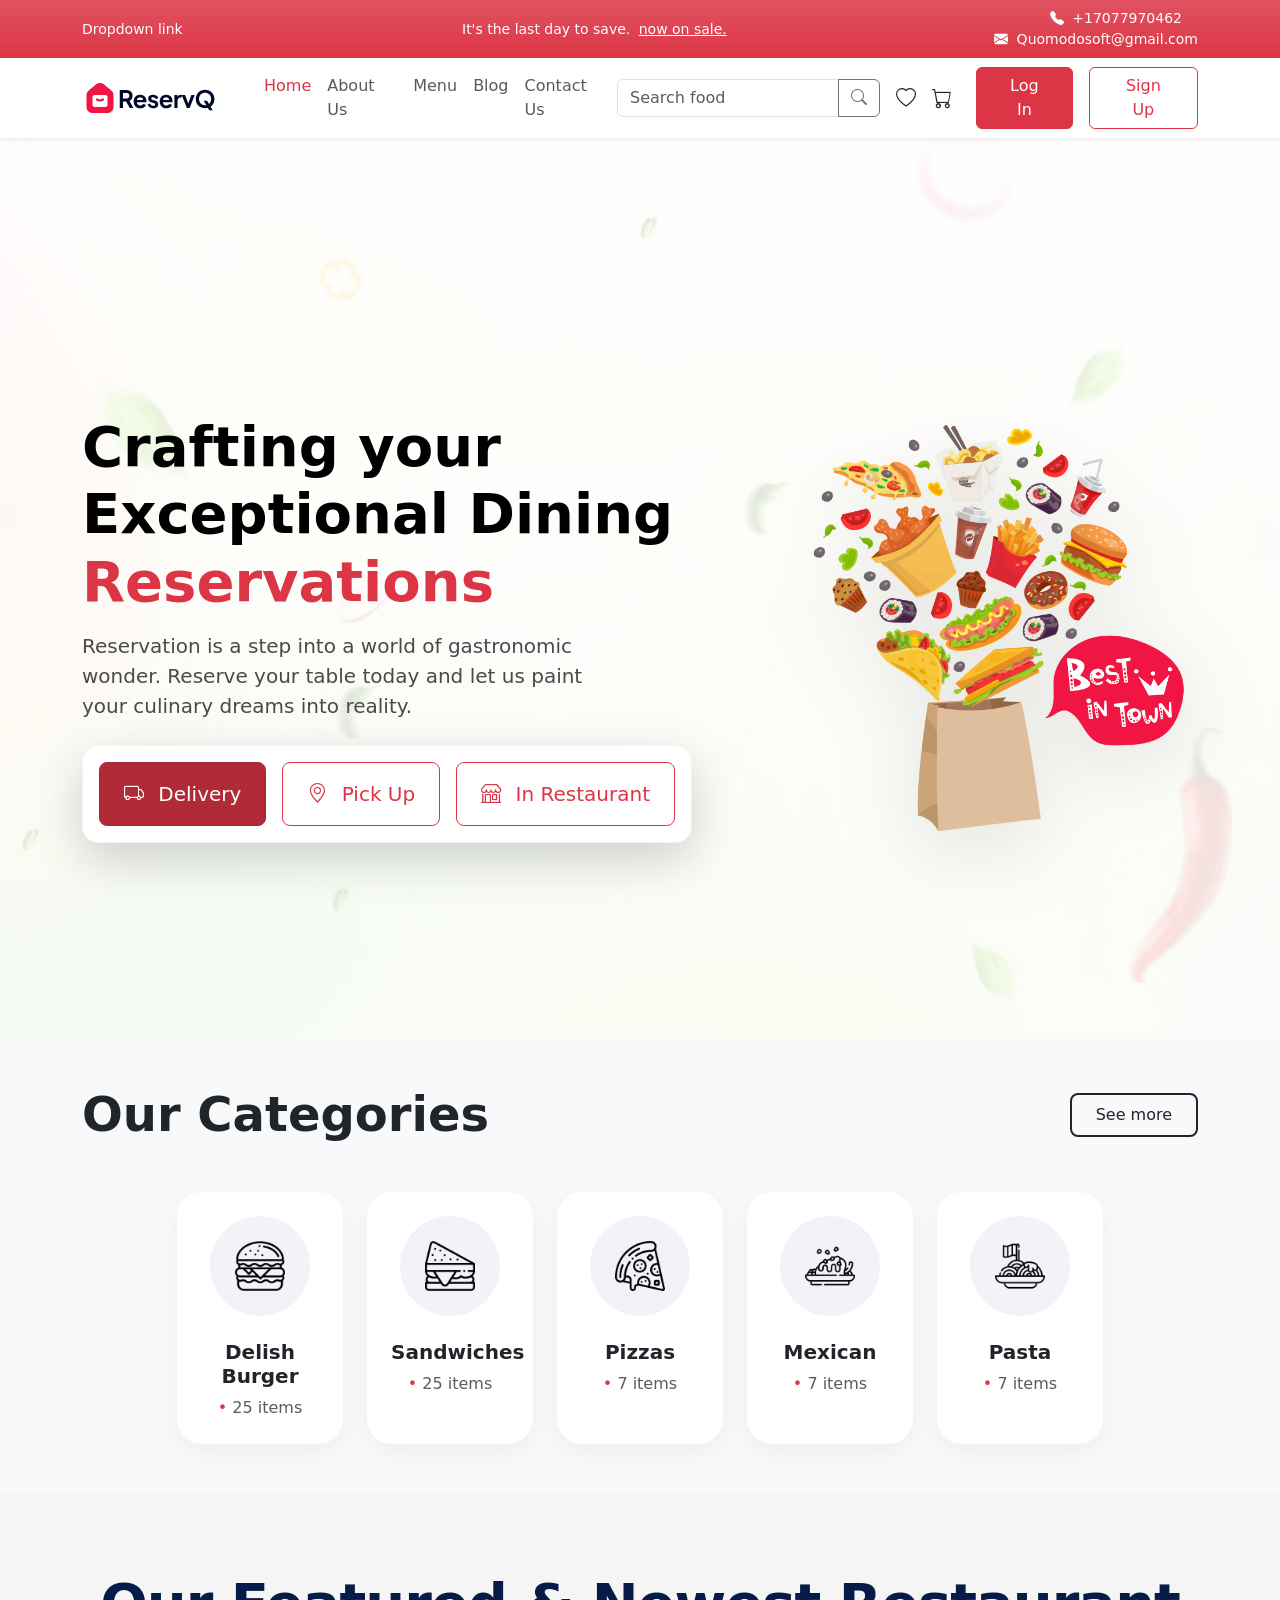
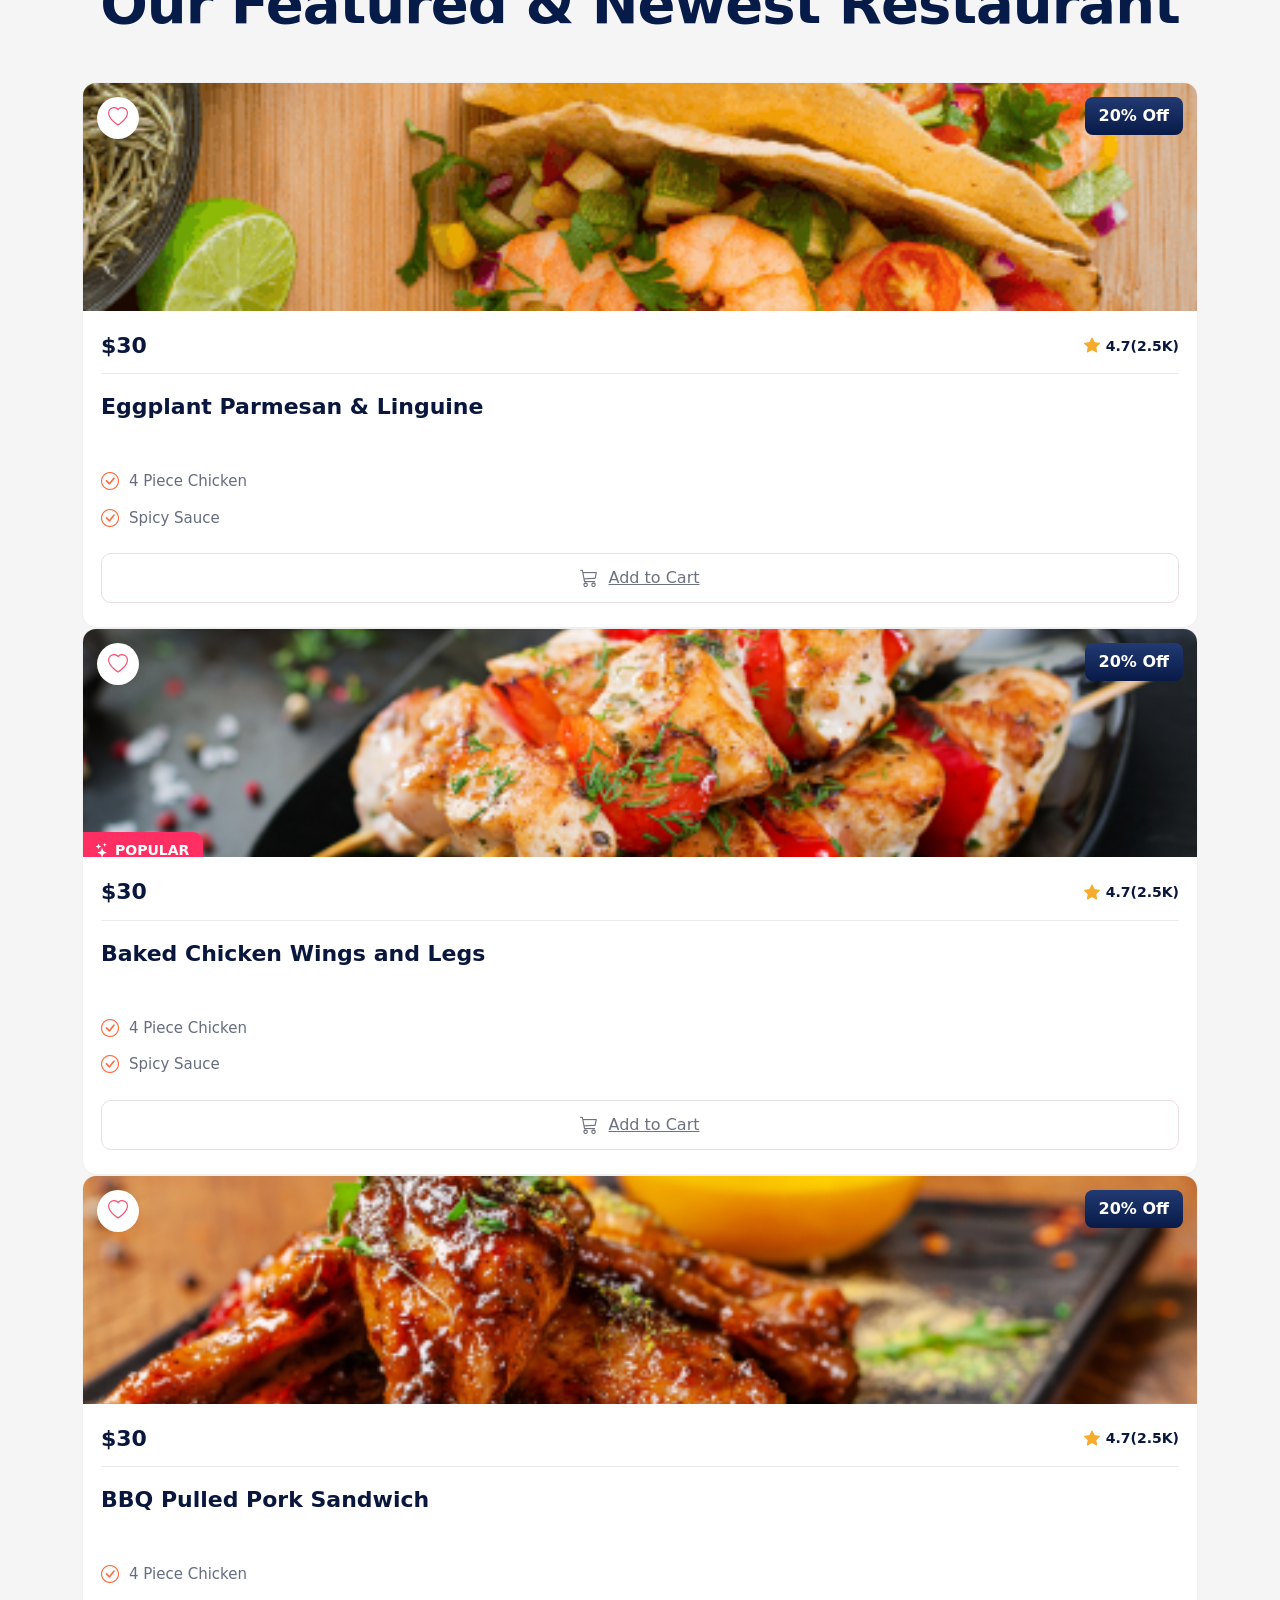
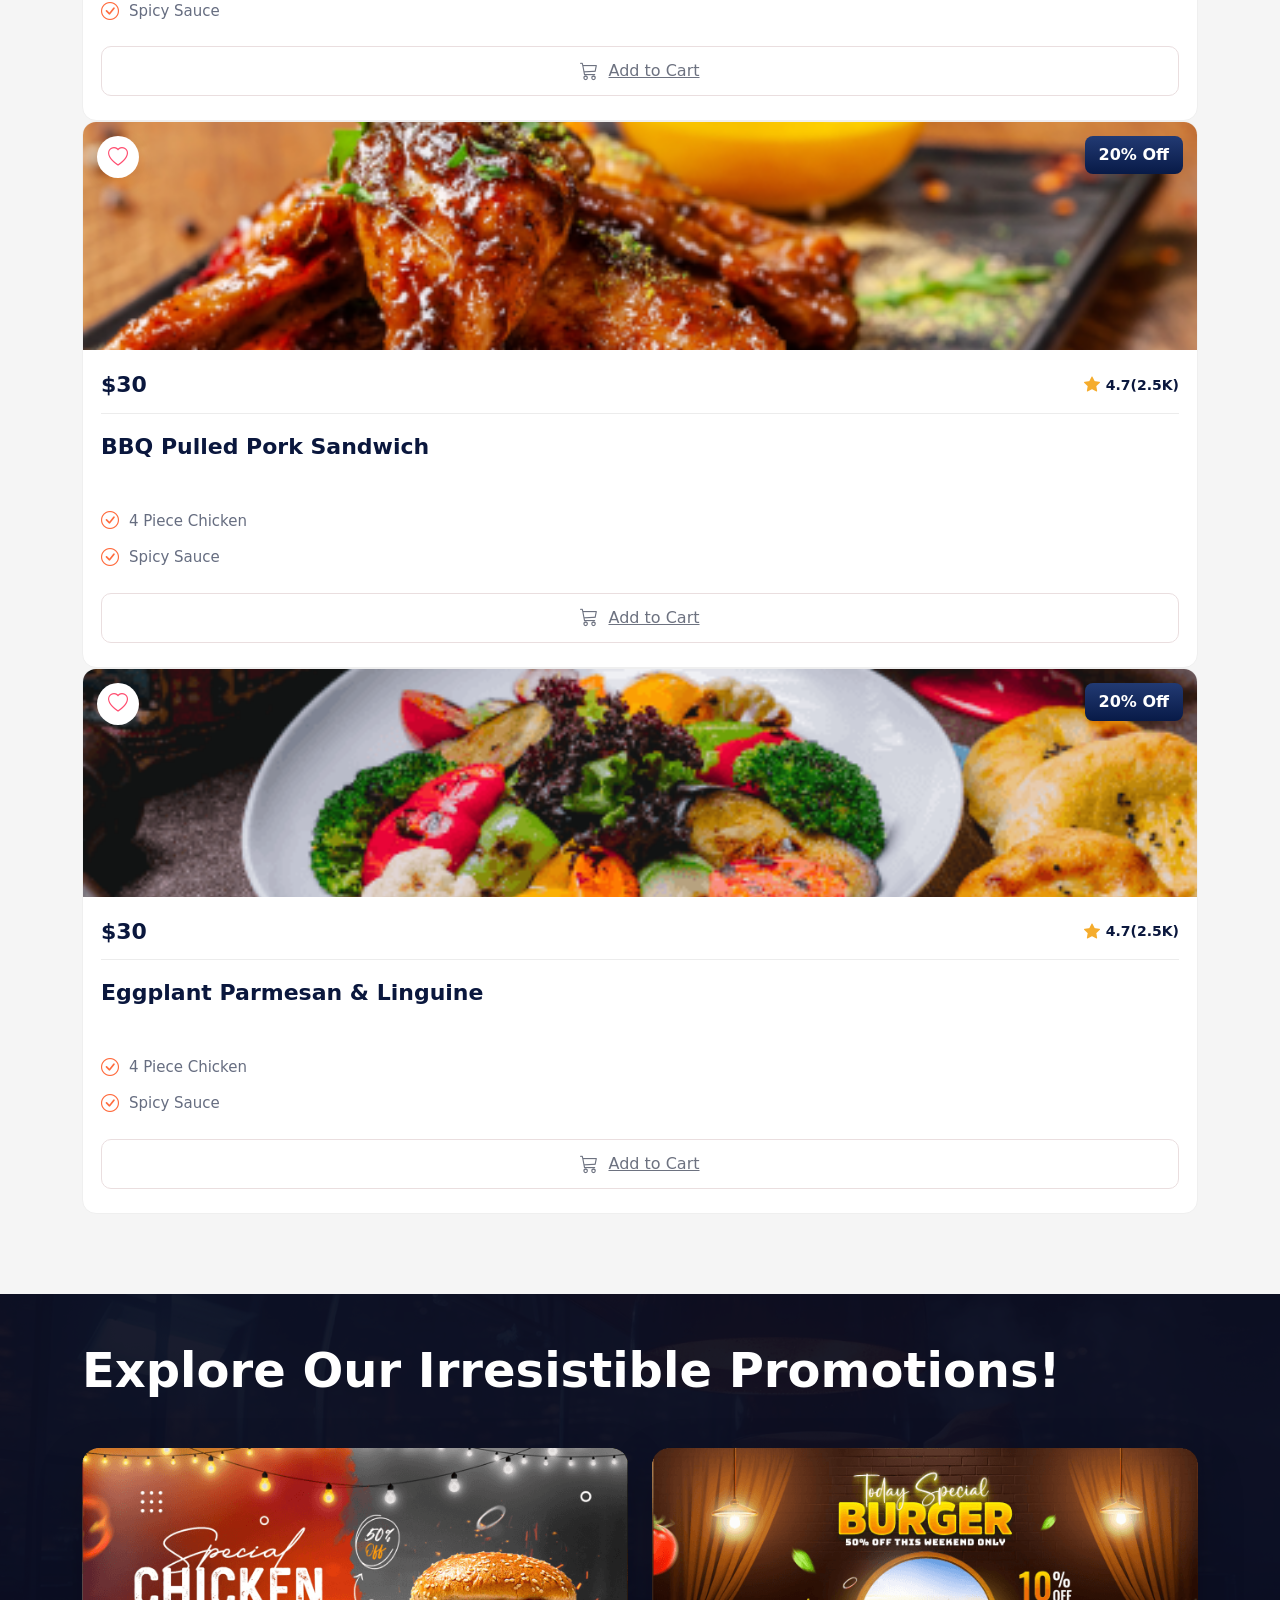
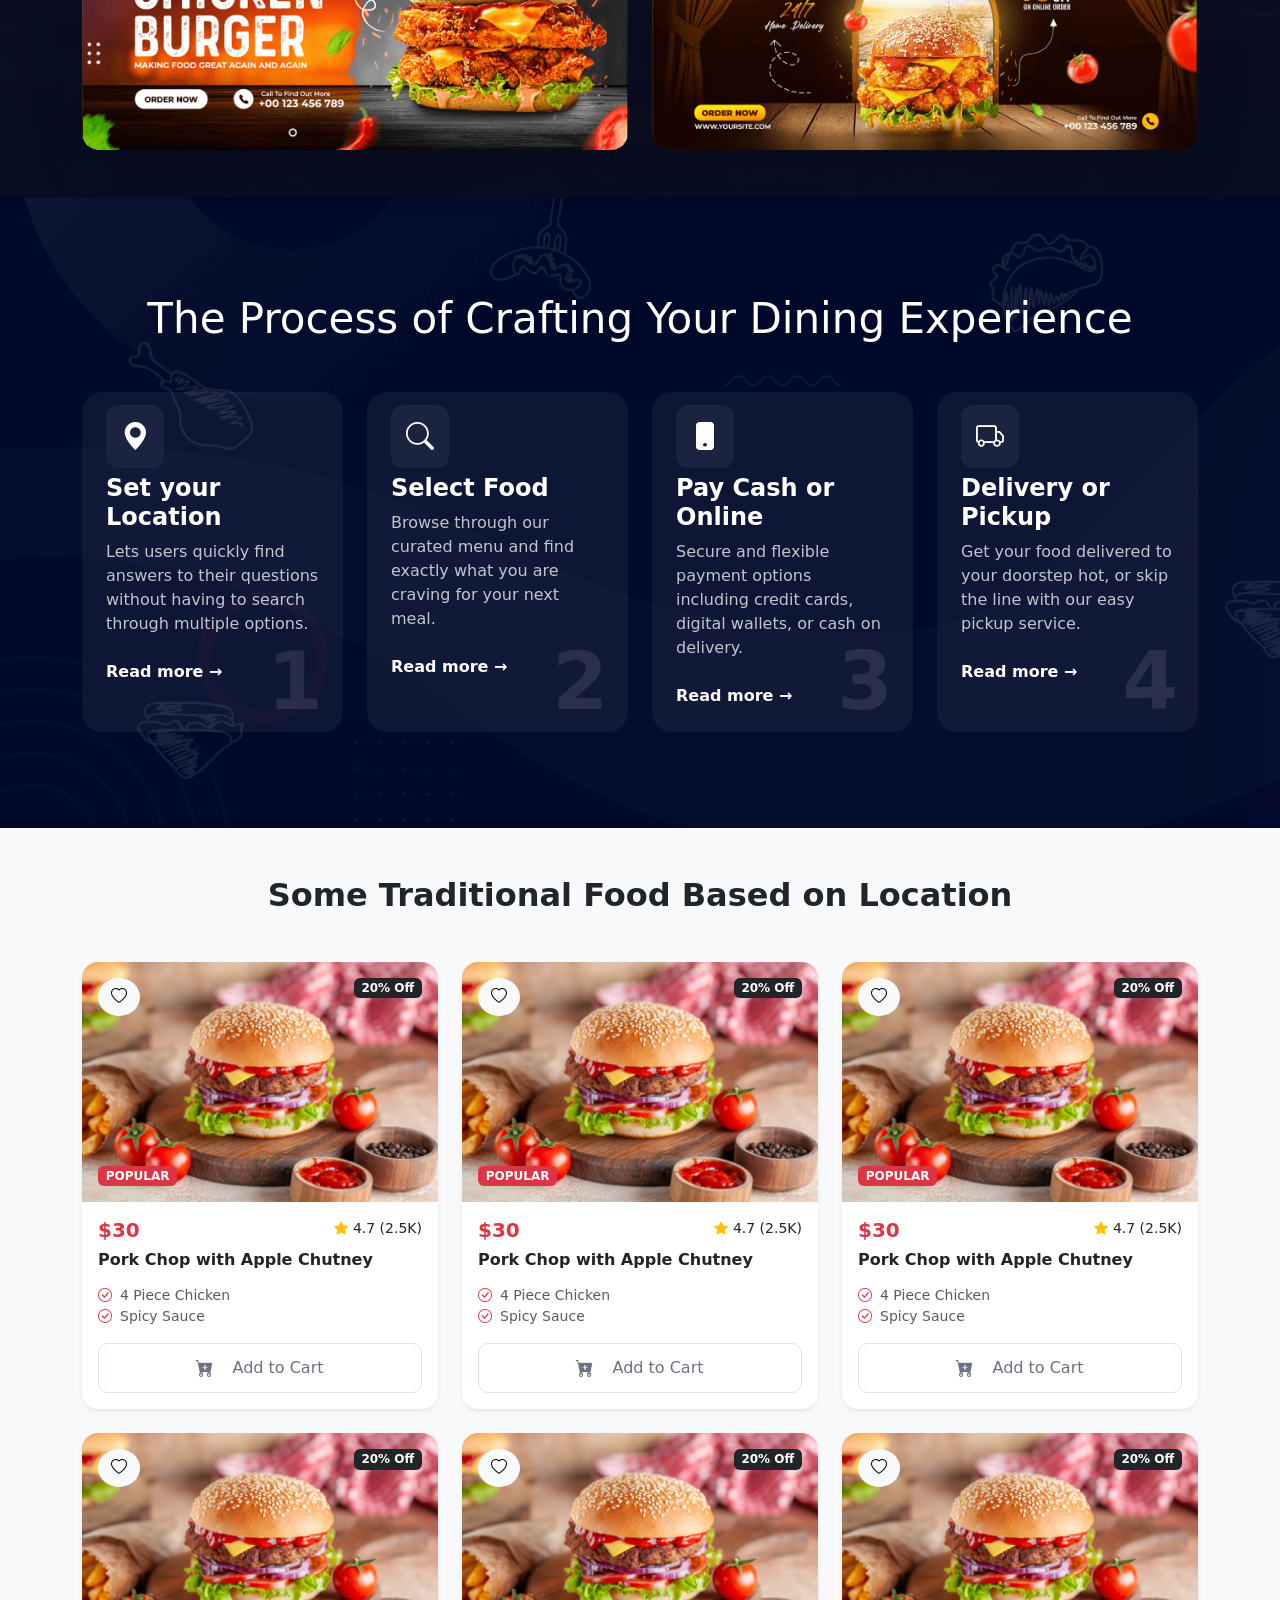
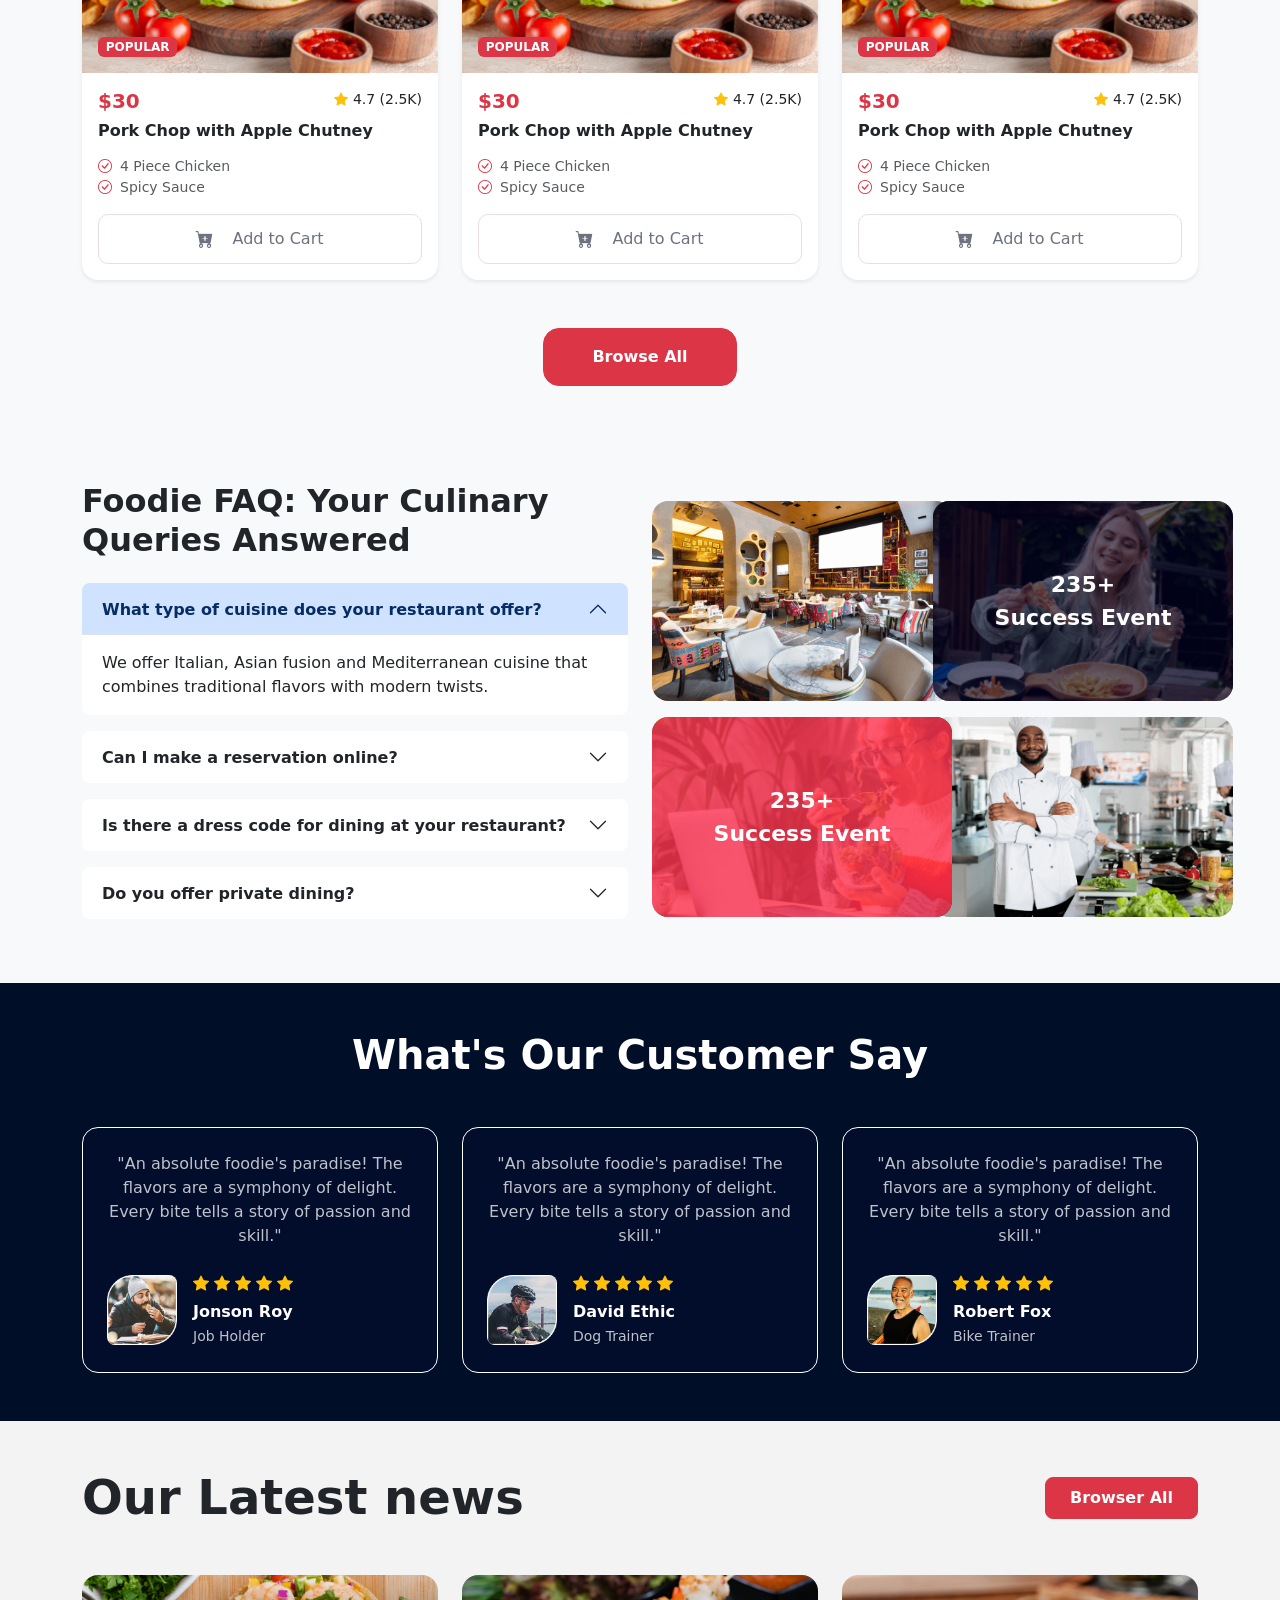
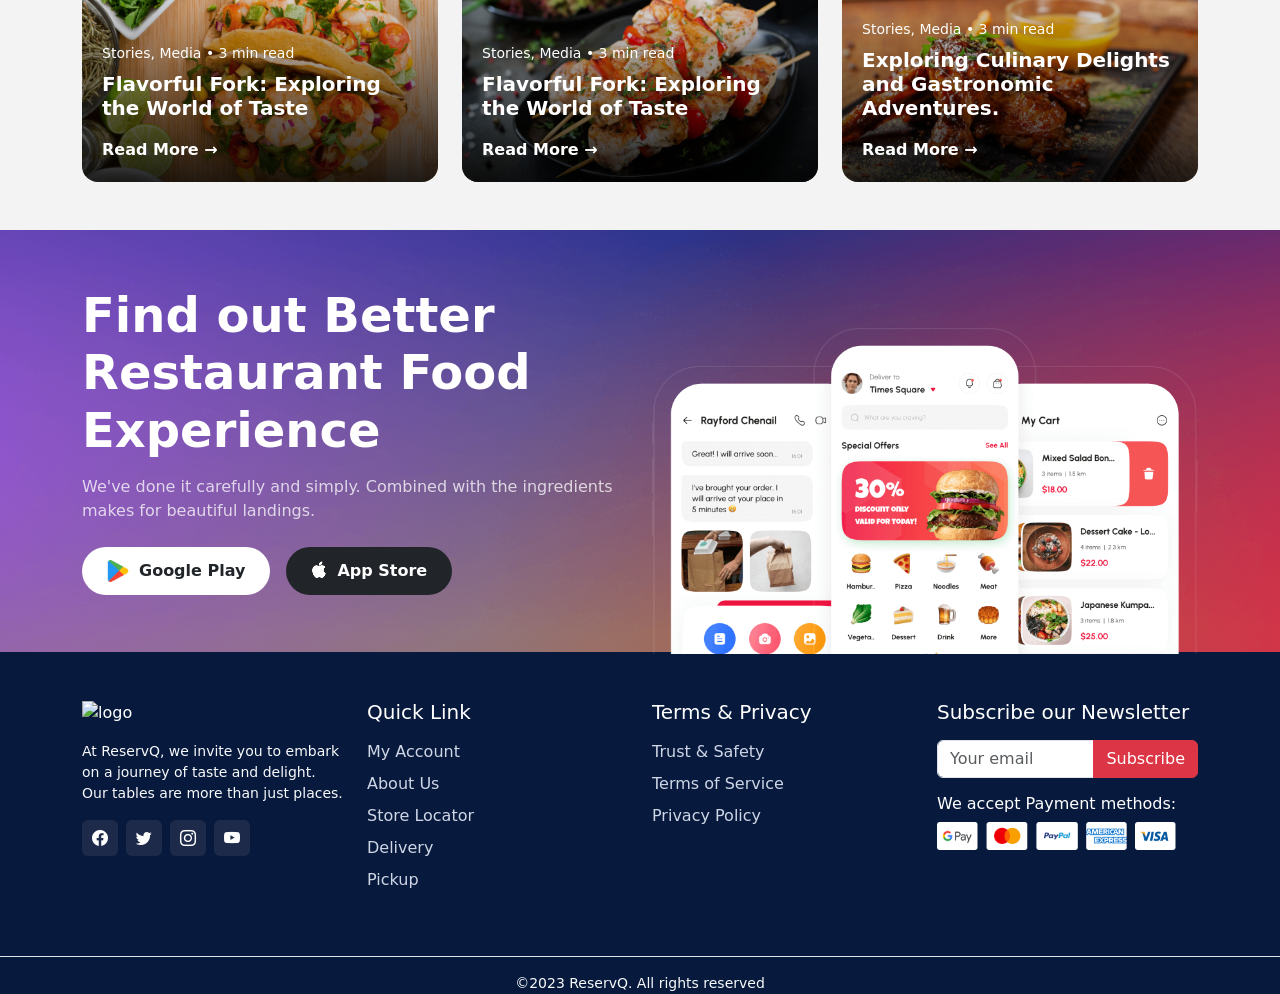
==== commit 4b644dd3: "code modified" ====
--- a/index.html
+++ b/index.html
@@ -83,7 +83,7 @@
         <div class="collapse navbar-collapse" id="navbarContent">
           <ul class="navbar-nav me-auto ms-lg-4 mb-2 mb-lg-0">
             <li class="nav-item">
-              <a class="nav-link active text-danger" href="./Index.html"
+              <a class="nav-link active text-danger" href="./index.html"
                 >Home</a
               >
             </li>
@@ -1346,10 +1346,10 @@
         </p>
 
         <div class="d-flex gap-2">
-          <i class="bi bi-facebook social-icon"></i>
-          <i class="bi bi-twitter social-icon"></i>
-          <i class="bi bi-instagram social-icon"></i>
-          <i class="bi bi-youtube social-icon"></i>
+          <a href="https://www.facebook.com/" target="_blank"><i class="bi bi-facebook social-icon"></i></a>
+          <a href="https://x.com/" target="_blank"><i class="bi bi-twitter social-icon"></i></a>
+          <a href="https://www.instagram.com/?hl=en" target="_blank"><i class="bi bi-instagram social-icon"></i></a>
+          <a href="https://www.youtube.com/" target="_blank"><i class="bi bi-youtube social-icon"></i></a>
         </div>
       </div>
 
--- a/css/layout.css
+++ b/css/layout.css
@@ -135,19 +135,27 @@
 
 /* Social Icons */
 .social-icon {
+  display: inline-flex;
+  align-items: center;
+  justify-content: center;
   padding: 10px;
   background: #1d2a4a;
   border-radius: 6px;
-  cursor: pointer;
+  color: #fff;
+  text-decoration: none;
   transition: 0.3s;
+}
+
+.social-icon i {
+  font-size: 16px;
 }
 
 .social-icon:hover {
   background: #ff3d57;
   transform: translateY(-4px);
   box-shadow: 0 5px 15px rgba(255, 61, 87, 0.4);
-}
-
+  color: #fff;
+}
 /* Payment Images */
 .payment-img {
   height: 28px;
